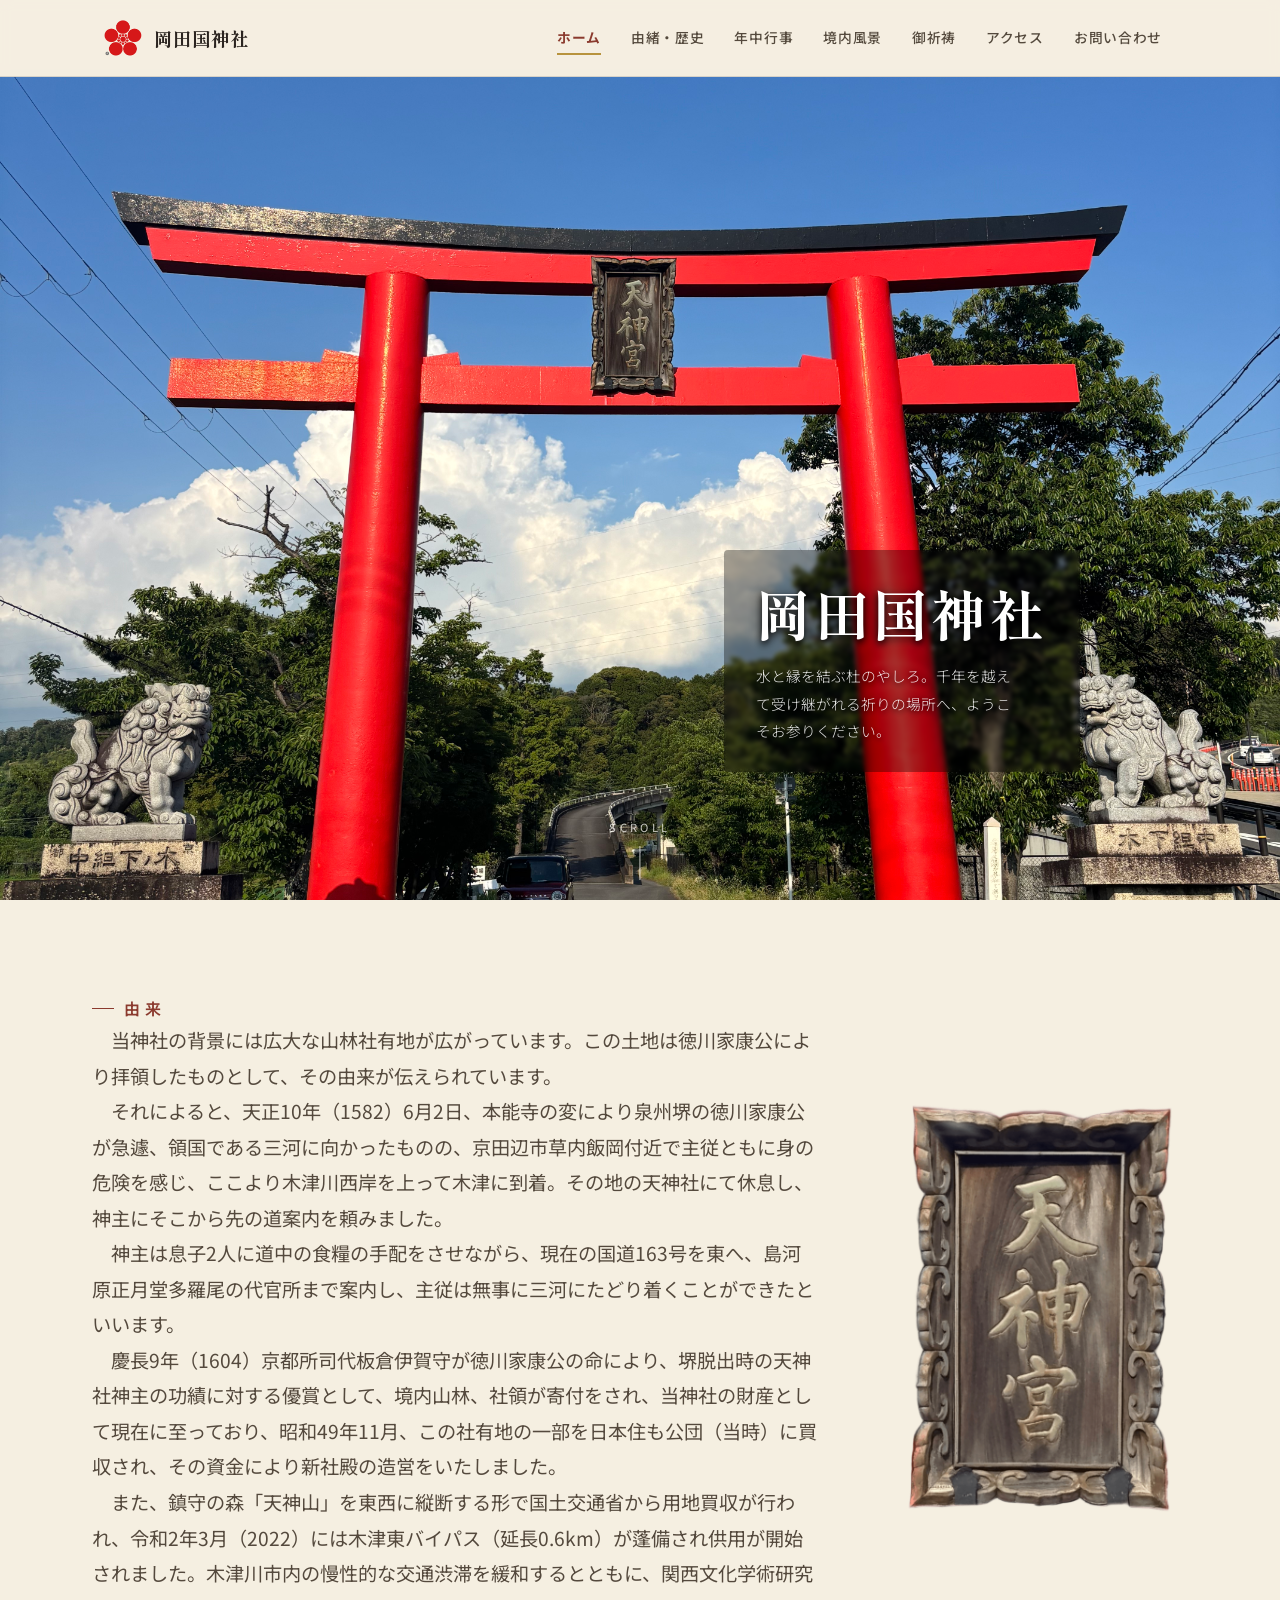
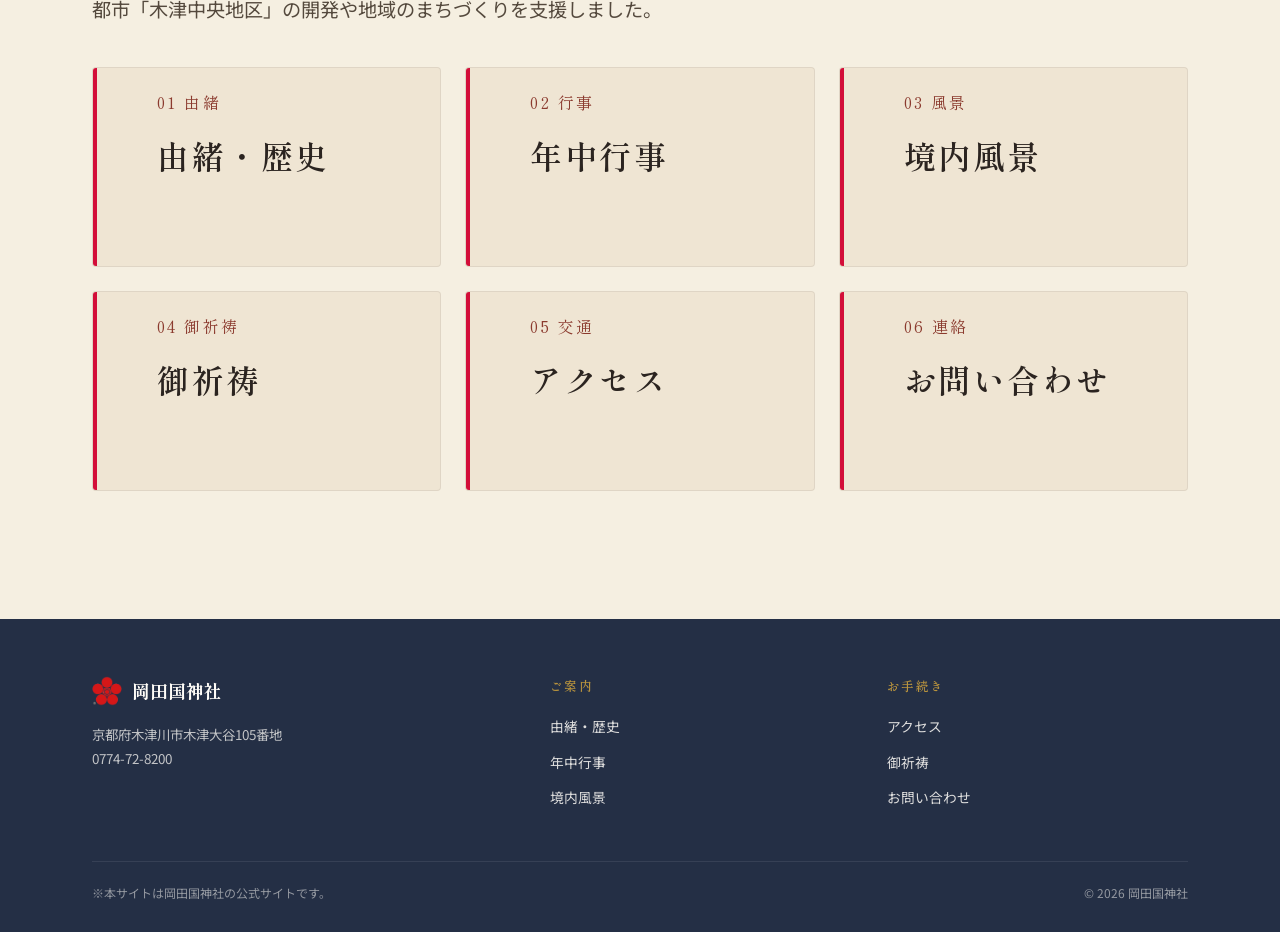
==== index.html @ 2cc2d6d0 "ご祈祷画像の配置を調整" ====
<!DOCTYPE html>
<html lang="ja">

<head>
  <meta charset="UTF-8">
  <meta name="viewport" content="width=device-width, initial-scale=1.0">

  <title>岡田国神社 -おかだくにじんじゃ- 公式サイト</title>

  <!-- Google Fonts -->
  <link rel="preconnect" href="https://fonts.googleapis.com">
  <link
    href="https://fonts.googleapis.com/css2?family=Shippori+Mincho:wght@400;500;600;700;800&family=Noto+Sans+JP:wght@300;400;500;600;700&display=swap"
    rel="stylesheet"
  >

  <!-- CSS -->
  <link rel="stylesheet" href="style.css">
</head>

<body>

  <!-- =========================================================
       HEADER
  ========================================================== -->
  <header class="site-header">

    <div class="nav-inner">

      <!-- Logo -->
      <a href="#home" class="brand" data-nav>
        <img
          class="mon"
          src="images/IMG_6702.png"
          alt="神社の紋"
        >

        <span class="name">
          岡田国神社
        </span>
      </a>

      <!-- PC Navigation -->
      <nav class="main-nav">
        <a href="#home" data-nav>ホーム</a>
        <a href="#history" data-nav>由緒・歴史</a>
        <a href="#events" data-nav>年中行事</a>
        <a href="#photos" data-nav>境内風景</a>
        <a href="#prayer" data-nav>御祈祷</a>
        <a href="#access" data-nav>アクセス</a>
        <a href="#contact" data-nav>お問い合わせ</a>
      </nav>

      <!-- Hamburger -->
      <button
        class="hamburger"
        id="hamburgerBtn"
        aria-label="メニュー"
        type="button"
      >
        <span></span>
        <span></span>
        <span></span>
      </button>

    </div>

    <!-- Mobile Navigation -->
    <nav class="mobile-nav" id="mobileNav">
      <a href="#home" data-nav>ホーム</a>
      <a href="#history" data-nav>由緒・歴史</a>
      <a href="#events" data-nav>年中行事</a>
      <a href="#photos" data-nav>境内風景</a>
      <a href="#prayer" data-nav>御祈祷</a>
      <a href="#access" data-nav>アクセス</a>
      <a href="#contact" data-nav>お問い合わせ</a>
    </nav>

  </header>


  <!-- =========================================================
       MAIN
  ========================================================== -->
  <main>

    <!-- =======================================================
         HOME
    ======================================================== -->
    <section class="view" id="view-home" data-view="home">

      <!-- Hero -->
      <div class="hero">

        <div class="stars"></div>

        <!-- Hero Slideshow -->
        <div class="hero-slideshow">

          <img
            class="hero-image"
            src="images/home/鳥居.jpeg"
            alt=""
          >

          <img
            class="hero-image active"
            src="images/home/社殿２.JPG"
            alt=""
          >

          <img
            class="hero-image"
            src="images/home/紅葉.jpg"
            alt=""
          >

          <img
            class="hero-image"
            src="images/home/鳥居.jpeg"
            alt=""
          >

        </div>

        <!-- Scroll Cue -->
        <div class="scroll-cue">
          SCROLL
          <div class="line"></div>
        </div>

        <!-- Hero Content -->
        <div class="hero-content">

          <div class="hero-flex">

            <div class="hero-title-block">

              <h1>岡田国神社</h1>

              <p>
                水と縁を結ぶ杜のやしろ。千年を越えて受け継がれる祈りの場所へ、ようこそお参りください。
              </p>

            </div>

          </div>

        </div>

      </div>


      <!-- =====================================================
           HOME INTRODUCTION
      ====================================================== -->
      <div class="section">

        <div class="container">

          <div class="intro-with-image">

            <!-- Introduction Text -->
            <div class="intro-content">

              <span class="eyebrow">由来</span>

              <p class="intro-text">
                　当神社の背景には広大な山林社有地が広がっています。この土地は徳川家康公により拝領したものとして、その由来が伝えられています。
                <br>　それによると、天正10年（1582）6月2日、本能寺の変により泉州堺の徳川家康公が急遽、領国である三河に向かったものの、京田辺市草内飯岡付近で主従ともに身の危険を感じ、ここより木津川西岸を上って木津に到着。その地の天神社にて休息し、神主にそこから先の道案内を頼みました。
                <br>　神主は息子2人に道中の食糧の手配をさせながら、現在の国道163号を東へ、島河原正月堂多羅尾の代官所まで案内し、主従は無事に三河にたどり着くことができたといいます。
                <br>　慶長9年（1604）京都所司代板倉伊賀守が徳川家康公の命により、堺脱出時の天神社神主の功績に対する優賞として、境内山林、社領が寄付をされ、当神社の財産として現在に至っており、昭和49年11月、この社有地の一部を日本住も公団（当時）に買収され、その資金により新社殿の造営をいたしました。
                <br>　また、鎮守の森「天神山」を東西に縦断する形で国土交通省から用地買収が行われ、令和2年3月（2022）には木津東バイパス（延長0.6km）が蓬備され供用が開始されました。木津川市内の慢性的な交通渋滞を緩和するとともに、関西文化学術研究都市「木津中央地区」の開発や地域のまちづくりを支援しました。
              </p>

            </div>

            <!-- Introduction Image -->
            <div class="intro-image">

              <img
                src="images/IMG_6708.png"
                alt="岡田国神社"
              >

            </div>

          </div>


          <!-- ===================================================
               QUICK LINKS
          ==================================================== -->
          <div class="quicklinks">

            <a
              class="qlink"
              href="#history"
              data-nav
            >
              <div class="qlink-content">
                <span class="num">01 由緒</span>
                <h3>由緒・歴史</h3>
              </div>
            </a>

            <a
              class="qlink"
              href="#events"
              data-nav
            >
              <div class="qlink-content">
                <span class="num">02 行事</span>
                <h3>年中行事</h3>
              </div>
            </a>

            <a
              class="qlink"
              href="#photos"
              data-nav
            >
              <div class="qlink-content">
                <span class="num">03 風景</span>
                <h3>境内風景</h3>
              </div>
            </a>

            <a
              class="qlink"
              href="#prayer"
              data-nav
            >
              <div class="qlink-content">
                <span class="num">04 御祈祷</span>
                <h3>御祈祷</h3>
              </div>
            </a>

            <a
              class="qlink"
              href="#access"
              data-nav
            >
              <div class="qlink-content">
                <span class="num">05 交通</span>
                <h3>アクセス</h3>
              </div>
            </a>

            <a
              class="qlink"
              href="#contact"
              data-nav
            >
              <div class="qlink-content">
                <span class="num">06 連絡</span>
                <h3>お問い合わせ</h3>
              </div>
            </a>

          </div>

        </div>

      </div>

    </section>


    <!-- =======================================================
         HISTORY
    ======================================================== -->
    <section
      class="view"
      id="view-history"
      data-view="history"
    >

      <!-- Page Banner -->
      <div class="page-banner">

        <div class="container">

          <h1>由緒・歴史</h1>

          <div class="jp-sub">
            千年の祈りが積み重なる杜
          </div>

        </div>

      </div>


      <div class="section">

        <div class="container">

          <!-- Deities -->
          <div class="section-head">

            <span class="eyebrow">御祭神</span>

            <h2>お祀りする神々</h2>

          </div>


          <div class="deity-grid">

            <!-- 主祭神 -->
            <div class="deity-card">

              <div class="tag">主祭神</div>

              <h3>
                生国魂尊<span class="furigana">（いくくにたまのみこと）</span>
              </h3>

              <h3>
                菅原道真公<span class="furigana">（すがわらのみちざねこう）</span>
              </h3>

            </div>


            <!-- 相殿神 -->
            <div class="deity-card">

              <div class="tag">相殿神</div>

              <h3>
                応神天皇<span class="furigana">（おうじんてんのう）</span>
              </h3>

              <h3>
                比咩神<span class="furigana">（ひめがみ）</span>
              </h3>

              <h3>
                神功皇后<span class="furigana">（じんぐうこうごう）</span>
              </h3>

            </div>

          </div>


          <!-- Divider -->
          <div
            class="divider"
            style="margin-top:64px;"
          >
            <svg viewBox="0 0 64 24" aria-hidden="true">
              <path
                d="M6 20 V6 M58 20 V6 M2 6 H62 M2 10 H62"
                stroke="#B8933E"
                stroke-width="1.4"
                fill="none"
                stroke-linecap="round"
              />
            </svg>
          </div>


          <!-- Timeline Heading -->
          <div
            class="section-head"
            style="margin-top:56px;"
          >
            <span class="eyebrow">創祀概略</span>
          </div>


          <!-- Timeline -->
          <div class="timeline">

            <div class="t-item">

              <p>
                　本社の創立は斉明天皇の白雉5年
                （654）に、生国魂尊をお祀りしたのが始まりと伝えられています。後年、境内敷地を発掘調査したところ、奈良時代前後の土器などはもちろん、はるか1万3000年前の石器までもが多数出土しました。また平成29年、国道163号木津
                東バイパス事業に伴い行われた発掘調査においては、奈良・平安時代を中心とする遺構が確認されています。
                <br>　奈良・平安時代に編集された「3代実録」によれば、清和天皇の貞観元年（859）、岡田神社（従五位
                下）、岡田國神社（従五位上）奉授とあります。また平安時代、『冽天皇の勅命により編算された「延喜式」では、月次新営大社に列せられています。
                <br>　明治6年5月、郷社に列せられ、同11年3月には「延喜式」内岡田國神社として確定されました。応仁天皇を祀った八幡宮の創始は天慶元年（938）と伝えられています。
                平安時代に入り天神信仰が高まり
                当社も菅原道真公をお祀りして以
                来、通称天神宮と称され、木津郷五カ村の氏神として信仰を集めながら今日に至っています。
              </p>

            </div>

          </div>

        </div>

      </div>

    </section>


    <!-- =======================================================
         EVENTS
    ======================================================== -->
    <section
      class="view"
      id="view-events"
      data-view="events"
    >

      <div class="page-banner">

        <div class="container">

          <h1>年中行事</h1>

          <div class="jp-sub">
            一年を通じて執り行われる神事とお祭り
          </div>

        </div>

      </div>


      <div class="section">

        <div class="container">

          <div
            class="events-grid"
            id="eventsGrid"
          ></div>

        </div>

      </div>

    </section>


    <!-- =======================================================
         PHOTOS
    ======================================================== -->
    <section
      class="view"
      id="view-photos"
      data-view="photos"
    >

      <div class="page-banner">

        <div class="container">

          <h1>境内風景</h1>

          <div class="jp-sub">
            岡田国神社の社殿と旧社殿
          </div>

        </div>

      </div>


      <div class="section">

        <div class="container">

          <div class="section-head">

            <p class="lead">
              写真をクリックすると、その写真にまつわるお話をご覧いただけます。
            </p>

          </div>

          <div
            class="photo-grid"
            id="photoGrid"
          ></div>

        </div>

      </div>

    </section>


    <!-- =======================================================
         PHOTO DETAIL
    ======================================================== -->
    <section
      class="view"
      id="view-photo-detail"
      data-view="photo-detail"
    >

      <div class="page-banner">

        <div class="container">

          <h1 id="photoDetailTitle">
            情景
          </h1>

          <div class="crumbs">

            <a
              href="#photos"
              data-nav
              style="color:#e9c9c1;"
            >
              境内風景一覧
            </a>

            ／ 詳細

          </div>

        </div>

      </div>


      <div class="section">

        <div class="container">

          <div
            class="detail-wrap"
            id="photoDetailBody"
          ></div>

        </div>

      </div>

    </section>


    <!-- =======================================================
         PRAYER
    ======================================================== -->
    <section
      class="view"
      id="view-prayer"
      data-view="prayer"
    >

      <div class="page-banner">

        <div class="container">

          <h1>御祈祷</h1>

          <div class="jp-sub">
            神様の御加護を願うご祈願
          </div>

        </div>

      </div>


      <div class="section">

        <div class="container">

          <!-- Introduction -->
          <div class="section-head">

            <span class="eyebrow">
              御祈祷について
            </span>

            <h2>
              人生の節目に、心を込めて
            </h2>

            <p class="lead">
              岡田国神社では、人生の節目や日々の願いに合わせた
              各種御祈祷を<br>承っております。
            </p>

          </div>


          <!-- Prayer Image -->
          <div class="prayer-image">

            <img
              src="images/gokitou/gokitou.png"
              alt="御祈祷の様子"
            >

          </div>


          <!-- Prayer Types -->
          <div class="section-head prayer-section-head">

            <h2>
              ご祈願の種類
            </h2>

          </div>


          <!-- =================================================
               内祭式
          ================================================== -->
          <div class="prayer-category">

            <div class="prayer-category-head">

              <div>

                <h3>内祭式</h3>

                <p>
                  日本人には古くから人生の節目に神様にお参りし、これまでの成長に感謝したり、<br>
                  今後の安寧や、諸願成就を祈願する習わしがあります。初宮詣、合格祈願、厄除祈願、<br>
                  安産祈願をはじめ、様々なご祈祷を執り行っています。
                </p>

              </div>

            </div>


            <div class="prayer-grid">

              <div class="prayer-card">
                <span class="prayer-number">01</span>
                <h3>初宮詣</h3>
              </div>

              <div class="prayer-card">
                <span class="prayer-number">02</span>
                <h3>七五三詣</h3>
              </div>

              <div class="prayer-card">
                <span class="prayer-number">03</span>
                <h3>身体健全</h3>
              </div>

              <div class="prayer-card">
                <span class="prayer-number">04</span>
                <h3>交通安全</h3>
              </div>

              <div class="prayer-card">
                <span class="prayer-number">05</span>
                <h3>安産祈願</h3>
              </div>

              <div class="prayer-card">
                <span class="prayer-number">06</span>
                <h3>合格祈願</h3>
              </div>

            </div>

          </div>


          <!-- =================================================
               外祭典
          ================================================== -->
          <div class="prayer-category prayer-category-outside">

            <div class="prayer-category-head">

              <div>

                <h3>外祭典</h3>

                <p>
                  ご指定の場所へ神職が伺い、祭典を執り行います。
                </p>

              </div>

            </div>


            <div class="prayer-grid">

              <div class="prayer-card">
                <span class="prayer-number">01</span>
                <h3>地鎮祭</h3>
              </div>

              <div class="prayer-card">
                <span class="prayer-number">03</span>
                <h3>竣工祭</h3>
              </div>

              <div class="prayer-card">
                <span class="prayer-number">04</span>
                <h3>清祓い</h3>
              </div>

              <div class="prayer-card">
                <span class="prayer-number">05</span>
                <h3>工事安全祈願祭</h3>
              </div>

              <div class="prayer-card">
                <span class="prayer-number">06</span>
                <h3>その他各種祭典</h3>
              </div>

            </div>

          </div>


          <!-- Reservation Notice -->
          <p class="prayer-note">
            ※ 内祭式・外祭典は必ずご予約をお願いします
          </p>

        </div>

      </div>

    </section>


    <!-- =======================================================
         ACCESS
    ======================================================== -->
    <section
      class="view"
      id="view-access"
      data-view="access"
    >

      <div class="page-banner">

        <div class="container">

          <h1>アクセス</h1>

        </div>

      </div>


      <div class="section">

        <div class="container">

          <div class="access-grid">

            <!-- Access Information -->
            <div>

              <div class="info-block">

                <h3>所在地</h3>

                <p>
                  〒619-0214　京都府 木津川市 木津大谷105番地<br>
                </p>

              </div>


              <div class="info-block">

                <h3>電車でお越しの方</h3>

                <ul>
                  <li>
                    JR関西本線・奈良線・学研都市線「木津」駅より徒歩約15分
                  </li>
                </ul>

              </div>


              <div class="info-block">

                <h3>受付時間</h3>

                <ul>
                  <li>
                    社務所：午前9時〜午後4時
                  </li>
                </ul>

              </div>

            </div>


            <!-- Access Image -->
            <div class="access-image">

              <img
                src="images/IMG_6703.jpg"
                alt="岡田国神社"
              >

            </div>


            <!-- Google Map -->
            <div class="map-container">

              <div class="map-wrapper">

                <iframe
                  src="https://www.google.com/maps/embed?pb=!1m18!1m12!1m3!1d3279.037128175248!2d135.8246852!3d34.7294585!2m3!1f0!2f0!3f0!3m2!1i1024!2i768!4f13.1!3m3!1m2!1s0x60013c0163e51e3d%3A0x8410ae1782124845!2z5bKh55Sw5ZyL56We56S-!5e0!3m2!1sja!2sjp!4v1787985859666!5m2!1sja!2sjp"
                  title="岡田国神社の地図"
                  loading="lazy"
                  allowfullscreen
                  referrerpolicy="no-referrer-when-downgrade"
                ></iframe>

              </div>

            </div>

          </div>

        </div>

      </div>

    </section>


    <!-- =======================================================
         CONTACT
    ======================================================== -->
    <section
      class="view"
      id="view-contact"
      data-view="contact"
    >

      <div class="page-banner">

        <div class="container">

          <h1>お問い合わせ</h1>

        </div>

      </div>


      <div class="section">

        <div class="container">

          <div class="contact-card">

            <h3>岡田国神社</h3>

            <div class="row">
              <b>電話</b>
              0774-72-8200
            </div>

            <div class="row">
              <b>受付時間</b>
              9:00〜16:00
            </div>

            <div class="row">
              <b>所在地</b>
              京都府木津川市木津大谷105番地
            </div>

          </div>

        </div>

      </div>

    </section>

  </main>


  <!-- =========================================================
       FOOTER
  ========================================================== -->
  <footer>

    <div class="container">

      <div class="footer-grid">

        <!-- Shrine Information -->
        <div>

          <div class="brand-f">

            <img
              src="images/IMG_6702.png"
              alt="岡田國神社"
              class="brand-logo"
            >

            <span class="name">
              岡田国神社
            </span>

          </div>

          <p>
            京都府木津川市木津大谷105番地<br>
            0774-72-8200
          </p>

        </div>


        <!-- Guide -->
        <div>

          <h4>ご案内</h4>

          <ul>

            <li>
              <a href="#history" data-nav>
                由緒・歴史
              </a>
            </li>

            <li>
              <a href="#events" data-nav>
                年中行事
              </a>
            </li>

            <li>
              <a href="#photos" data-nav>
                境内風景
              </a>
            </li>

          </ul>

        </div>


        <!-- Procedures -->
        <div>

          <h4>お手続き</h4>

          <ul>

            <li>
              <a href="#access" data-nav>
                アクセス
              </a>
            </li>

            <li>
              <a href="#prayer" data-nav>
                御祈祷
              </a>
            </li>

            <li>
              <a href="#contact" data-nav>
                お問い合わせ
              </a>
            </li>

          </ul>

        </div>

      </div>


      <!-- Footer Bottom -->
      <div class="footer-bottom">

        <span>
          ※本サイトは岡田国神社の公式サイトです。
        </span>

        <span>
          © 2026 岡田国神社
        </span>

      </div>

    </div>

  </footer>


  <!-- JavaScript -->
  <script src="script.js"></script>

</body>

</html>
---- style.css ----
:root{
  --cream:#F5EFE1;
  --paper:#EFE5D3;
  --paper-deep:#E6D9C0;

  --ink:#2B2420;
  --ink-soft:#54493d;

  --vermilion:#AE4B3C;
  --vermilion-dark:#8B3A2E;
  --vermilion-tint:#F0DAD2;

  --indigo:#242F45;
  --indigo-soft:#3a4661;

  --gold:#B8933E;
  --moss:#5C6B4C;
  --white:#FFFDF8;

  --shadow:0 12px 32px -12px rgba(43,36,32,0.28);

  --maxw:1120px;
}


/* =========================================================
   RESET / BASE
========================================================= */

*{
  box-sizing:border-box;
  margin:0;
  padding:0;
}

html{
  scroll-behavior:smooth;
}

body{
  background:var(--cream);
  color:var(--ink);
  font-family:'Noto Sans JP',sans-serif;
  font-weight:400;
  line-height:1.85;
  -webkit-font-smoothing:antialiased;
  overflow-x:hidden;
}

h1,
h2,
h3,
h4,
.mincho{
  font-family:'Shippori Mincho',serif;
}

img,
svg{
  display:block;
  max-width:100%;
}

a{
  color:inherit;
  text-decoration:none;
}

button{
  font-family:inherit;
  cursor:pointer;
}

.container{
  position:relative;
  width:100%;
  max-width:var(--maxw);
  margin:0 auto;
  padding:0 12px;
}

.eyebrow{
  display:inline-flex;
  align-items:center;
  gap:10px;

  font-size:1rem;
  letter-spacing:0.32em;
  color:var(--vermilion-dark);
  font-weight:600;
}

.eyebrow::before{
  content:"";
  width:22px;
  height:1px;
  background:var(--vermilion-dark);
}


/* =========================================================
   HEADER / NAVIGATION
========================================================= */

header.site-header{
  position:fixed;
  top:0;
  left:0;
  right:0;
  z-index:100;

  background:rgba(245,239,225,0.94);
  backdrop-filter:blur(6px);

  border-bottom:1px solid rgba(43,36,32,0.12);
}

.nav-inner{
  width:100%;
  max-width:var(--maxw);
  height:76px;

  margin:0 auto;
  padding:0 24px;

  display:flex;
  align-items:center;
  justify-content:space-between;
}

.brand{
  display:flex;
  align-items:center;
  gap:12px;

  font-family:'Shippori Mincho',serif;
}

.brand .mon{
  width:38px;
  height:38px;
  flex:none;
}

.brand .name{
  font-size:1.15rem;
  font-weight:700;
  letter-spacing:0.06em;
}

.brand .name small{
  display:block;

  margin-top:2px;

  font-family:'Noto Sans JP',sans-serif;
  font-size:0.6rem;
  font-weight:400;
  letter-spacing:0.25em;

  color:var(--ink-soft);
}

nav.main-nav{
  display:flex;
  gap:2px;
}

nav.main-nav a{
  position:relative;

  padding:10px 14px;

  font-size:0.86rem;
  letter-spacing:0.05em;
  font-weight:500;

  color:var(--ink-soft);
}

nav.main-nav a::after{
  content:"";

  position:absolute;
  left:14px;
  right:14px;
  bottom:6px;

  height:2px;

  background:var(--gold);

  transform:scaleX(0);
  transform-origin:left;

  transition:transform .25s ease;
}

nav.main-nav a:hover{
  color:var(--ink);
}

nav.main-nav a:hover::after,
nav.main-nav a.active::after{
  transform:scaleX(1);
}

nav.main-nav a.active{
  color:var(--vermilion-dark);
  font-weight:700;
}

.hamburger{
  display:none;

  flex-direction:column;
  gap:5px;

  background:none;
  border:none;
  padding:8px;
}

.hamburger span{
  width:24px;
  height:2px;
  background:var(--ink);
}

.mobile-nav{
  display:none;
}

main{
  padding-top:76px;
}


/* =========================================================
   VIEW / PAGE TRANSITION
========================================================= */

.view{
  display:none;
}

.view.active{
  display:block;
  animation:fadeUp .5s ease both;
}

@keyframes fadeUp{
  from{
    opacity:0;
    transform:translateY(14px);
  }

  to{
    opacity:1;
    transform:translateY(0);
  }
}

@media (prefers-reduced-motion:reduce){

  .view.active{
    animation:none;
  }

  *{
    animation-duration:0.01ms !important;
    transition-duration:0.01ms !important;
  }
}


/* =========================================================
   HERO
========================================================= */

.hero{
  position:relative;

  min-height:calc(100vh - 76px);

  overflow:hidden;

  background:
    linear-gradient(
      180deg,
      var(--indigo) 0%,
      #5a4152 42%,
      #a9614c 68%,
      var(--vermilion-tint) 100%
    );

  display:flex;
  align-items:flex-end;
}

.hero .stars{
  position:absolute;
  inset:0 0 55% 0;

  background-image:
    radial-gradient(
      1.5px 1.5px at 12% 18%,
      rgba(255,255,255,.8),
      transparent
    ),
    radial-gradient(
      1.5px 1.5px at 28% 8%,
      rgba(255,255,255,.6),
      transparent
    ),
    radial-gradient(
      1px 1px at 44% 22%,
      rgba(255,255,255,.7),
      transparent
    ),
    radial-gradient(
      1.5px 1.5px at 66% 10%,
      rgba(255,255,255,.6),
      transparent
    ),
    radial-gradient(
      1px 1px at 82% 24%,
      rgba(255,255,255,.5),
      transparent
    ),
    radial-gradient(
      1.5px 1.5px at 92% 14%,
      rgba(255,255,255,.7),
      transparent
    );

  opacity:.8;
}

.hero .mist{
  position:absolute;

  left:-10%;
  right:-10%;

  height:160px;

  background:
    linear-gradient(
      180deg,
      rgba(245,239,225,0) 0%,
      rgba(245,239,225,0.55) 100%
    );

  filter:blur(2px);
}

.hero .mist.m1{
  bottom:12%;
  animation:drift 26s linear infinite;
}

.hero .mist.m2{
  bottom:2%;
  opacity:.7;
  animation:drift 34s linear infinite reverse;
}

@keyframes drift{
  0%{
    transform:translateX(-4%);
  }

  50%{
    transform:translateX(4%);
  }

  100%{
    transform:translateX(-4%);
  }
}

.hero-mountains{
  position:absolute;

  bottom:0;
  left:0;
  right:0;

  height:42%;

  opacity:.55;
}

.hero-torii{
  position:absolute;

  bottom:0;
  left:50%;

  width:min(560px,78vw);

  transform:translateX(-50%);
}

.hero-slideshow{
  position:absolute;
  inset:0;

  width:100%;
  height:100%;

  overflow:hidden;
}

.hero-image{
  position:absolute;
  inset:0;

  width:100%;
  height:100%;

  object-fit:cover;
  object-position:center;

  opacity:0;

  transition:opacity 1.5s ease-in-out;
}

.hero-image.active{
  opacity:1;
}

.hero-content{
  position:relative;
  z-index:3;

  width:100%;

  padding:0 28px 64px;
}

.hero-flex{
  position:relative;

  width:100%;
  max-width:var(--maxw);

  margin:0 auto;

  display:flex;
  justify-content:space-between;
  align-items:flex-end;

  gap:24px;
}

.hero-title-block{
  position:absolute;

  right:120px;
  bottom:64px;

  z-index:3;

  color:var(--white);

  background:rgba(0,0,0,0.35);

  padding:28px 32px;

  border-radius:4px;

  backdrop-filter:blur(2px);
}

.hero-title-block .en{
  margin-bottom:14px;

  font-size:0.75rem;
  letter-spacing:0.4em;

  opacity:.8;
}

.hero-title-block h1{
  font-size:clamp(2.1rem,5vw,3.4rem);

  font-weight:800;
  letter-spacing:0.08em;
  line-height:1.3;

  color:#fff;

  text-shadow:
    0 3px 7px rgba(0,0,0,0.95),
    0 0 14px rgba(0,0,0,0.6);
}

.hero-title-block p{
  max-width:32ch;

  margin-top:14px;

  font-size:0.92rem;
  font-weight:300;

  opacity:.9;

  color:#fff;

  text-shadow:
    0 2px 5px rgba(0,0,0,0.85),
    0 0 10px rgba(0,0,0,0.45);
}

.hero-vertical{
  writing-mode:vertical-rl;
  text-orientation:upright;

  height:220px;

  padding-right:16px;

  border-right:1px solid rgba(255,253,248,0.4);

  color:var(--white);

  font-family:'Shippori Mincho',serif;
  font-weight:700;

  font-size:clamp(1.3rem,2.6vw,1.9rem);

  letter-spacing:0.35em;

  text-shadow:
    0 2px 5px rgba(0,0,0,0.85),
    0 0 10px rgba(0,0,0,0.45);
}

.scroll-cue{
  position:absolute;

  left:50%;
  bottom:20px;

  z-index:3;

  transform:translateX(-50%);

  color:var(--white);

  opacity:.75;

  font-size:0.7rem;
  letter-spacing:0.3em;

  text-align:center;
}

.scroll-cue .line{
  width:1px;
  height:34px;

  margin:8px auto 0;

  background:var(--white);

  animation:scrollLine 1.8s ease-in-out infinite;
}

@keyframes scrollLine{

  0%{
    transform:scaleY(0);
    transform-origin:top;
  }

  50%{
    transform:scaleY(1);
    transform-origin:top;
  }

  51%{
    transform-origin:bottom;
  }

  100%{
    transform:scaleY(0);
    transform-origin:bottom;
  }
}


/* =========================================================
   SECTIONS
========================================================= */

.section{
  padding:88px 0;
}

.section.tight{
  padding:64px 0;
}

.section-head{
  max-width:640px;
  margin-bottom:48px;
}

.section-head h2{
  margin-top:12px;

  font-size:clamp(1.6rem,3vw,2.2rem);

  font-weight:700;
}

.section-head p.lead{
  margin-top:16px;
  color:var(--ink-soft);
}


/* =========================================================
   HOME INTRO
========================================================= */

.intro-text{
  max-width:800px;

  font-size:1.2rem;

  color:var(--ink-soft);

  vertical-align:top;
}

.intro-text strong{
  color:var(--ink);
  font-weight:600;
}

.intro-with-image{
  display:flex;
  align-items:center;

  gap:50px;

  width:100%;
}

.intro-content{
  flex:1;
  min-width:0;
}

.intro-image{
  width:320px;
  flex-shrink:0;
}

.intro-image img{
  display:block;

  width:100%;
  height:auto;
}

.home-image{
  display:block;

  width:300px;

  margin-left:auto;
  margin-right:-40px;
  margin-top:-250px;
}


/* =========================================================
   QUICK LINKS
========================================================= */

.quicklinks{
  display:grid;

  grid-template-columns:repeat(3,1fr);

  width:100%;
  max-width:none;

  margin:40px 0 0;
  padding:0;

  gap:24px;
}

.qlink{
  position:relative;

  display:flex;
  align-items:stretch;

  width:100%;
  min-height:200px;

  padding:0;

  background:var(--paper);

  border:1px solid rgba(43,36,32,0.08);
  border-radius:4px;

  overflow:hidden;

  text-decoration:none;

  opacity:0;

  transform:translateX(-100px);

  transition:
    opacity 1s ease,
    transform 1s cubic-bezier(.22,1,.36,1),
    box-shadow .3s ease;
}

.qlink.is-visible{
  opacity:1;
  transform:translateX(0);
}

.qlink:nth-child(even){
  transform:translateX(100px);
}

.qlink:nth-child(even).is-visible{
  transform:translateX(0);
}

.qlink-content{
  position:relative;
  z-index:2;

  width:100%;

  padding:20px 60px;

  display:flex;
  flex-direction:column;

  gap:8px;

  border-left:4px solid #d30e39;
}

.qlink .num{
  font-family:'Shippori Mincho',serif;

  font-size:1rem;

  color:var(--vermilion-dark);

  letter-spacing:0.15em;
}

.qlink h3{
  margin:0;

  font-family:'Shippori Mincho',serif;

  font-size:2rem;
  font-weight:600;

  letter-spacing:0.08em;

  color:var(--ink);
}

.qlink p{
  max-width:520px;

  margin:0;

  font-size:0.9rem;
  line-height:2;

  color:var(--ink-soft);
}

.qlink .arrow{
  margin-top:10px;

  font-size:0.85rem;

  color:var(--vermilion-dark);

  letter-spacing:0.1em;

  transition:transform .3s ease;
}

.qlink img{
  position:absolute;

  top:0;
  right:0;

  width:45%;
  height:100%;

  object-fit:cover;

  transition:transform .8s ease;
}

.qlink::after{
  content:"";

  position:absolute;

  top:0;
  bottom:0;
  left:35%;

  width:30%;

  z-index:1;

  pointer-events:none;

  background:
    linear-gradient(
      90deg,
      var(--paper) 0%,
      rgba(239,229,211,0.85) 35%,
      rgba(239,229,211,0) 100%
    );
}

.qlink:hover{
  box-shadow:var(--shadow);
}

.qlink:hover img{
  transform:scale(1.04);
}

.qlink:hover .arrow{
  transform:translateX(8px);
}


/* =========================================================
   DIVIDER
========================================================= */

.divider{
  display:flex;
  align-items:center;
  justify-content:center;

  gap:14px;

  padding:8px 0 0;
}

.divider svg{
  width:64px;
  height:24px;

  opacity:.7;
}


/* =========================================================
   BUTTONS
========================================================= */

.btn{
  display:inline-flex;
  align-items:center;
  gap:10px;

  background:var(--vermilion-dark);
  color:var(--white);

  border:none;
  border-radius:2px;

  padding:14px 30px;

  font-size:0.88rem;
  font-weight:600;
  letter-spacing:0.08em;

  transition:
    background .25s ease,
    transform .25s ease;
}

.btn:hover{
  background:var(--vermilion);
  transform:translateY(-2px);
}

.btn.ghost{
  background:transparent;
  color:#fff;

  border:1px solid #fff;
}

.btn.ghost:hover{
  background:#fff;
  color:var(--ink);
}


/* =========================================================
   PAGE BANNER
========================================================= */

.page-banner{
  position:relative;

  padding:70px 0 46px;

  background:var(--indigo);
  color:var(--white);

  overflow:hidden;
}

.page-banner .container{
  position:relative;
  z-index:2;
}

.page-banner h1{
  font-size:clamp(1.8rem,3.6vw,2.6rem);

  font-weight:800;
  letter-spacing:0.06em;
}

.page-banner .jp-sub{
  margin-top:10px;

  font-size:0.8rem;
  letter-spacing:0.3em;

  color:var(--gold);
}

.page-banner .crumbs{
  margin-top:18px;

  font-size:0.78rem;
  letter-spacing:0.05em;

  opacity:.7;
}

.page-banner .band{
  position:absolute;

  right:-40px;
  top:-60px;

  width:260px;
  height:260px;

  opacity:.15;
}


/* =========================================================
   HISTORY / TIMELINE
========================================================= */

.timeline{
  position:relative;

  width:100%;
  max-width:none;

  margin-top:20px;
}

.timeline::before{
  content:"";

  position:absolute;

  left:11px;
  top:6px;
  bottom:6px;

  width:1px;

  background:
    linear-gradient(
      180deg,
      var(--vermilion-dark),
      var(--gold)
    );
}

.t-item{
  position:relative;

  width:100%;

  padding-left:44px;
  padding-bottom:46px;
}

.t-item:last-child{
  padding-bottom:0;
}

.t-item::before{
  content:"";

  position:absolute;

  left:2px;
  top:4px;

  width:20px;
  height:20px;

  border-radius:50%;

  background:var(--cream);

  border:2px solid var(--vermilion-dark);
}

.t-era{
  font-size:0.75rem;

  letter-spacing:0.15em;

  color:var(--vermilion-dark);

  font-weight:700;
}

.t-item h3{
  margin-top:6px;

  font-size:1.2rem;

  font-weight:700;
}

.t-item p{
  width:100%;
  max-width:none;

  margin-top:8px;

  color:var(--ink-soft);

  font-size:1.1rem;
  line-height:2;
}

.deity-grid{
  display:grid;

  grid-template-columns:
    repeat(auto-fit,minmax(260px,1fr));

  gap:18px;

  margin-top:20px;
}

.deity-card{
  background:var(--white);

  border:1px solid rgba(43,36,32,0.08);
  border-left:4px solid #d30e39;

  padding:24px;

  border-radius:4px;
}

.deity-card .tag{
  font-size:1.2rem;

  letter-spacing:0.2em;

  color:var(--moss);

  font-weight:700;
}

.deity-card h3{
  margin-top:8px;

  font-size:1.5rem;
}

.deity-card p{
  margin-top:8px;

  font-size:0.88rem;

  color:var(--ink-soft);
}

.furigana{
  font-size:0.7em;
  font-weight:normal;
}


/* =========================================================
   EVENTS
========================================================= */

.events-grid{
  display:grid;

  grid-template-columns:
    repeat(auto-fit,minmax(240px,1fr));

  gap:18px;

  margin-top:10px;
}

.event-card{
  display:flex;
  flex-direction:column;

  width:100%;
  min-width:0;

  margin:0;
  padding:0;

  background:var(--white);

  border:1px solid rgba(43,36,32,0.08);
  border-radius:4px;

  overflow:hidden;

  cursor:pointer;
  text-align:left;

  appearance:none;
  -webkit-appearance:none;

  transition:
    transform .3s ease,
    box-shadow .3s ease;
}

.event-card:hover{
  transform:translateY(-5px);
  box-shadow:var(--shadow);
}

.event-card .thumb{
  width:100%;
  height:180px;

  flex-shrink:0;

  overflow:hidden;

  margin:0;
  padding:0;
}

.event-card .thumb img{
  display:block;

  width:100%;
  height:100%;

  margin:0;
  padding:0;

  object-fit:cover;
  object-position:center;

  transition:transform .4s ease;
}

.event-card:hover .thumb img{
  transform:scale(1.04);
}

.event-card .body{
  display:flex;
  flex-direction:column;

  flex:1;

  padding:18px 20px 22px;

  background:var(--white);
}

.event-card .month{
  font-size:0.72rem;

  letter-spacing:0.2em;

  color:var(--vermilion-dark);

  font-weight:700;
}

.event-card h3{
  margin-top:8px;

  font-size:1.08rem;

  font-weight:700;
  line-height:1.5;
}

.event-card p{
  margin-top:8px;

  font-size:0.82rem;
  line-height:1.8;

  color:var(--ink-soft);
}


/* =========================================================
   DETAIL PAGE
========================================================= */

.detail-wrap{
  max-width:760px;
}

.detail-hero{
  margin-bottom:28px;

  border-radius:4px;
  overflow:hidden;

  box-shadow:var(--shadow);
}

.detail-wrap h2{
  font-size:1.7rem;
  font-weight:800;
}

.detail-meta{
  display:flex;
  flex-wrap:wrap;

  gap:18px;

  margin:14px 0 22px;

  font-size:0.8rem;

  color:var(--ink-soft);

  letter-spacing:0.04em;
}

.detail-meta span{
  display:inline-flex;
  align-items:center;

  gap:6px;
}

.detail-wrap p{
  margin-bottom:16px;
  color:var(--ink-soft);
}

.back-link{
  display:inline-flex;
  align-items:center;

  gap:8px;

  margin-top:8px;

  font-size:0.84rem;

  font-weight:600;

  color:var(--vermilion-dark);
}


/* =========================================================
   PHOTOS
========================================================= */

.photo-grid{
  display:grid;

  grid-template-columns:
    repeat(auto-fit,minmax(260px,1fr));

  gap:20px;

  margin-top:10px;
}

.photo-card{
  position:relative;

  width:100%;

  aspect-ratio:4 / 3;

  padding:0;
  margin:0;

  border:none;
  border-radius:4px;

  background:none;

  overflow:hidden;

  cursor:pointer;

  box-shadow:
    0 6px 18px -8px rgba(43,36,32,0.35);

  transition:transform .35s ease;
}

.photo-card:hover{
  transform:scale(1.02);
}

.photo-card img{
  position:absolute;

  top:0;
  left:0;

  width:100%;
  height:100%;

  display:block;

  object-fit:cover;
}

.photo-card .caption{
  position:absolute;

  left:0;
  right:0;
  bottom:0;

  padding:16px 18px;

  background:
    linear-gradient(
      0deg,
      rgba(36,47,69,0.85),
      rgba(36,47,69,0)
    );

  color:var(--white);
}

.photo-card .caption .season{
  font-size:0.68rem;

  letter-spacing:0.25em;

  opacity:.85;
}

.photo-card .caption h3{
  margin-top:4px;

  font-size:1.02rem;

  font-weight:700;
}

.photo-image{
  width:100%;

  aspect-ratio:16 / 10;

  overflow:hidden;
}

.photo-image img{
  width:100%;
  height:100%;

  display:block;

  object-fit:cover;
}

.photo-detail-image{
  width:100%;

  overflow:hidden;
}

.photo-detail-image img{
  width:100%;
  height:auto;

  display:block;

  object-fit:cover;
}


/* =========================================================
   RELATED PHOTOS
========================================================= */

.related-photos{
  margin-top:100px;
  padding-top:70px;

  border-top:1px solid rgba(43,35,25,0.15);
}

.related-photo-grid{
  display:grid;

  grid-template-columns:repeat(3,1fr);

  gap:18px;

  margin-top:40px;
}

.related-photo-card{
  width:100%;

  aspect-ratio:4 / 3;

  overflow:hidden;

  background:#E6D9C0;
}

.related-photo-card img{
  display:block;

  width:100%;
  height:100%;

  object-fit:cover;

  transition:transform .5s ease;
}

.related-photo-card:hover img{
  transform:scale(1.04);
}


/* =========================================================
   PHOTO MARQUEE
========================================================= */

.photo-marquee{
  position:relative;

  width:100%;

  margin-top:50px;
  margin-bottom:50px;

  overflow:hidden;
}

.photo-marquee::before,
.photo-marquee::after{
  content:"";

  position:absolute;

  top:0;

  width:100px;
  height:100%;

  z-index:2;

  pointer-events:none;
}

.photo-marquee::before{
  left:0;

  background:
    linear-gradient(
      to right,
      var(--paper),
      transparent
    );
}

.photo-marquee::after{
  right:0;

  background:
    linear-gradient(
      to left,
      var(--paper),
      transparent
    );
}

.photo-marquee-track{
  display:flex;

  width:max-content;

  gap:16px;

  animation:
    photoMarquee 45s linear infinite;
}

.photo-marquee-track img{
  display:block;

  width:280px;
  height:150px;

  flex-shrink:0;

  object-fit:cover;

  border-radius:3px;
}

@keyframes photoMarquee{

  from{
    transform:translateX(0);
  }

  to{
    transform:translateX(calc(-50% - 8px));
  }
}


/* =========================================================
   ACCESS
========================================================= */

.access-grid{
  display:grid;

  grid-template-columns:1fr 0.8fr;

  gap:60px;

  align-items:start;
}

.info-block{
  margin-bottom:30px;
}

.info-block h3{
  display:flex;
  align-items:center;

  gap:8px;

  font-size:1.02rem;

  font-weight:700;

  color:var(--vermilion-dark);
}

.info-block p,
.info-block li{
  color:var(--ink-soft);

  font-size:1.5rem;
}

.info-block ul{
  margin-top:8px;
  padding-left:20px;
}

.access-image{
  width:70%;
}

.access-image img{
  display:block;

  width:100%;
  height:auto;

  border-radius:6px;
}

.map-card{
  background:var(--paper);

  border-radius:6px;

  padding:18px;

  border:1px solid rgba(43,36,32,0.08);
}

.map-wrapper{
  width:100%;

  border-radius:12px;

  overflow:hidden;

  transform:none;
}

.map-wrapper iframe{
  display:block;

  width:100%;
  height:450px;

  border:0;
}

.map-image{
  display:block;

  width:100%;
  height:auto;

  border-radius:4px;
}

.map-note{
  margin-top:10px;

  font-size:0.74rem;

  color:var(--ink-soft);

  text-align:center;
}


/* =========================================================
   FORMS
========================================================= */

.form-card{
  max-width:720px;

  padding:36px;

  background:var(--white);

  border:1px solid rgba(43,36,32,0.08);
  border-radius:6px;

  box-shadow:var(--shadow);
}

.form-row{
  margin-bottom:22px;
}

.form-row label{
  display:block;

  margin-bottom:8px;

  font-size:0.84rem;
  font-weight:600;

  letter-spacing:0.03em;
}

.form-row label .req{
  margin-left:4px;

  font-size:0.72rem;

  color:var(--vermilion-dark);
}

.form-row input[type=text],
.form-row input[type=email],
.form-row input[type=tel],
.form-row input[type=date],
.form-row select,
.form-row textarea{
  width:100%;

  padding:12px 14px;

  border:1px solid rgba(43,36,32,0.25);
  border-radius:3px;

  background:var(--cream);

  font-family:inherit;
  font-size:0.92rem;

  color:var(--ink);
}

.form-row input:focus,
.form-row select:focus,
.form-row textarea:focus{
  outline:2px solid var(--gold);
  outline-offset:1px;

  background:var(--white);
}

.form-row textarea{
  min-height:120px;
  resize:vertical;
}

.form-grid-2{
  display:grid;

  grid-template-columns:1fr 1fr;

  gap:18px;
}

.radio-group{
  display:flex;
  flex-wrap:wrap;

  gap:10px;
}

.radio-chip{
  position:relative;
}

.radio-chip input{
  position:absolute;

  width:100%;
  height:100%;

  opacity:0;

  cursor:pointer;
}

.radio-chip span{
  display:inline-block;

  padding:9px 16px;

  border:1px solid rgba(43,36,32,0.25);
  border-radius:20px;

  font-size:0.82rem;

  color:var(--ink-soft);

  transition:all .2s ease;
}

.radio-chip input:checked + span{
  background:var(--vermilion-dark);

  border-color:var(--vermilion-dark);

  color:var(--white);
}

.form-note{
  margin-top:6px;

  font-size:0.78rem;

  color:var(--ink-soft);
}

.confirm-box{
  display:none;

  margin-top:24px;

  padding:20px 22px;

  background:#EEF3EA;

  border:1px solid #c7d6bd;

  border-radius:6px;

  color:#3d4e34;

  font-size:0.9rem;
}

.confirm-box.show{
  display:block;

  animation:fadeUp .4s ease both;
}


/* =========================================================
   CONTACT
========================================================= */

.contact-card{
  padding:28px;

  background:var(--paper);

  border:1px solid rgba(43,36,32,0.08);

  border-radius:6px;
}

.contact-card h3{
  margin-bottom:14px;

  font-size:1.4rem;

  font-weight:700;
}

.contact-card .row{
  display:flex;

  gap:12px;

  margin-bottom:12px;

  font-size:1.4rem;

  color:var(--ink-soft);
}

.contact-card .row b{
  display:inline-block;

  min-width:80px;

  color:var(--ink);

  font-weight:600;
}

.two-col{
  display:grid;

  grid-template-columns:1.2fr 0.8fr;

  gap:40px;

  align-items:start;
}


/* =========================================================
   FAQ
========================================================= */

.faq-item h3{
  margin:0 0 12px;

  font-size:17px;

  line-height:1.7;

  font-weight:600;
}

.faq-item p{
  margin:0;

  padding:0 0 28px;

  font-size:15px;

  line-height:2;
}

.faq-item h3:not(:first-child){
  padding-top:28px;

  border-top:1px solid #ddd6c8;
}

.faq-item p:last-child{
  padding-bottom:0;
}


/* =========================================================
   GIFTS
========================================================= */

.gift-grid{
  display:grid;

  grid-template-columns:repeat(3,1fr);

  gap:20px;

  margin-top:10px;
}

.gift-card{
  background:var(--white);

  border:1px solid rgba(43,36,32,0.08);

  border-radius:4px;

  overflow:hidden;

  transition:
    transform .3s ease,
    box-shadow .3s ease;
}

.gift-card:hover{
  transform:translateY(-5px);
  box-shadow:var(--shadow);
}

.gift-image{
  width:100%;
  height:220px;

  overflow:hidden;
}

.gift-image img{
  width:100%;
  height:100%;

  object-fit:cover;

  transition:transform .4s ease;
}

.gift-card:hover .gift-image img{
  transform:scale(1.04);
}

.gift-body{
  padding:24px 22px 26px;
}

.gift-tag{
  font-size:.68rem;

  letter-spacing:.22em;

  color:var(--vermilion-dark);

  font-weight:700;
}

.gift-body h3{
  margin-top:7px;

  font-size:1.25rem;

  font-weight:700;
}

.gift-body p{
  margin-top:10px;

  color:var(--ink-soft);

  font-size:.88rem;
}

.gift-info{
  display:flex;
  justify-content:space-between;
  align-items:center;

  margin-top:20px;
  padding-top:14px;

  border-top:1px solid rgba(43,36,32,.1);

  font-size:.82rem;
}

.gift-info span{
  color:var(--ink-soft);
}

.gift-info strong{
  color:var(--vermilion-dark);
}

.gift-note{
  margin-top:80px;

  padding:44px;

  background:var(--paper);

  border:1px solid rgba(43,36,32,.08);

  border-radius:6px;
}

.gift-note .section-head{
  margin-bottom:32px;
}

.gift-note .info-block{
  margin-bottom:22px;
}

.gift-note-text{
  margin-top:26px;

  color:var(--ink-soft);

  font-size:.88rem;
}


/* =========================================================
   PRAYER
========================================================= */

.prayer-section-head{
  margin-top:70px;
  margin-bottom:30px;
}

.prayer-grid{
  display:grid;

  grid-template-columns:repeat(3,1fr);

  gap:18px;
}

.prayer-card{
  position:relative;

  min-height:140px;

  padding:24px 20px;

  background:var(--white);

  border:1px solid rgba(43,36,32,.08);
  border-left:4px solid #d30e39;

  border-radius:4px;

  transition:
    transform .3s ease,
    box-shadow .3s ease;
}

.prayer-card:hover{
  transform:translateY(-4px);
  box-shadow:var(--shadow);
}

.prayer-number{
  font-family:'Shippori Mincho',serif;

  font-size:.85rem;

  color:var(--gold);

  letter-spacing:.12em;
}

.prayer-card h3{
  margin-top:8px;

  font-size:1.5rem;

  font-weight:700;
}

.prayer-card p{
  margin-top:10px;

  color:var(--ink-soft);

  font-size:.86rem;
}

.prayer-category{
  margin-top:60px;
}

.prayer-category + .prayer-category{
  margin-top:100px;
}

.prayer-category-head{
  margin-bottom:30px;

  padding-bottom:18px;

  border-bottom:1px solid rgba(43,36,32,.12);
}

.prayer-category-head h3{
  margin-top:8px;

  font-size:1.6rem;

  font-weight:700;

  letter-spacing:.08em;
}

.prayer-category-head p{
  margin-top:8px;

  color:var(--ink-soft);

  font-size:.88rem;
}

.prayer-note{
  margin:24px 0 0;

  text-align:center;

  font-size:25px;

  line-height:1.8;

  letter-spacing:.08em;

  color:#b99068;
}


/* =========================================================
   PRAYER IMAGE
========================================================= */

.prayer-image{
  position:absolute;

  top:200px;
  right:0;

  width:500px;
}

.prayer-image img{
  display:block;

  width:100%;
  height:auto;

  object-fit:cover;

  border-radius:4px;
}


/* =========================================================
   PRAYER FLOW
========================================================= */

.prayer-flow{
  margin-top:90px;
}

.flow-list{
  max-width:760px;

  margin-top:10px;
}

.flow-item{
  display:grid;

  grid-template-columns:56px 1fr;

  gap:20px;

  padding:26px 0;

  border-bottom:1px solid rgba(43,36,32,.12);
}

.flow-item:first-child{
  border-top:1px solid rgba(43,36,32,.12);
}

.flow-number{
  width:44px;
  height:44px;

  display:flex;
  align-items:center;
  justify-content:center;

  border:1px solid var(--gold);

  border-radius:50%;

  font-family:'Shippori Mincho',serif;

  font-size:.85rem;

  color:var(--vermilion-dark);
}

.flow-item h3{
  font-size:1.05rem;

  font-weight:700;
}

.flow-item p{
  margin-top:6px;

  color:var(--ink-soft);

  font-size:.88rem;
}


/* =========================================================
   PRAYER INFO
========================================================= */

.prayer-info{
  margin-top:80px;

  padding:44px;

  background:var(--paper);

  border:1px solid rgba(43,36,32,.08);

  border-radius:6px;
}

.prayer-info .section-head{
  margin-bottom:32px;
}

.prayer-info-grid{
  display:grid;

  grid-template-columns:repeat(2,1fr);

  gap:0 40px;
}

.prayer-info-grid .info-block{
  margin:0;

  padding:20px 0;

  border-bottom:1px solid rgba(43,36,32,.1);
}

.prayer-info-grid .info-block h3{
  font-size:.95rem;
}

.prayer-info-grid .info-block p{
  margin-top:5px;
}

.prayer-contact{
  margin-top:50px;

  text-align:center;
}

.prayer-contact p{
  margin-bottom:20px;

  color:var(--ink-soft);

  font-size:.9rem;
}


/* =========================================================
   IMAGE DISCLAIMER
========================================================= */

.image-disclaimer{
  margin-top:40px;

  text-align:center;

  font-size:11px;

  line-height:1.8;

  color:#8a8274;

  letter-spacing:0.04em;
}


/* =========================================================
   FOOTER
========================================================= */

footer{
  margin-top:40px;

  padding:56px 0 28px;

  background:var(--indigo);

  color:rgba(255,253,248,0.85);
}

.footer-grid{
  display:grid;

  grid-template-columns:1.4fr 1fr 1fr;

  gap:36px;
}

footer h4{
  margin-bottom:16px;

  font-size:0.78rem;

  letter-spacing:0.2em;

  color:var(--gold);

  font-weight:600;
}

footer .brand-f{
  display:flex;
  align-items:center;

  gap:10px;

  margin-bottom:14px;
}

footer .brand-f .name{
  font-family:'Shippori Mincho',serif;

  font-size:1.1rem;

  font-weight:700;

  color:var(--white);
}

.brand-logo{
  display:block;

  width:30px;
  height:30px;

  object-fit:contain;
}

footer p{
  max-width:36ch;

  font-size:0.84rem;

  opacity:.85;
}

footer ul{
  list-style:none;
}

footer li{
  margin-bottom:10px;

  font-size:0.86rem;
}

footer li a:hover{
  color:var(--gold);
}

.footer-bottom{
  display:flex;
  justify-content:space-between;
  flex-wrap:wrap;

  gap:10px;

  margin-top:40px;
  padding-top:20px;

  border-top:1px solid rgba(255,253,248,0.15);

  font-size:0.75rem;

  opacity:.6;
}


/* =========================================================
   RESPONSIVE
   TABLET
========================================================= */

@media (max-width:900px){

  /* ---------- Header ---------- */

  .nav-inner{
    padding:0 18px;
  }

  nav.main-nav{
    display:none;
  }

  .hamburger{
    display:flex;
  }

  .mobile-nav.open{
    position:fixed;

    top:76px;
    left:0;
    right:0;

    z-index:99;

    display:flex;
    flex-direction:column;

    background:var(--cream);

    border-bottom:1px solid rgba(43,36,32,0.12);

    box-shadow:var(--shadow);
  }

  .mobile-nav a{
    padding:16px 24px;

    border-top:1px solid rgba(43,36,32,0.08);

    font-size:0.95rem;
  }

  .mobile-nav a.active{
    color:var(--vermilion-dark);

    font-weight:700;
  }


  /* ---------- Hero ---------- */

  .hero-flex{
    align-items:flex-start;
  }

  .hero-title-block{
    right:40px;
    bottom:48px;
  }


  /* ---------- Quick Links ---------- */

  .quicklinks{
    grid-template-columns:repeat(2,1fr);
  }


  /* ---------- Access ---------- */

  .access-grid{
    grid-template-columns:1fr;

    gap:40px;
  }

  .access-image{
    width:100%;
  }


  /* ---------- Two Column ---------- */

  .two-col{
    grid-template-columns:1fr;
  }


  /* ---------- Gifts / Prayer ---------- */

  .gift-grid{
    grid-template-columns:1fr;
  }

  .prayer-grid{
    grid-template-columns:repeat(2,1fr);
  }


  /* ---------- Footer ---------- */

  .footer-grid{
    grid-template-columns:1fr;
  }


  /* ---------- Related Photos ---------- */

  .related-photo-grid{
    grid-template-columns:repeat(2,1fr);
  }
}


/* =========================================================
   RESPONSIVE
   TABLET / SMALL
========================================================= */

@media (max-width:768px){

  .section{
    padding:64px 0;
  }

  .section.tight{
    padding:50px 0;
  }

  .section-head{
    margin-bottom:34px;
  }


  /* ---------- Hero ---------- */

  .hero{
    min-height:calc(100vh - 76px);

    align-items:flex-end;
  }

  .hero-content{
    padding:0 18px 54px;
  }

  .hero-flex{
    display:block;
  }

  .hero-title-block{
    position:relative;

    right:auto;
    bottom:auto;

    width:100%;
    max-width:none;

    padding:22px 22px;
  }

  .hero-title-block .en{
    font-size:0.65rem;
    letter-spacing:0.3em;
  }

  .hero-title-block h1{
    font-size:clamp(1.8rem,8vw,2.5rem);

    letter-spacing:0.06em;
  }

  .hero-title-block p{
    max-width:none;

    margin-top:10px;

    font-size:0.82rem;

    line-height:1.9;
  }

  .hero-vertical{
    display:none;
  }


  /* ---------- Intro ---------- */

  .intro-with-image{
    flex-direction:column;

    align-items:stretch;

    gap:32px;
  }

  .intro-content{
    width:100%;
  }

  .intro-text{
    max-width:none;

    font-size:1rem;

    line-height:2;
  }

  .intro-image{
    width:100%;
    max-width:420px;

    margin:0 auto;
  }

  .home-image{
    width:100%;
    max-width:320px;

    margin:30px auto 0;
  }


  /* ---------- Quick Links ---------- */

  .quicklinks{
    gap:18px;

    margin-top:30px;
  }

  .qlink{
    min-height:190px;
  }

  .qlink-content{
    padding:28px 24px;

    gap:8px;
  }

  .qlink h3{
    font-size:1.45rem;
  }

  .qlink p{
    font-size:0.82rem;
  }

  .qlink .arrow{
    font-size:0.78rem;
  }


  /* ---------- History ---------- */

  .t-item{
    padding-left:38px;
    padding-bottom:38px;
  }

  .t-item p{
    font-size:1rem;
    line-height:1.9;
  }

  .deity-grid{
    grid-template-columns:1fr;
  }


  /* ---------- Events ---------- */

  .events-grid{
    grid-template-columns:1fr;
  }

  .event-card .thumb{
    height:auto;
    aspect-ratio:16 / 9;
  }


  /* ---------- Photos ---------- */

  .photo-grid{
    grid-template-columns:repeat(2,1fr);

    gap:12px;
  }


  /* ---------- Access ---------- */

  .info-block p,
  .info-block li{
    font-size:1rem;

    line-height:1.9;
  }

  .map-wrapper{
    width:100%;
    transform:none;
  }

  .map-wrapper iframe{
    height:360px;
  }


  /* ---------- Contact ---------- */

  .contact-card{
    padding:22px 20px;
  }

  .contact-card .row{
    flex-direction:column;

    gap:2px;

    font-size:1rem;
  }

  .contact-card .row b{
    min-width:0;
  }


  /* ---------- Forms ---------- */

  .form-card{
    padding:26px 20px;
  }

  .form-grid-2{
    grid-template-columns:1fr;
  }


  /* ---------- Prayer ---------- */

  .prayer-section-head{
    margin-top:50px;
  }

  .prayer-grid{
    grid-template-columns:1fr;
  }

  .prayer-card{
    min-height:0;
  }

  .prayer-card h3{
    font-size:1.25rem;
  }

  .prayer-category{
    margin-top:45px;
  }

  .prayer-category + .prayer-category{
    margin-top:65px;
  }

  .prayer-category-head h3{
    font-size:1.35rem;
  }

  .prayer-note{
    font-size:1rem;

    line-height:1.9;
  }

  .prayer-image{
    position:relative;

    top:auto;
    right:auto;

    width:100%;

    margin:30px 0;
  }

  .prayer-image img{
    width:100%;
    height:auto;
  }

  .prayer-flow{
    margin-top:60px;
  }

  .flow-item{
    grid-template-columns:46px 1fr;

    gap:14px;

    padding:22px 0;
  }

  .flow-number{
    width:40px;
    height:40px;
  }

  .prayer-info{
    margin-top:60px;

    padding:32px 24px;
  }

  .prayer-info-grid{
    grid-template-columns:1fr;
  }


  /* ---------- Gifts ---------- */

  .gift-grid{
    grid-template-columns:1fr;
  }

  .gift-note{
    padding:32px 24px;
  }


  /* ---------- Related Photos ---------- */

  .related-photos{
    margin-top:70px;
    padding-top:50px;
  }

  .related-photo-grid{
    grid-template-columns:repeat(2,1fr);

    gap:12px;

    margin-top:30px;
  }


  /* ---------- Photo Marquee ---------- */

  .photo-marquee{
    margin-top:35px;
    margin-bottom:35px;
  }

  .photo-marquee-track{
    gap:10px;

    animation-duration:35s;
  }

  .photo-marquee-track img{
    width:220px;
    height:100px;
  }


  /* ---------- Footer ---------- */

  footer{
    padding:46px 0 24px;
  }

  .footer-bottom{
    flex-direction:column;
    gap:6px;
  }
}


/* =========================================================
   RESPONSIVE
   SMALL SMARTPHONE
========================================================= */

@media (max-width:560px){

  .container{
    padding-left:16px;
    padding-right:16px;
  }

  main{
    padding-top:76px;
  }


  /* ---------- Header ---------- */

  .brand{
    gap:8px;
  }

  .brand .mon{
    width:34px;
    height:34px;
  }

  .brand .name{
    font-size:0.95rem;
  }

  .brand .name small{
    font-size:0.5rem;
  }


  /* ---------- Hero ---------- */

  .hero{
    min-height:calc(100svh - 76px);
  }

  .hero-content{
    padding:0 14px 42px;
  }

  .hero-title-block{
    padding:20px 18px;
  }

  .hero-title-block h1{
    font-size:clamp(1.65rem,9vw,2.2rem);
  }

  .hero-title-block p{
    font-size:0.78rem;

    line-height:1.8;
  }

  .scroll-cue{
    bottom:12px;

    font-size:0.6rem;
  }


  /* ---------- Sections ---------- */

  .section{
    padding:52px 0;
  }

  .section.tight{
    padding:44px 0;
  }

  .section-head{
    margin-bottom:28px;
  }

  .section-head h2{
    font-size:1.55rem;
  }

  .section-head p.lead{
    font-size:0.9rem;

    line-height:1.9;
  }


  /* ---------- Intro ---------- */

  .intro-text{
    font-size:0.94rem;

    line-height:2;
  }

  .intro-image{
    max-width:none;
  }


  /* ---------- Quick Links ---------- */

  .quicklinks{
    grid-template-columns:1fr;

    gap:14px;
  }

  .qlink{
    min-height:180px;
  }

  .qlink-content{
    padding:24px 20px;
  }

  .qlink h3{
    font-size:1.35rem;
  }

  .qlink p{
    font-size:0.8rem;

    line-height:1.8;
  }


  /* ---------- Page Banner ---------- */

  .page-banner{
    padding:48px 0 34px;
  }

  .page-banner h1{
    font-size:1.7rem;
  }

  .page-banner .jp-sub{
    font-size:0.68rem;

    letter-spacing:0.2em;
  }

  .page-banner .crumbs{
    font-size:0.68rem;
  }


  /* ---------- Timeline ---------- */

  .timeline::before{
    left:9px;
  }

  .t-item{
    padding-left:32px;
    padding-bottom:32px;
  }

  .t-item::before{
    left:0;

    width:18px;
    height:18px;
  }

  .t-item h3{
    font-size:1.05rem;
  }

  .t-item p{
    font-size:0.92rem;
  }


  /* ---------- Deity ---------- */

  .deity-card{
    padding:20px;
  }

  .deity-card .tag{
    font-size:1rem;
  }

  .deity-card h3{
    font-size:1.3rem;
  }


  /* ---------- Events ---------- */

  .event-card .body{
    padding:16px 18px 20px;
  }


  /* ---------- Photos ---------- */

  .photo-grid{
    grid-template-columns:1fr;
  }

  .photo-card{
    aspect-ratio:16 / 10;
  }


  /* ---------- Detail ---------- */

  .detail-wrap h2{
    font-size:1.4rem;
  }

  .detail-meta{
    gap:10px;

    font-size:0.72rem;
  }


  /* ---------- Access ---------- */

  .info-block{
    margin-bottom:24px;
  }

  .info-block p,
  .info-block li{
    font-size:0.92rem;
  }

  .access-image{
    width:100%;
  }

  .map-card{
    padding:10px;
  }

  .map-wrapper iframe{
    height:300px;
  }


  /* ---------- Forms ---------- */

  .form-card{
    padding:22px 16px;
  }

  .form-row input[type=text],
  .form-row input[type=email],
  .form-row input[type=tel],
  .form-row input[type=date],
  .form-row select,
  .form-row textarea{
    font-size:16px;
  }

  .radio-group{
    gap:8px;
  }

  .radio-chip span{
    padding:8px 13px;

    font-size:0.78rem;
  }


  /* ---------- Contact ---------- */

  .contact-card{
    padding:20px 18px;
  }

  .contact-card h3{
    font-size:1.2rem;
  }


  /* ---------- Prayer ---------- */

  .prayer-info{
    padding:26px 18px;
  }

  .prayer-info-grid{
    gap:0;
  }

  .prayer-info-grid .info-block{
    padding:16px 0;
  }

  .prayer-info-grid .info-block h3{
    font-size:0.9rem;
  }

  .prayer-info-grid .info-block p{
    font-size:0.9rem;
  }

  .flow-item{
    grid-template-columns:40px 1fr;

    gap:12px;
  }

  .flow-number{
    width:36px;
    height:36px;

    font-size:0.75rem;
  }

  .flow-item h3{
    font-size:0.95rem;
  }

  .flow-item p{
    font-size:0.82rem;
  }


  /* ---------- Related Photos ---------- */

  .related-photo-grid{
    grid-template-columns:1fr;
  }


  /* ---------- Footer ---------- */

  footer .brand-f .name{
    font-size:1rem;
  }

  footer p{
    font-size:0.78rem;
  }

  footer li{
    font-size:0.82rem;
  }
}


/* =========================================================
   VERY SMALL SMARTPHONE
========================================================= */

@media (max-width:380px){

  .brand .name{
    font-size:0.88rem;
  }

  .brand .name small{
    display:none;
  }

  .hero-title-block h1{
    font-size:1.55rem;
  }

  .hero-title-block p{
    font-size:0.74rem;
  }

  .qlink{
    min-height:165px;
  }

  .qlink h3{
    font-size:1.2rem;
  }

  .qlink-content{
    padding:20px 18px;
  }
}
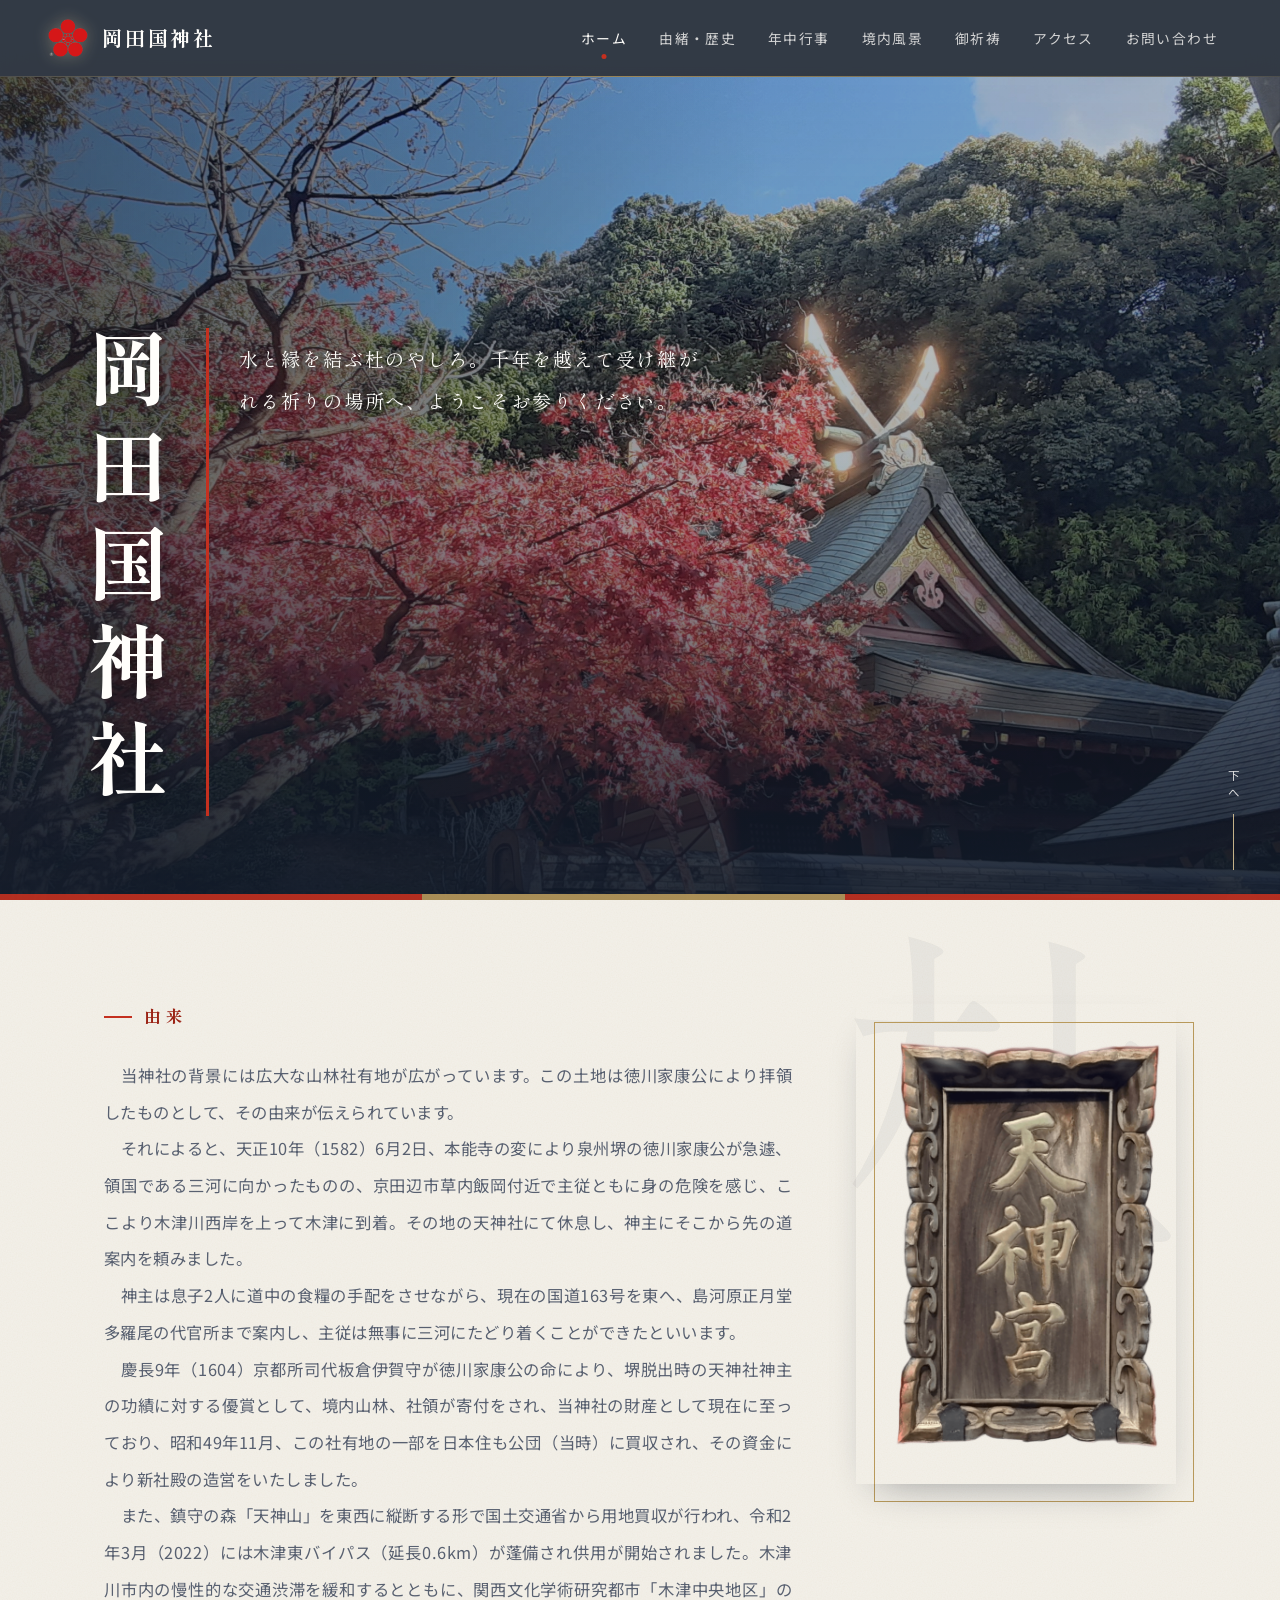
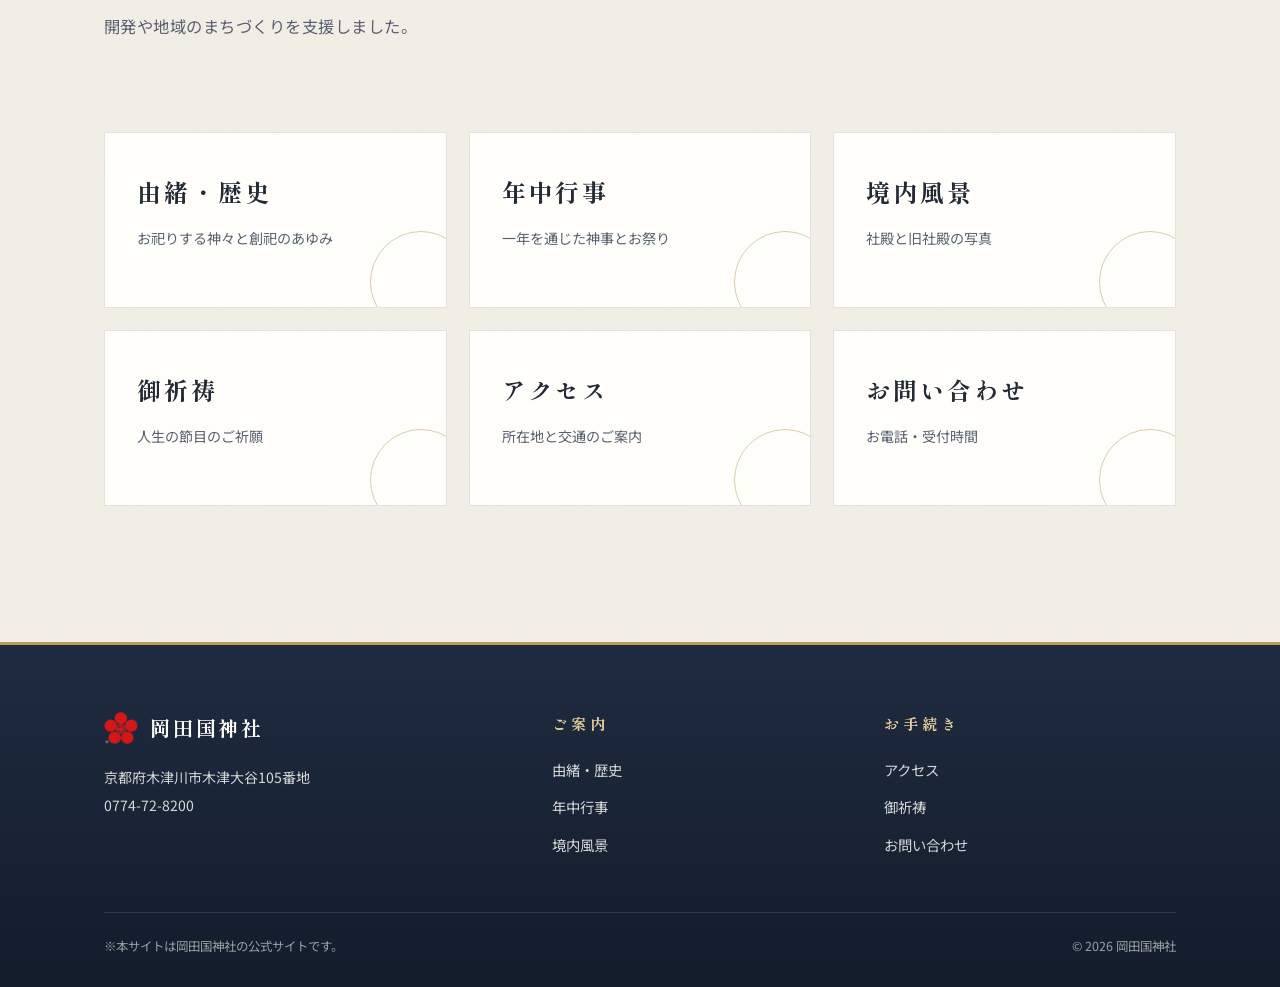
==== commit 29205b92: "“全体的に見た目を改善”" ====
--- a/index.html
+++ b/index.html
@@ -125,7 +125,7 @@
 
         <!-- Scroll Cue -->
         <div class="scroll-cue">
-          SCROLL
+          下へ
           <div class="line"></div>
         </div>
 
@@ -199,8 +199,8 @@
               data-nav
             >
               <div class="qlink-content">
-                <span class="num">01 由緒</span>
                 <h3>由緒・歴史</h3>
+                <p>お祀りする神々と創祀のあゆみ</p>
               </div>
             </a>
 
@@ -210,8 +210,8 @@
               data-nav
             >
               <div class="qlink-content">
-                <span class="num">02 行事</span>
                 <h3>年中行事</h3>
+                <p>一年を通じた神事とお祭り</p>
               </div>
             </a>
 
@@ -221,8 +221,8 @@
               data-nav
             >
               <div class="qlink-content">
-                <span class="num">03 風景</span>
                 <h3>境内風景</h3>
+                <p>社殿と旧社殿の写真</p>
               </div>
             </a>
 
@@ -232,8 +232,8 @@
               data-nav
             >
               <div class="qlink-content">
-                <span class="num">04 御祈祷</span>
                 <h3>御祈祷</h3>
+                <p>人生の節目のご祈願</p>
               </div>
             </a>
 
@@ -243,8 +243,8 @@
               data-nav
             >
               <div class="qlink-content">
-                <span class="num">05 交通</span>
                 <h3>アクセス</h3>
+                <p>所在地と交通のご案内</p>
               </div>
             </a>
 
@@ -254,8 +254,8 @@
               data-nav
             >
               <div class="qlink-content">
-                <span class="num">06 連絡</span>
                 <h3>お問い合わせ</h3>
+                <p>お電話・受付時間</p>
               </div>
             </a>
 
@@ -441,6 +441,14 @@
     </section>
 
 
+    <section class="view" id="view-event-detail" data-view="event-detail">
+      <div class="page-banner"><div class="container">
+        <h1 id="eventDetailTitle">行事</h1>
+        <div class="crumbs"><a href="#events" data-nav>年中行事一覧</a> ／ 詳細</div>
+      </div></div>
+      <div class="section"><div class="container"><div class="detail-wrap" id="eventDetailBody"></div></div></div>
+    </section>
+
     <!-- =======================================================
          PHOTOS
     ======================================================== -->
@@ -511,7 +519,7 @@
             <a
               href="#photos"
               data-nav
-              style="color:#e9c9c1;"
+              style="color:#e8cf9a;"
             >
               境内風景一覧
             </a>
@@ -1005,6 +1013,8 @@
   </footer>
 
 
+  <div class="lightbox" id="related-lightbox"><button type="button" id="related-lightbox-close" aria-label="閉じる">×</button><img id="related-lightbox-image" alt=""></div>
+
   <!-- JavaScript -->
   <script src="script.js"></script>
 
--- a/style.css
+++ b/style.css
@@ -1,3322 +1,299 @@
+/* 岡田国神社 — 墨藍・白磁・朱・金 */
 :root{
-  --cream:#F5EFE1;
-  --paper:#EFE5D3;
-  --paper-deep:#E6D9C0;
-
-  --ink:#2B2420;
-  --ink-soft:#54493d;
-
-  --vermilion:#AE4B3C;
-  --vermilion-dark:#8B3A2E;
-  --vermilion-tint:#F0DAD2;
-
-  --indigo:#242F45;
-  --indigo-soft:#3a4661;
-
-  --gold:#B8933E;
-  --moss:#5C6B4C;
-  --white:#FFFDF8;
-
-  --shadow:0 12px 32px -12px rgba(43,36,32,0.28);
-
-  --maxw:1120px;
-}
-
-
-/* =========================================================
-   RESET / BASE
-========================================================= */
-
-*{
-  box-sizing:border-box;
-  margin:0;
-  padding:0;
-}
-
-html{
-  scroll-behavior:smooth;
-}
-
+  --sumi:#131c2b; --sumi-2:#1f2b40; --sumi-3:#2d3b55;
+  --paper:#f4f1ea; --paper-2:#ebe6da; --white:#fffefb;
+  --ink:#232a35; --ink-soft:#586070;
+  --shu:#c4301f; --shu-dark:#9b2315;
+  --gold:#b99a5b; --gold-light:#e3cd9a; --moss:#4d6150;
+  --line:rgba(19,28,43,.12);
+  --shadow:0 18px 40px -22px rgba(19,28,43,.45);
+  --maxw:1120px; --head:76px;
+}
+*{box-sizing:border-box;margin:0;padding:0}
+html{scroll-behavior:smooth}
 body{
-  background:var(--cream);
-  color:var(--ink);
-  font-family:'Noto Sans JP',sans-serif;
-  font-weight:400;
-  line-height:1.85;
-  -webkit-font-smoothing:antialiased;
-  overflow-x:hidden;
-}
-
-h1,
-h2,
-h3,
-h4,
-.mincho{
-  font-family:'Shippori Mincho',serif;
-}
-
-img,
-svg{
-  display:block;
-  max-width:100%;
-}
-
-a{
-  color:inherit;
-  text-decoration:none;
-}
-
-button{
-  font-family:inherit;
-  cursor:pointer;
-}
-
-.container{
-  position:relative;
-  width:100%;
-  max-width:var(--maxw);
-  margin:0 auto;
-  padding:0 12px;
-}
-
-.eyebrow{
-  display:inline-flex;
-  align-items:center;
-  gap:10px;
-
-  font-size:1rem;
-  letter-spacing:0.32em;
-  color:var(--vermilion-dark);
-  font-weight:600;
-}
-
-.eyebrow::before{
-  content:"";
-  width:22px;
-  height:1px;
-  background:var(--vermilion-dark);
-}
-
-
-/* =========================================================
-   HEADER / NAVIGATION
-========================================================= */
-
-header.site-header{
-  position:fixed;
-  top:0;
-  left:0;
-  right:0;
-  z-index:100;
-
-  background:rgba(245,239,225,0.94);
-  backdrop-filter:blur(6px);
-
-  border-bottom:1px solid rgba(43,36,32,0.12);
-}
-
-.nav-inner{
-  width:100%;
-  max-width:var(--maxw);
-  height:76px;
-
-  margin:0 auto;
-  padding:0 24px;
-
-  display:flex;
-  align-items:center;
-  justify-content:space-between;
-}
-
-.brand{
-  display:flex;
-  align-items:center;
-  gap:12px;
-
-  font-family:'Shippori Mincho',serif;
-}
-
-.brand .mon{
-  width:38px;
-  height:38px;
-  flex:none;
-}
-
-.brand .name{
-  font-size:1.15rem;
-  font-weight:700;
-  letter-spacing:0.06em;
-}
-
-.brand .name small{
-  display:block;
-
-  margin-top:2px;
-
-  font-family:'Noto Sans JP',sans-serif;
-  font-size:0.6rem;
-  font-weight:400;
-  letter-spacing:0.25em;
-
-  color:var(--ink-soft);
-}
-
-nav.main-nav{
-  display:flex;
-  gap:2px;
-}
-
-nav.main-nav a{
-  position:relative;
-
-  padding:10px 14px;
-
-  font-size:0.86rem;
-  letter-spacing:0.05em;
-  font-weight:500;
-
-  color:var(--ink-soft);
-}
-
-nav.main-nav a::after{
-  content:"";
-
-  position:absolute;
-  left:14px;
-  right:14px;
-  bottom:6px;
-
-  height:2px;
-
-  background:var(--gold);
-
-  transform:scaleX(0);
-  transform-origin:left;
-
-  transition:transform .25s ease;
-}
-
-nav.main-nav a:hover{
-  color:var(--ink);
-}
-
-nav.main-nav a:hover::after,
-nav.main-nav a.active::after{
-  transform:scaleX(1);
-}
-
-nav.main-nav a.active{
-  color:var(--vermilion-dark);
-  font-weight:700;
-}
-
-.hamburger{
-  display:none;
-
-  flex-direction:column;
-  gap:5px;
-
-  background:none;
-  border:none;
-  padding:8px;
-}
-
-.hamburger span{
-  width:24px;
-  height:2px;
-  background:var(--ink);
-}
-
-.mobile-nav{
-  display:none;
-}
-
-main{
-  padding-top:76px;
-}
-
-
-/* =========================================================
-   VIEW / PAGE TRANSITION
-========================================================= */
-
-.view{
-  display:none;
-}
-
-.view.active{
-  display:block;
-  animation:fadeUp .5s ease both;
-}
-
-@keyframes fadeUp{
-  from{
-    opacity:0;
-    transform:translateY(14px);
-  }
-
-  to{
-    opacity:1;
-    transform:translateY(0);
-  }
-}
-
+  background:var(--paper);color:var(--ink);
+  font-family:'Noto Sans JP',sans-serif;line-height:1.9;
+  -webkit-font-smoothing:antialiased;overflow-x:hidden;
+}
+h1,h2,h3,h4{font-family:'Shippori Mincho',serif;font-weight:700}
+img,svg{display:block;max-width:100%}
+a{color:inherit;text-decoration:none}
+button{font-family:inherit;cursor:pointer}
+:focus-visible{outline:2px solid var(--shu);outline-offset:3px}
+.container{width:100%;max-width:var(--maxw);margin:0 auto;padding:0 24px}
+
+/* ---------- ヘッダー ---------- */
+.site-header{
+  position:fixed;inset:0 0 auto 0;z-index:100;
+  background:rgba(19,28,43,.86);backdrop-filter:blur(14px);
+  border-bottom:1px solid rgba(227,205,154,.22);
+}
+.site-header::after{
+  content:"";position:absolute;left:0;right:0;bottom:-1px;height:1px;
+  background:linear-gradient(90deg,transparent,var(--gold),transparent);opacity:.7;
+}
+.nav-inner{max-width:1240px;height:var(--head);margin:0 auto;padding:0 28px;display:flex;align-items:center;justify-content:space-between}
+.brand{display:flex;align-items:center;gap:14px;color:var(--white)}
+.brand .mon{width:40px;height:40px;flex:none;filter:drop-shadow(0 0 8px rgba(227,205,154,.35))}
+.brand .name{font-family:'Shippori Mincho',serif;font-size:1.25rem;font-weight:700;letter-spacing:.14em}
+.main-nav{display:flex;gap:4px}
+.main-nav a{position:relative;padding:10px 14px;font-size:.86rem;letter-spacing:.1em;color:rgba(255,254,251,.78);transition:color .25s}
+.main-nav a::after{content:"";position:absolute;left:50%;bottom:2px;width:5px;height:5px;border-radius:50%;background:var(--shu);transform:translateX(-50%) scale(0);transition:transform .25s}
+.main-nav a:hover,.main-nav a.active{color:var(--white)}
+.main-nav a:hover::after,.main-nav a.active::after{transform:translateX(-50%) scale(1)}
+.hamburger{display:none;flex-direction:column;gap:6px;background:none;border:0;padding:10px}
+.hamburger span{width:26px;height:2px;background:var(--white)}
+.mobile-nav{display:none}
+main{padding-top:var(--head)}
+
+/* ---------- 画面切替 ---------- */
+.view{display:none}
+.view.active{display:block;animation:fade .6s ease both}
+@keyframes fade{from{opacity:0}to{opacity:1}}
+
+/* ---------- ヒーロー ---------- */
+.hero{position:relative;min-height:calc(100vh - var(--head));min-height:calc(100svh - var(--head));overflow:hidden;background:var(--sumi);display:flex;align-items:flex-end}
+.hero .stars{display:none}
+.hero-slideshow{position:absolute;inset:0}
+.hero-image{position:absolute;inset:0;width:100%;height:100%;object-fit:cover;opacity:0;transition:opacity 1.8s ease}
+.hero-image.active{opacity:1;animation:kenburns 9s ease-out both}
+@keyframes kenburns{from{transform:scale(1.08)}to{transform:scale(1)}}
+.hero::before{
+  content:"";position:absolute;inset:0;z-index:1;
+  background:
+    linear-gradient(0deg,rgba(19,28,43,.92) 0%,rgba(19,28,43,.35) 45%,rgba(19,28,43,.25) 100%),
+    linear-gradient(90deg,rgba(19,28,43,.55) 0%,transparent 60%);
+}
+.hero-content{position:relative;z-index:3;width:100%;padding:0 28px 84px}
+.hero-flex{max-width:var(--maxw);margin:0 auto}
+.hero-title-block{display:flex;align-items:flex-start;gap:30px;color:var(--white);animation:rise 1.4s .3s cubic-bezier(.22,1,.36,1) both}
+@keyframes rise{from{opacity:0;transform:translateY(24px)}to{opacity:1;transform:none}}
+.hero-title-block h1{
+  writing-mode:vertical-rl;font-size:clamp(2.8rem,7vw,5rem);font-weight:800;
+  letter-spacing:.22em;line-height:1.2;color:var(--white);
+  padding-right:30px;border-right:3px solid var(--shu);
+  text-shadow:0 4px 24px rgba(0,0,0,.6);
+}
+.hero-title-block p{max-width:25em;padding-top:10px;font-family:'Shippori Mincho',serif;font-size:clamp(.98rem,1.6vw,1.2rem);line-height:2.2;letter-spacing:.1em;text-shadow:0 2px 12px rgba(0,0,0,.7)}
+.scroll-cue{position:absolute;right:36px;bottom:30px;z-index:3;color:var(--white);font-size:.72rem;letter-spacing:.35em;writing-mode:vertical-rl;display:flex;align-items:center;gap:12px;opacity:.85}
+.scroll-cue .line{width:1px;height:56px;background:var(--gold-light);animation:cue 2s ease-in-out infinite}
+@keyframes cue{0%{transform:scaleY(0);transform-origin:top}50%{transform:scaleY(1);transform-origin:top}51%{transform-origin:bottom}100%{transform:scaleY(0);transform-origin:bottom}}
+
+/* ---------- 共通セクション ---------- */
+.section{padding:96px 0}
+.section-head{max-width:680px;margin-bottom:52px}
+.section-head h2{margin-top:10px;font-size:clamp(1.7rem,3.2vw,2.3rem);letter-spacing:.08em;line-height:1.5}
+.section-head p.lead{margin-top:16px;color:var(--ink-soft)}
+.eyebrow{display:inline-flex;align-items:center;gap:12px;font-family:'Shippori Mincho',serif;font-size:1.05rem;font-weight:700;letter-spacing:.3em;color:var(--shu-dark)}
+.eyebrow::before{content:"";width:28px;height:2px;background:var(--shu)}
+.divider{display:flex;justify-content:center;padding-top:8px}
+.divider svg{width:64px;height:24px;opacity:.8}
+
+/* ---------- ホーム：由来 ---------- */
+.intro-with-image{display:flex;align-items:flex-start;gap:64px}
+.intro-content{flex:1;min-width:0}
+.intro-content .eyebrow{margin-bottom:24px}
+.intro-text{font-size:1.02rem;line-height:2.25;color:var(--ink-soft);letter-spacing:.03em;text-align:justify}
+.intro-image{position:relative;width:320px;flex-shrink:0;margin-top:8px}
+.intro-image::before{content:"";position:absolute;inset:18px -18px -18px 18px;border:1px solid var(--gold);z-index:0}
+.intro-image img{position:relative;z-index:1;width:100%;height:auto;box-shadow:var(--shadow)}
+
+/* ---------- クイックリンク ---------- */
+.quicklinks{display:grid;grid-template-columns:repeat(3,1fr);gap:22px;margin-top:88px}
+.qlink{
+  position:relative;display:block;min-height:176px;background:var(--white);
+  border:1px solid var(--line);overflow:hidden;
+  opacity:0;transform:translateY(28px);
+  transition:opacity .9s ease,transform .9s cubic-bezier(.22,1,.36,1),box-shadow .35s,background .35s,border-color .35s;
+}
+.qlink.is-visible{opacity:1;transform:none}
+.qlink::before{content:"";position:absolute;left:0;top:0;width:100%;height:3px;background:var(--shu);transform:scaleX(0);transform-origin:left;transition:transform .45s ease}
+.qlink-content{position:relative;padding:36px 32px;display:flex;flex-direction:column;gap:10px}
+.qlink h3{font-size:1.5rem;letter-spacing:.12em;color:var(--ink);transition:color .3s}
+.qlink p{font-size:.88rem;color:var(--ink-soft);transition:color .3s}
+.qlink::after{content:"";position:absolute;right:-26px;bottom:-26px;width:100px;height:100px;border-radius:50%;border:1px solid var(--gold);opacity:.5;transition:transform .5s,opacity .5s}
+.qlink:hover{background:var(--sumi);border-color:var(--sumi);box-shadow:var(--shadow)}
+.qlink:hover::before{transform:scaleX(1)}
+.qlink:hover::after{transform:scale(1.5);opacity:.8}
+.qlink:hover h3{color:var(--white)}
+.qlink:hover p{color:var(--gold-light)}
+
+/* ---------- ページバナー（青海波） ---------- */
+.page-banner{
+  position:relative;padding:84px 0 60px;color:var(--white);overflow:hidden;
+  background:
+    radial-gradient(circle at 100% 100%,transparent 0 22px,rgba(227,205,154,.12) 22.5px 24px,transparent 24.5px 36px,rgba(227,205,154,.12) 36.5px 38px,transparent 38.5px) 0 0/48px 24px,
+    radial-gradient(circle at 0 100%,transparent 0 22px,rgba(227,205,154,.12) 22.5px 24px,transparent 24.5px 36px,rgba(227,205,154,.12) 36.5px 38px,transparent 38.5px) 24px 12px/48px 24px,
+    linear-gradient(135deg,var(--sumi) 0%,var(--sumi-3) 100%);
+}
+.page-banner::after{content:"";position:absolute;left:0;right:0;bottom:0;height:1px;background:linear-gradient(90deg,transparent,var(--gold),transparent)}
+.page-banner h1::after{content:"";display:block;width:72px;height:3px;margin-top:20px;background:var(--shu)}
+.page-banner h1{font-size:clamp(2rem,4.4vw,3rem);font-weight:800;letter-spacing:.14em}
+.page-banner .jp-sub{margin-top:14px;font-size:.95rem;letter-spacing:.25em;color:var(--gold-light)}
+.page-banner .crumbs{margin-top:16px;font-size:.84rem;color:rgba(255,254,251,.75)}
+
+/* ---------- 由緒・歴史 ---------- */
+.deity-grid{display:grid;grid-template-columns:repeat(auto-fit,minmax(280px,1fr));gap:24px}
+.deity-card{position:relative;padding:36px 32px 32px;background:var(--white);border:1px solid var(--line);border-top:3px solid var(--gold);box-shadow:var(--shadow)}
+.deity-card .tag{display:inline-block;padding:3px 16px;background:var(--shu);color:var(--white);font-family:'Shippori Mincho',serif;font-size:.95rem;letter-spacing:.2em;margin-bottom:12px}
+.deity-card h3{margin-top:14px;font-size:1.6rem;letter-spacing:.08em;line-height:1.5}
+.furigana{display:block;font-family:'Noto Sans JP',sans-serif;font-size:.78rem;font-weight:400;letter-spacing:.1em;color:var(--ink-soft)}
+.timeline{position:relative;margin-top:24px}
+.t-item{position:relative;padding:44px 48px 44px 56px;background:var(--white);border:1px solid var(--line);box-shadow:var(--shadow)}
+.t-item::before{content:"";position:absolute;left:0;top:0;bottom:0;width:5px;background:linear-gradient(180deg,var(--shu),var(--gold))}
+.t-item p{font-size:1.02rem;line-height:2.3;color:var(--ink-soft);letter-spacing:.03em;text-align:justify}
+
+/* ---------- 年中行事 ---------- */
+.events-grid{display:grid;grid-template-columns:repeat(auto-fill,minmax(250px,1fr));gap:26px}
+.event-card{display:flex;flex-direction:column;width:100%;padding:0;background:var(--white);border:1px solid var(--line);text-align:left;overflow:hidden;appearance:none;transition:transform .35s,box-shadow .35s}
+.event-card:hover{transform:translateY(-6px);box-shadow:var(--shadow)}
+.event-card .thumb{height:190px;overflow:hidden;background:var(--paper-2)}
+.event-card .thumb img{width:100%;height:100%;object-fit:cover;transition:transform .7s ease}
+.event-card:hover .thumb img{transform:scale(1.07)}
+.event-card .body{flex:1;padding:22px 24px 26px;border-top:3px solid var(--shu)}
+.event-card .month{font-family:'Shippori Mincho',serif;font-size:.86rem;font-weight:700;letter-spacing:.1em;color:var(--shu-dark)}
+.event-card h3{margin-top:6px;font-size:1.3rem;letter-spacing:.1em}
+.event-card p{margin-top:8px;font-size:.86rem;line-height:1.85;color:var(--ink-soft)}
+
+/* ---------- 詳細ページ ---------- */
+.detail-wrap{max-width:780px;margin:0 auto}
+.detail-hero{margin-bottom:36px;overflow:hidden;box-shadow:var(--shadow);border-bottom:4px solid var(--gold)}
+.detail-hero img{width:100%;height:auto}
+.detail-wrap h2{font-size:clamp(1.7rem,3vw,2.2rem);letter-spacing:.1em}
+.detail-meta{margin:12px 0 26px;padding-bottom:18px;border-bottom:1px solid var(--line);font-size:.9rem;color:var(--shu-dark);font-weight:500}
+.detail-wrap p{margin-bottom:20px;color:var(--ink-soft);line-height:2.15;text-align:justify}
+.back-link{display:inline-block;margin-top:16px;padding:12px 28px;border:1px solid var(--sumi);font-size:.9rem;letter-spacing:.1em;transition:background .3s,color .3s}
+.back-link:hover{background:var(--sumi);color:var(--white)}
+
+/* ---------- 境内風景 ---------- */
+.photo-grid{display:grid;grid-template-columns:repeat(auto-fit,minmax(300px,1fr));gap:28px}
+.photo-card{position:relative;display:block;width:100%;aspect-ratio:4/3;padding:0;border:0;background:var(--sumi);overflow:hidden;box-shadow:var(--shadow)}
+.photo-card .photo-image{position:absolute;inset:0;aspect-ratio:auto}
+.photo-card img{width:100%;height:100%;object-fit:cover;transition:transform .8s ease,opacity .4s}
+.photo-card:hover img{transform:scale(1.07);opacity:.88}
+.photo-card::after{content:"";position:absolute;inset:12px;border:1px solid rgba(227,205,154,.6);pointer-events:none;transition:inset .4s}
+.photo-card:hover::after{inset:18px}
+.photo-card .caption{position:absolute;left:0;right:0;bottom:0;z-index:2;padding:48px 28px 28px;text-align:left;color:var(--white);background:linear-gradient(0deg,rgba(19,28,43,.9),transparent)}
+.photo-card .caption .season:empty{display:none}
+.photo-card .caption h3{font-size:1.45rem;letter-spacing:.2em}
+.related-photos{margin-top:88px;padding-top:64px;border-top:1px solid var(--line)}
+.related-photo-grid{display:grid;grid-template-columns:repeat(3,1fr);gap:16px;margin-top:36px}
+.related-photo-card{aspect-ratio:4/3;overflow:hidden;background:var(--paper-2);cursor:zoom-in}
+.related-photo-card img{width:100%;height:100%;object-fit:cover;transition:transform .6s}
+.related-photo-card:hover img{transform:scale(1.07)}
+.lightbox{position:fixed;inset:0;z-index:300;display:none;align-items:center;justify-content:center;padding:32px;background:rgba(19,28,43,.94)}
+.lightbox.active{display:flex;animation:fade .3s}
+.lightbox img{max-height:90vh;object-fit:contain;box-shadow:0 20px 60px rgba(0,0,0,.6)}
+.lightbox button{position:absolute;top:18px;right:26px;background:none;border:0;color:var(--white);font-size:2.6rem;line-height:1}
+
+/* ---------- 御祈祷 ---------- */
+.prayer-image{margin:0 0 24px;overflow:hidden;box-shadow:var(--shadow);border-bottom:4px solid var(--gold)}
+.prayer-image img{width:100%;max-height:440px;object-fit:cover}
+.prayer-section-head{margin-top:80px;margin-bottom:8px}
+.prayer-category{margin-top:48px;padding:44px;background:var(--white);border:1px solid var(--line);box-shadow:var(--shadow)}
+.prayer-category-head{margin-bottom:32px;padding-bottom:22px;border-bottom:1px solid var(--line)}
+.prayer-category-head h3{display:flex;align-items:stretch;gap:14px;line-height:1.4;font-size:1.7rem;letter-spacing:.2em}
+.prayer-category-head h3::before{content:"";flex:none;width:5px;background:var(--shu)}
+.prayer-category-head p{margin-top:12px;color:var(--ink-soft);line-height:2.1}
+.prayer-grid{display:grid;grid-template-columns:repeat(3,1fr);gap:16px}
+.prayer-card{display:flex;align-items:center;min-height:92px;padding:20px 24px;background:var(--paper);border:1px solid var(--line);transition:background .3s,color .3s,transform .3s}
+.prayer-number{display:none}
+.prayer-card h3{font-size:1.25rem;letter-spacing:.14em}
+.prayer-card:hover{background:var(--sumi);color:var(--white);transform:translateY(-3px)}
+.prayer-note{margin-top:36px;padding:20px;text-align:center;font-family:'Shippori Mincho',serif;font-size:1.15rem;letter-spacing:.1em;color:var(--shu-dark);border:1px solid var(--shu);background:rgba(196,48,31,.05)}
+
+/* ---------- アクセス ---------- */
+.access-grid{display:grid;grid-template-columns:1fr 1fr;gap:48px;align-items:start}
+.info-block{position:relative;margin-bottom:20px;padding:24px 28px 24px 36px;background:var(--white);border:1px solid var(--line)}
+.info-block::before{content:"";position:absolute;left:0;top:0;bottom:0;width:5px;background:var(--shu)}
+.info-block h3{font-size:1.1rem;letter-spacing:.14em;color:var(--shu-dark)}
+.info-block p,.info-block li{margin-top:6px;font-size:1.05rem;color:var(--ink)}
+.info-block ul{list-style:none}
+.access-image{position:relative}
+.access-image img{width:100%;height:auto;box-shadow:var(--shadow)}
+.map-container{grid-column:1/-1}
+.map-wrapper{overflow:hidden;border:1px solid var(--line);box-shadow:var(--shadow);padding:10px;background:var(--white)}
+.map-wrapper iframe{display:block;width:100%;height:440px;border:0}
+
+/* ---------- お問い合わせ ---------- */
+.contact-card{max-width:720px;margin:0 auto;padding:48px;background:var(--white);border:1px solid var(--line);border-top:4px solid var(--shu);box-shadow:var(--shadow)}
+.contact-card h3{margin-bottom:24px;padding-bottom:18px;border-bottom:1px solid var(--line);font-size:1.7rem;letter-spacing:.2em}
+.contact-card .row{display:flex;gap:20px;margin-bottom:16px;font-size:1.15rem}
+.contact-card .row b{flex:none;min-width:88px;font-family:'Shippori Mincho',serif;color:var(--shu-dark);letter-spacing:.1em}
+
+/* ---------- フッター ---------- */
+footer{margin-top:40px;padding:64px 0 28px;color:rgba(255,254,251,.82);background:linear-gradient(180deg,var(--sumi-2),var(--sumi));border-top:3px solid var(--gold)}
+.footer-grid{display:grid;grid-template-columns:1.4fr 1fr 1fr;gap:40px}
+footer h4{margin-bottom:18px;font-size:.95rem;letter-spacing:.25em;color:var(--gold-light)}
+.brand-f{display:flex;align-items:center;gap:12px;margin-bottom:16px}
+.brand-f .name{font-family:'Shippori Mincho',serif;font-size:1.25rem;font-weight:700;letter-spacing:.14em;color:var(--white)}
+.brand-logo{width:34px;height:34px;object-fit:contain}
+footer p{font-size:.88rem;line-height:2}
+footer ul{list-style:none}
+footer li{margin-bottom:10px;font-size:.9rem}
+footer li a{transition:color .2s}
+footer li a:hover{color:var(--gold-light)}
+.footer-bottom{display:flex;justify-content:space-between;flex-wrap:wrap;gap:10px;margin-top:44px;padding-top:22px;border-top:1px solid rgba(255,254,251,.15);font-size:.78rem;opacity:.7}
+
+/* ---------- レスポンシブ ---------- */
+@media (max-width:900px){
+  .nav-inner{padding:0 18px}
+  .main-nav{display:none}
+  .hamburger{display:flex}
+  .mobile-nav.open{position:fixed;top:var(--head);left:0;right:0;z-index:99;display:flex;flex-direction:column;background:rgba(19,28,43,.98);border-bottom:2px solid var(--gold)}
+  .mobile-nav a{padding:18px 28px;color:var(--white);border-top:1px solid rgba(255,254,251,.1);letter-spacing:.15em}
+  .mobile-nav a.active{color:var(--gold-light);background:rgba(255,254,251,.05)}
+  .quicklinks{grid-template-columns:repeat(2,1fr)}
+  .intro-with-image{flex-direction:column;gap:48px}
+  .intro-image{width:100%;max-width:360px;margin:0 auto}
+  .access-grid{grid-template-columns:1fr}
+  .footer-grid{grid-template-columns:1fr}
+  .prayer-grid{grid-template-columns:repeat(2,1fr)}
+  .related-photo-grid{grid-template-columns:repeat(2,1fr)}
+}
+@media (max-width:560px){
+  .container{padding:0 18px}
+  .section{padding:64px 0}
+  .brand .name{font-size:1.05rem}
+  .hero-content{padding:0 20px 64px}
+  .hero-title-block{gap:20px}
+  .hero-title-block h1{padding-right:20px}
+  .scroll-cue{display:none}
+  .quicklinks{grid-template-columns:1fr;margin-top:64px}
+  .qlink-content{padding:28px 24px}
+  .t-item{padding:28px 22px}
+  .deity-card{padding:28px 24px}
+  .prayer-category{padding:28px 20px}
+  .prayer-grid{grid-template-columns:1fr}
+  .prayer-note{font-size:1rem}
+  .photo-grid{grid-template-columns:1fr}
+  .related-photo-grid{grid-template-columns:1fr}
+  .map-wrapper iframe{height:320px}
+  .contact-card{padding:30px 22px}
+  .contact-card .row{flex-direction:column;gap:2px;font-size:1.05rem}
+  .page-banner{padding:60px 0 44px}
+}
 @media (prefers-reduced-motion:reduce){
-
-  .view.active{
-    animation:none;
-  }
-
-  *{
-    animation-duration:0.01ms !important;
-    transition-duration:0.01ms !important;
-  }
-}
-
-
-/* =========================================================
-   HERO
-========================================================= */
-
-.hero{
-  position:relative;
-
-  min-height:calc(100vh - 76px);
-
-  overflow:hidden;
-
-  background:
-    linear-gradient(
-      180deg,
-      var(--indigo) 0%,
-      #5a4152 42%,
-      #a9614c 68%,
-      var(--vermilion-tint) 100%
-    );
-
-  display:flex;
-  align-items:flex-end;
-}
-
-.hero .stars{
-  position:absolute;
-  inset:0 0 55% 0;
-
-  background-image:
-    radial-gradient(
-      1.5px 1.5px at 12% 18%,
-      rgba(255,255,255,.8),
-      transparent
-    ),
-    radial-gradient(
-      1.5px 1.5px at 28% 8%,
-      rgba(255,255,255,.6),
-      transparent
-    ),
-    radial-gradient(
-      1px 1px at 44% 22%,
-      rgba(255,255,255,.7),
-      transparent
-    ),
-    radial-gradient(
-      1.5px 1.5px at 66% 10%,
-      rgba(255,255,255,.6),
-      transparent
-    ),
-    radial-gradient(
-      1px 1px at 82% 24%,
-      rgba(255,255,255,.5),
-      transparent
-    ),
-    radial-gradient(
-      1.5px 1.5px at 92% 14%,
-      rgba(255,255,255,.7),
-      transparent
-    );
-
-  opacity:.8;
-}
-
-.hero .mist{
-  position:absolute;
-
-  left:-10%;
-  right:-10%;
-
-  height:160px;
-
-  background:
-    linear-gradient(
-      180deg,
-      rgba(245,239,225,0) 0%,
-      rgba(245,239,225,0.55) 100%
-    );
-
-  filter:blur(2px);
-}
-
-.hero .mist.m1{
-  bottom:12%;
-  animation:drift 26s linear infinite;
-}
-
-.hero .mist.m2{
-  bottom:2%;
-  opacity:.7;
-  animation:drift 34s linear infinite reverse;
-}
-
-@keyframes drift{
-  0%{
-    transform:translateX(-4%);
-  }
-
-  50%{
-    transform:translateX(4%);
-  }
-
-  100%{
-    transform:translateX(-4%);
-  }
-}
-
-.hero-mountains{
-  position:absolute;
-
-  bottom:0;
-  left:0;
-  right:0;
-
-  height:42%;
-
-  opacity:.55;
-}
-
-.hero-torii{
-  position:absolute;
-
-  bottom:0;
-  left:50%;
-
-  width:min(560px,78vw);
-
-  transform:translateX(-50%);
-}
-
-.hero-slideshow{
-  position:absolute;
-  inset:0;
-
-  width:100%;
-  height:100%;
-
-  overflow:hidden;
-}
-
-.hero-image{
-  position:absolute;
-  inset:0;
-
-  width:100%;
-  height:100%;
-
-  object-fit:cover;
-  object-position:center;
-
-  opacity:0;
-
-  transition:opacity 1.5s ease-in-out;
-}
-
-.hero-image.active{
-  opacity:1;
-}
-
-.hero-content{
-  position:relative;
-  z-index:3;
-
-  width:100%;
-
-  padding:0 28px 64px;
-}
-
-.hero-flex{
-  position:relative;
-
-  width:100%;
-  max-width:var(--maxw);
-
-  margin:0 auto;
-
-  display:flex;
-  justify-content:space-between;
-  align-items:flex-end;
-
-  gap:24px;
-}
-
-.hero-title-block{
-  position:absolute;
-
-  right:120px;
-  bottom:64px;
-
-  z-index:3;
-
-  color:var(--white);
-
-  background:rgba(0,0,0,0.35);
-
-  padding:28px 32px;
-
-  border-radius:4px;
-
-  backdrop-filter:blur(2px);
-}
-
-.hero-title-block .en{
-  margin-bottom:14px;
-
-  font-size:0.75rem;
-  letter-spacing:0.4em;
-
-  opacity:.8;
-}
-
-.hero-title-block h1{
-  font-size:clamp(2.1rem,5vw,3.4rem);
-
-  font-weight:800;
-  letter-spacing:0.08em;
-  line-height:1.3;
-
-  color:#fff;
-
-  text-shadow:
-    0 3px 7px rgba(0,0,0,0.95),
-    0 0 14px rgba(0,0,0,0.6);
-}
-
-.hero-title-block p{
-  max-width:32ch;
-
-  margin-top:14px;
-
-  font-size:0.92rem;
-  font-weight:300;
-
-  opacity:.9;
-
-  color:#fff;
-
-  text-shadow:
-    0 2px 5px rgba(0,0,0,0.85),
-    0 0 10px rgba(0,0,0,0.45);
-}
-
-.hero-vertical{
-  writing-mode:vertical-rl;
-  text-orientation:upright;
-
-  height:220px;
-
-  padding-right:16px;
-
-  border-right:1px solid rgba(255,253,248,0.4);
-
-  color:var(--white);
-
-  font-family:'Shippori Mincho',serif;
-  font-weight:700;
-
-  font-size:clamp(1.3rem,2.6vw,1.9rem);
-
-  letter-spacing:0.35em;
-
-  text-shadow:
-    0 2px 5px rgba(0,0,0,0.85),
-    0 0 10px rgba(0,0,0,0.45);
-}
-
-.scroll-cue{
-  position:absolute;
-
-  left:50%;
-  bottom:20px;
-
-  z-index:3;
-
-  transform:translateX(-50%);
-
-  color:var(--white);
-
-  opacity:.75;
-
-  font-size:0.7rem;
-  letter-spacing:0.3em;
-
-  text-align:center;
-}
-
-.scroll-cue .line{
-  width:1px;
-  height:34px;
-
-  margin:8px auto 0;
-
-  background:var(--white);
-
-  animation:scrollLine 1.8s ease-in-out infinite;
-}
-
-@keyframes scrollLine{
-
-  0%{
-    transform:scaleY(0);
-    transform-origin:top;
-  }
-
-  50%{
-    transform:scaleY(1);
-    transform-origin:top;
-  }
-
-  51%{
-    transform-origin:bottom;
-  }
-
-  100%{
-    transform:scaleY(0);
-    transform-origin:bottom;
-  }
-}
-
-
-/* =========================================================
-   SECTIONS
-========================================================= */
-
-.section{
-  padding:88px 0;
-}
-
-.section.tight{
-  padding:64px 0;
-}
-
-.section-head{
-  max-width:640px;
-  margin-bottom:48px;
-}
-
-.section-head h2{
-  margin-top:12px;
-
-  font-size:clamp(1.6rem,3vw,2.2rem);
-
-  font-weight:700;
-}
-
-.section-head p.lead{
-  margin-top:16px;
-  color:var(--ink-soft);
-}
-
-
-/* =========================================================
-   HOME INTRO
-========================================================= */
-
-.intro-text{
-  max-width:800px;
-
-  font-size:1.2rem;
-
-  color:var(--ink-soft);
-
-  vertical-align:top;
-}
-
-.intro-text strong{
-  color:var(--ink);
-  font-weight:600;
-}
-
-.intro-with-image{
-  display:flex;
-  align-items:center;
-
-  gap:50px;
-
-  width:100%;
-}
-
-.intro-content{
-  flex:1;
-  min-width:0;
-}
-
-.intro-image{
-  width:320px;
-  flex-shrink:0;
-}
-
-.intro-image img{
-  display:block;
-
-  width:100%;
-  height:auto;
-}
-
-.home-image{
-  display:block;
-
-  width:300px;
-
-  margin-left:auto;
-  margin-right:-40px;
-  margin-top:-250px;
-}
-
-
-/* =========================================================
-   QUICK LINKS
-========================================================= */
-
-.quicklinks{
-  display:grid;
-
-  grid-template-columns:repeat(3,1fr);
-
-  width:100%;
-  max-width:none;
-
-  margin:40px 0 0;
-  padding:0;
-
-  gap:24px;
-}
-
-.qlink{
-  position:relative;
-
-  display:flex;
-  align-items:stretch;
-
-  width:100%;
-  min-height:200px;
-
-  padding:0;
-
-  background:var(--paper);
-
-  border:1px solid rgba(43,36,32,0.08);
-  border-radius:4px;
-
-  overflow:hidden;
-
-  text-decoration:none;
-
-  opacity:0;
-
-  transform:translateX(-100px);
-
-  transition:
-    opacity 1s ease,
-    transform 1s cubic-bezier(.22,1,.36,1),
-    box-shadow .3s ease;
-}
-
-.qlink.is-visible{
-  opacity:1;
-  transform:translateX(0);
-}
-
-.qlink:nth-child(even){
-  transform:translateX(100px);
-}
-
-.qlink:nth-child(even).is-visible{
-  transform:translateX(0);
-}
-
-.qlink-content{
-  position:relative;
-  z-index:2;
-
-  width:100%;
-
-  padding:20px 60px;
-
-  display:flex;
-  flex-direction:column;
-
-  gap:8px;
-
-  border-left:4px solid #d30e39;
-}
-
-.qlink .num{
-  font-family:'Shippori Mincho',serif;
-
-  font-size:1rem;
-
-  color:var(--vermilion-dark);
-
-  letter-spacing:0.15em;
-}
-
-.qlink h3{
-  margin:0;
-
-  font-family:'Shippori Mincho',serif;
-
-  font-size:2rem;
-  font-weight:600;
-
-  letter-spacing:0.08em;
-
-  color:var(--ink);
-}
-
-.qlink p{
-  max-width:520px;
-
-  margin:0;
-
-  font-size:0.9rem;
-  line-height:2;
-
-  color:var(--ink-soft);
-}
-
-.qlink .arrow{
-  margin-top:10px;
-
-  font-size:0.85rem;
-
-  color:var(--vermilion-dark);
-
-  letter-spacing:0.1em;
-
-  transition:transform .3s ease;
-}
-
-.qlink img{
-  position:absolute;
-
-  top:0;
-  right:0;
-
-  width:45%;
-  height:100%;
-
-  object-fit:cover;
-
-  transition:transform .8s ease;
-}
-
-.qlink::after{
-  content:"";
-
-  position:absolute;
-
-  top:0;
-  bottom:0;
-  left:35%;
-
-  width:30%;
-
-  z-index:1;
-
-  pointer-events:none;
-
-  background:
-    linear-gradient(
-      90deg,
-      var(--paper) 0%,
-      rgba(239,229,211,0.85) 35%,
-      rgba(239,229,211,0) 100%
-    );
-}
-
-.qlink:hover{
-  box-shadow:var(--shadow);
-}
-
-.qlink:hover img{
-  transform:scale(1.04);
-}
-
-.qlink:hover .arrow{
-  transform:translateX(8px);
-}
-
-
-/* =========================================================
-   DIVIDER
-========================================================= */
-
-.divider{
-  display:flex;
-  align-items:center;
-  justify-content:center;
-
-  gap:14px;
-
-  padding:8px 0 0;
-}
-
-.divider svg{
-  width:64px;
-  height:24px;
-
-  opacity:.7;
-}
-
-
-/* =========================================================
-   BUTTONS
-========================================================= */
-
-.btn{
-  display:inline-flex;
-  align-items:center;
-  gap:10px;
-
-  background:var(--vermilion-dark);
-  color:var(--white);
-
-  border:none;
-  border-radius:2px;
-
-  padding:14px 30px;
-
-  font-size:0.88rem;
-  font-weight:600;
-  letter-spacing:0.08em;
-
-  transition:
-    background .25s ease,
-    transform .25s ease;
-}
-
-.btn:hover{
-  background:var(--vermilion);
-  transform:translateY(-2px);
-}
-
-.btn.ghost{
-  background:transparent;
-  color:#fff;
-
-  border:1px solid #fff;
-}
-
-.btn.ghost:hover{
-  background:#fff;
-  color:var(--ink);
-}
-
-
-/* =========================================================
-   PAGE BANNER
-========================================================= */
-
-.page-banner{
-  position:relative;
-
-  padding:70px 0 46px;
-
-  background:var(--indigo);
-  color:var(--white);
-
-  overflow:hidden;
-}
-
-.page-banner .container{
-  position:relative;
-  z-index:2;
-}
-
-.page-banner h1{
-  font-size:clamp(1.8rem,3.6vw,2.6rem);
-
-  font-weight:800;
-  letter-spacing:0.06em;
-}
-
-.page-banner .jp-sub{
-  margin-top:10px;
-
-  font-size:0.8rem;
-  letter-spacing:0.3em;
-
-  color:var(--gold);
-}
-
-.page-banner .crumbs{
-  margin-top:18px;
-
-  font-size:0.78rem;
-  letter-spacing:0.05em;
-
-  opacity:.7;
-}
-
-.page-banner .band{
-  position:absolute;
-
-  right:-40px;
-  top:-60px;
-
-  width:260px;
-  height:260px;
-
-  opacity:.15;
-}
-
-
-/* =========================================================
-   HISTORY / TIMELINE
-========================================================= */
-
-.timeline{
-  position:relative;
-
-  width:100%;
-  max-width:none;
-
-  margin-top:20px;
-}
-
-.timeline::before{
-  content:"";
-
-  position:absolute;
-
-  left:11px;
-  top:6px;
-  bottom:6px;
-
-  width:1px;
-
-  background:
-    linear-gradient(
-      180deg,
-      var(--vermilion-dark),
-      var(--gold)
-    );
-}
-
-.t-item{
-  position:relative;
-
-  width:100%;
-
-  padding-left:44px;
-  padding-bottom:46px;
-}
-
-.t-item:last-child{
-  padding-bottom:0;
-}
-
-.t-item::before{
-  content:"";
-
-  position:absolute;
-
-  left:2px;
-  top:4px;
-
-  width:20px;
-  height:20px;
-
-  border-radius:50%;
-
-  background:var(--cream);
-
-  border:2px solid var(--vermilion-dark);
-}
-
-.t-era{
-  font-size:0.75rem;
-
-  letter-spacing:0.15em;
-
-  color:var(--vermilion-dark);
-
-  font-weight:700;
-}
-
-.t-item h3{
-  margin-top:6px;
-
-  font-size:1.2rem;
-
-  font-weight:700;
-}
-
-.t-item p{
-  width:100%;
-  max-width:none;
-
-  margin-top:8px;
-
-  color:var(--ink-soft);
-
-  font-size:1.1rem;
-  line-height:2;
-}
-
-.deity-grid{
-  display:grid;
-
-  grid-template-columns:
-    repeat(auto-fit,minmax(260px,1fr));
-
-  gap:18px;
-
-  margin-top:20px;
-}
-
-.deity-card{
-  background:var(--white);
-
-  border:1px solid rgba(43,36,32,0.08);
-  border-left:4px solid #d30e39;
-
-  padding:24px;
-
-  border-radius:4px;
-}
-
-.deity-card .tag{
-  font-size:1.2rem;
-
-  letter-spacing:0.2em;
-
-  color:var(--moss);
-
-  font-weight:700;
-}
-
-.deity-card h3{
-  margin-top:8px;
-
-  font-size:1.5rem;
-}
-
-.deity-card p{
-  margin-top:8px;
-
-  font-size:0.88rem;
-
-  color:var(--ink-soft);
-}
-
-.furigana{
-  font-size:0.7em;
-  font-weight:normal;
-}
-
-
-/* =========================================================
-   EVENTS
-========================================================= */
-
-.events-grid{
-  display:grid;
-
-  grid-template-columns:
-    repeat(auto-fit,minmax(240px,1fr));
-
-  gap:18px;
-
-  margin-top:10px;
-}
-
-.event-card{
-  display:flex;
-  flex-direction:column;
-
-  width:100%;
-  min-width:0;
-
-  margin:0;
-  padding:0;
-
-  background:var(--white);
-
-  border:1px solid rgba(43,36,32,0.08);
-  border-radius:4px;
-
-  overflow:hidden;
-
-  cursor:pointer;
-  text-align:left;
-
-  appearance:none;
-  -webkit-appearance:none;
-
-  transition:
-    transform .3s ease,
-    box-shadow .3s ease;
-}
-
-.event-card:hover{
-  transform:translateY(-5px);
-  box-shadow:var(--shadow);
-}
-
-.event-card .thumb{
-  width:100%;
-  height:180px;
-
-  flex-shrink:0;
-
-  overflow:hidden;
-
-  margin:0;
-  padding:0;
-}
-
-.event-card .thumb img{
-  display:block;
-
-  width:100%;
-  height:100%;
-
-  margin:0;
-  padding:0;
-
-  object-fit:cover;
-  object-position:center;
-
-  transition:transform .4s ease;
-}
-
-.event-card:hover .thumb img{
-  transform:scale(1.04);
-}
-
-.event-card .body{
-  display:flex;
-  flex-direction:column;
-
-  flex:1;
-
-  padding:18px 20px 22px;
-
-  background:var(--white);
-}
-
-.event-card .month{
-  font-size:0.72rem;
-
-  letter-spacing:0.2em;
-
-  color:var(--vermilion-dark);
-
-  font-weight:700;
-}
-
-.event-card h3{
-  margin-top:8px;
-
-  font-size:1.08rem;
-
-  font-weight:700;
-  line-height:1.5;
-}
-
-.event-card p{
-  margin-top:8px;
-
-  font-size:0.82rem;
-  line-height:1.8;
-
-  color:var(--ink-soft);
-}
-
-
-/* =========================================================
-   DETAIL PAGE
-========================================================= */
-
-.detail-wrap{
-  max-width:760px;
-}
-
-.detail-hero{
-  margin-bottom:28px;
-
-  border-radius:4px;
-  overflow:hidden;
-
-  box-shadow:var(--shadow);
-}
-
-.detail-wrap h2{
-  font-size:1.7rem;
-  font-weight:800;
-}
-
-.detail-meta{
-  display:flex;
-  flex-wrap:wrap;
-
-  gap:18px;
-
-  margin:14px 0 22px;
-
-  font-size:0.8rem;
-
-  color:var(--ink-soft);
-
-  letter-spacing:0.04em;
-}
-
-.detail-meta span{
-  display:inline-flex;
-  align-items:center;
-
-  gap:6px;
-}
-
-.detail-wrap p{
-  margin-bottom:16px;
-  color:var(--ink-soft);
-}
-
-.back-link{
-  display:inline-flex;
-  align-items:center;
-
-  gap:8px;
-
-  margin-top:8px;
-
-  font-size:0.84rem;
-
-  font-weight:600;
-
-  color:var(--vermilion-dark);
-}
-
-
-/* =========================================================
-   PHOTOS
-========================================================= */
-
-.photo-grid{
-  display:grid;
-
-  grid-template-columns:
-    repeat(auto-fit,minmax(260px,1fr));
-
-  gap:20px;
-
-  margin-top:10px;
-}
-
-.photo-card{
-  position:relative;
-
-  width:100%;
-
-  aspect-ratio:4 / 3;
-
-  padding:0;
-  margin:0;
-
-  border:none;
-  border-radius:4px;
-
-  background:none;
-
-  overflow:hidden;
-
-  cursor:pointer;
-
-  box-shadow:
-    0 6px 18px -8px rgba(43,36,32,0.35);
-
-  transition:transform .35s ease;
-}
-
-.photo-card:hover{
-  transform:scale(1.02);
-}
-
-.photo-card img{
-  position:absolute;
-
-  top:0;
-  left:0;
-
-  width:100%;
-  height:100%;
-
-  display:block;
-
-  object-fit:cover;
-}
-
-.photo-card .caption{
-  position:absolute;
-
-  left:0;
-  right:0;
-  bottom:0;
-
-  padding:16px 18px;
-
-  background:
-    linear-gradient(
-      0deg,
-      rgba(36,47,69,0.85),
-      rgba(36,47,69,0)
-    );
-
-  color:var(--white);
-}
-
-.photo-card .caption .season{
-  font-size:0.68rem;
-
-  letter-spacing:0.25em;
-
-  opacity:.85;
-}
-
-.photo-card .caption h3{
-  margin-top:4px;
-
-  font-size:1.02rem;
-
-  font-weight:700;
-}
-
-.photo-image{
-  width:100%;
-
-  aspect-ratio:16 / 10;
-
-  overflow:hidden;
-}
-
-.photo-image img{
-  width:100%;
-  height:100%;
-
-  display:block;
-
-  object-fit:cover;
-}
-
-.photo-detail-image{
-  width:100%;
-
-  overflow:hidden;
-}
-
-.photo-detail-image img{
-  width:100%;
-  height:auto;
-
-  display:block;
-
-  object-fit:cover;
-}
-
-
-/* =========================================================
-   RELATED PHOTOS
-========================================================= */
-
-.related-photos{
-  margin-top:100px;
-  padding-top:70px;
-
-  border-top:1px solid rgba(43,35,25,0.15);
-}
-
-.related-photo-grid{
-  display:grid;
-
-  grid-template-columns:repeat(3,1fr);
-
-  gap:18px;
-
-  margin-top:40px;
-}
-
-.related-photo-card{
-  width:100%;
-
-  aspect-ratio:4 / 3;
-
-  overflow:hidden;
-
-  background:#E6D9C0;
-}
-
-.related-photo-card img{
-  display:block;
-
-  width:100%;
-  height:100%;
-
-  object-fit:cover;
-
-  transition:transform .5s ease;
-}
-
-.related-photo-card:hover img{
-  transform:scale(1.04);
-}
-
-
-/* =========================================================
-   PHOTO MARQUEE
-========================================================= */
-
-.photo-marquee{
-  position:relative;
-
-  width:100%;
-
-  margin-top:50px;
-  margin-bottom:50px;
-
-  overflow:hidden;
-}
-
-.photo-marquee::before,
-.photo-marquee::after{
-  content:"";
-
-  position:absolute;
-
-  top:0;
-
-  width:100px;
-  height:100%;
-
-  z-index:2;
-
-  pointer-events:none;
-}
-
-.photo-marquee::before{
-  left:0;
-
-  background:
-    linear-gradient(
-      to right,
-      var(--paper),
-      transparent
-    );
-}
-
-.photo-marquee::after{
-  right:0;
-
-  background:
-    linear-gradient(
-      to left,
-      var(--paper),
-      transparent
-    );
-}
-
-.photo-marquee-track{
-  display:flex;
-
-  width:max-content;
-
-  gap:16px;
-
-  animation:
-    photoMarquee 45s linear infinite;
-}
-
-.photo-marquee-track img{
-  display:block;
-
-  width:280px;
-  height:150px;
-
-  flex-shrink:0;
-
-  object-fit:cover;
-
-  border-radius:3px;
-}
-
-@keyframes photoMarquee{
-
-  from{
-    transform:translateX(0);
-  }
-
-  to{
-    transform:translateX(calc(-50% - 8px));
-  }
-}
-
-
-/* =========================================================
-   ACCESS
-========================================================= */
-
-.access-grid{
-  display:grid;
-
-  grid-template-columns:1fr 0.8fr;
-
-  gap:60px;
-
-  align-items:start;
-}
-
-.info-block{
-  margin-bottom:30px;
-}
-
-.info-block h3{
-  display:flex;
-  align-items:center;
-
-  gap:8px;
-
-  font-size:1.02rem;
-
-  font-weight:700;
-
-  color:var(--vermilion-dark);
-}
-
-.info-block p,
-.info-block li{
-  color:var(--ink-soft);
-
-  font-size:1.5rem;
-}
-
-.info-block ul{
-  margin-top:8px;
-  padding-left:20px;
-}
-
-.access-image{
-  width:70%;
-}
-
-.access-image img{
-  display:block;
-
-  width:100%;
-  height:auto;
-
-  border-radius:6px;
-}
-
-.map-card{
-  background:var(--paper);
-
-  border-radius:6px;
-
-  padding:18px;
-
-  border:1px solid rgba(43,36,32,0.08);
-}
-
-.map-wrapper{
-  width:100%;
-
-  border-radius:12px;
-
-  overflow:hidden;
-
-  transform:none;
-}
-
-.map-wrapper iframe{
-  display:block;
-
-  width:100%;
-  height:450px;
-
-  border:0;
-}
-
-.map-image{
-  display:block;
-
-  width:100%;
-  height:auto;
-
-  border-radius:4px;
-}
-
-.map-note{
-  margin-top:10px;
-
-  font-size:0.74rem;
-
-  color:var(--ink-soft);
-
-  text-align:center;
-}
-
-
-/* =========================================================
-   FORMS
-========================================================= */
-
-.form-card{
-  max-width:720px;
-
-  padding:36px;
-
-  background:var(--white);
-
-  border:1px solid rgba(43,36,32,0.08);
-  border-radius:6px;
-
-  box-shadow:var(--shadow);
-}
-
-.form-row{
-  margin-bottom:22px;
-}
-
-.form-row label{
-  display:block;
-
-  margin-bottom:8px;
-
-  font-size:0.84rem;
-  font-weight:600;
-
-  letter-spacing:0.03em;
-}
-
-.form-row label .req{
-  margin-left:4px;
-
-  font-size:0.72rem;
-
-  color:var(--vermilion-dark);
-}
-
-.form-row input[type=text],
-.form-row input[type=email],
-.form-row input[type=tel],
-.form-row input[type=date],
-.form-row select,
-.form-row textarea{
-  width:100%;
-
-  padding:12px 14px;
-
-  border:1px solid rgba(43,36,32,0.25);
-  border-radius:3px;
-
-  background:var(--cream);
-
-  font-family:inherit;
-  font-size:0.92rem;
-
-  color:var(--ink);
-}
-
-.form-row input:focus,
-.form-row select:focus,
-.form-row textarea:focus{
-  outline:2px solid var(--gold);
-  outline-offset:1px;
-
-  background:var(--white);
-}
-
-.form-row textarea{
-  min-height:120px;
-  resize:vertical;
-}
-
-.form-grid-2{
-  display:grid;
-
-  grid-template-columns:1fr 1fr;
-
-  gap:18px;
-}
-
-.radio-group{
-  display:flex;
-  flex-wrap:wrap;
-
-  gap:10px;
-}
-
-.radio-chip{
-  position:relative;
-}
-
-.radio-chip input{
-  position:absolute;
-
-  width:100%;
-  height:100%;
-
-  opacity:0;
-
-  cursor:pointer;
-}
-
-.radio-chip span{
-  display:inline-block;
-
-  padding:9px 16px;
-
-  border:1px solid rgba(43,36,32,0.25);
-  border-radius:20px;
-
-  font-size:0.82rem;
-
-  color:var(--ink-soft);
-
-  transition:all .2s ease;
-}
-
-.radio-chip input:checked + span{
-  background:var(--vermilion-dark);
-
-  border-color:var(--vermilion-dark);
-
-  color:var(--white);
-}
-
-.form-note{
-  margin-top:6px;
-
-  font-size:0.78rem;
-
-  color:var(--ink-soft);
-}
-
-.confirm-box{
-  display:none;
-
-  margin-top:24px;
-
-  padding:20px 22px;
-
-  background:#EEF3EA;
-
-  border:1px solid #c7d6bd;
-
-  border-radius:6px;
-
-  color:#3d4e34;
-
-  font-size:0.9rem;
-}
-
-.confirm-box.show{
-  display:block;
-
-  animation:fadeUp .4s ease both;
-}
-
-
-/* =========================================================
-   CONTACT
-========================================================= */
-
-.contact-card{
-  padding:28px;
-
-  background:var(--paper);
-
-  border:1px solid rgba(43,36,32,0.08);
-
-  border-radius:6px;
-}
-
-.contact-card h3{
-  margin-bottom:14px;
-
-  font-size:1.4rem;
-
-  font-weight:700;
-}
-
-.contact-card .row{
-  display:flex;
-
-  gap:12px;
-
-  margin-bottom:12px;
-
-  font-size:1.4rem;
-
-  color:var(--ink-soft);
-}
-
-.contact-card .row b{
-  display:inline-block;
-
-  min-width:80px;
-
-  color:var(--ink);
-
-  font-weight:600;
-}
-
-.two-col{
-  display:grid;
-
-  grid-template-columns:1.2fr 0.8fr;
-
-  gap:40px;
-
-  align-items:start;
-}
-
-
-/* =========================================================
-   FAQ
-========================================================= */
-
-.faq-item h3{
-  margin:0 0 12px;
-
-  font-size:17px;
-
-  line-height:1.7;
-
-  font-weight:600;
-}
-
-.faq-item p{
-  margin:0;
-
-  padding:0 0 28px;
-
-  font-size:15px;
-
-  line-height:2;
-}
-
-.faq-item h3:not(:first-child){
-  padding-top:28px;
-
-  border-top:1px solid #ddd6c8;
-}
-
-.faq-item p:last-child{
-  padding-bottom:0;
-}
-
-
-/* =========================================================
-   GIFTS
-========================================================= */
-
-.gift-grid{
-  display:grid;
-
-  grid-template-columns:repeat(3,1fr);
-
-  gap:20px;
-
-  margin-top:10px;
-}
-
-.gift-card{
-  background:var(--white);
-
-  border:1px solid rgba(43,36,32,0.08);
-
-  border-radius:4px;
-
-  overflow:hidden;
-
-  transition:
-    transform .3s ease,
-    box-shadow .3s ease;
-}
-
-.gift-card:hover{
-  transform:translateY(-5px);
-  box-shadow:var(--shadow);
-}
-
-.gift-image{
-  width:100%;
-  height:220px;
-
-  overflow:hidden;
-}
-
-.gift-image img{
-  width:100%;
-  height:100%;
-
-  object-fit:cover;
-
-  transition:transform .4s ease;
-}
-
-.gift-card:hover .gift-image img{
-  transform:scale(1.04);
-}
-
-.gift-body{
-  padding:24px 22px 26px;
-}
-
-.gift-tag{
-  font-size:.68rem;
-
-  letter-spacing:.22em;
-
-  color:var(--vermilion-dark);
-
-  font-weight:700;
-}
-
-.gift-body h3{
-  margin-top:7px;
-
-  font-size:1.25rem;
-
-  font-weight:700;
-}
-
-.gift-body p{
-  margin-top:10px;
-
-  color:var(--ink-soft);
-
-  font-size:.88rem;
-}
-
-.gift-info{
-  display:flex;
-  justify-content:space-between;
-  align-items:center;
-
-  margin-top:20px;
-  padding-top:14px;
-
-  border-top:1px solid rgba(43,36,32,.1);
-
-  font-size:.82rem;
-}
-
-.gift-info span{
-  color:var(--ink-soft);
-}
-
-.gift-info strong{
-  color:var(--vermilion-dark);
-}
-
-.gift-note{
-  margin-top:80px;
-
-  padding:44px;
-
-  background:var(--paper);
-
-  border:1px solid rgba(43,36,32,.08);
-
-  border-radius:6px;
-}
-
-.gift-note .section-head{
-  margin-bottom:32px;
-}
-
-.gift-note .info-block{
-  margin-bottom:22px;
-}
-
-.gift-note-text{
-  margin-top:26px;
-
-  color:var(--ink-soft);
-
-  font-size:.88rem;
-}
-
-
-/* =========================================================
-   PRAYER
-========================================================= */
-
-.prayer-section-head{
-  margin-top:70px;
-  margin-bottom:30px;
-}
-
-.prayer-grid{
-  display:grid;
-
-  grid-template-columns:repeat(3,1fr);
-
-  gap:18px;
-}
-
-.prayer-card{
-  position:relative;
-
-  min-height:140px;
-
-  padding:24px 20px;
-
-  background:var(--white);
-
-  border:1px solid rgba(43,36,32,.08);
-  border-left:4px solid #d30e39;
-
-  border-radius:4px;
-
-  transition:
-    transform .3s ease,
-    box-shadow .3s ease;
-}
-
-.prayer-card:hover{
-  transform:translateY(-4px);
-  box-shadow:var(--shadow);
-}
-
-.prayer-number{
-  font-family:'Shippori Mincho',serif;
-
-  font-size:.85rem;
-
-  color:var(--gold);
-
-  letter-spacing:.12em;
-}
-
-.prayer-card h3{
-  margin-top:8px;
-
-  font-size:1.5rem;
-
-  font-weight:700;
-}
-
-.prayer-card p{
-  margin-top:10px;
-
-  color:var(--ink-soft);
-
-  font-size:.86rem;
-}
-
-.prayer-category{
-  margin-top:60px;
-}
-
-.prayer-category + .prayer-category{
-  margin-top:100px;
-}
-
-.prayer-category-head{
-  margin-bottom:30px;
-
-  padding-bottom:18px;
-
-  border-bottom:1px solid rgba(43,36,32,.12);
-}
-
-.prayer-category-head h3{
-  margin-top:8px;
-
-  font-size:1.6rem;
-
-  font-weight:700;
-
-  letter-spacing:.08em;
-}
-
-.prayer-category-head p{
-  margin-top:8px;
-
-  color:var(--ink-soft);
-
-  font-size:.88rem;
-}
-
-.prayer-note{
-  margin:24px 0 0;
-
-  text-align:center;
-
-  font-size:25px;
-
-  line-height:1.8;
-
-  letter-spacing:.08em;
-
-  color:#b99068;
-}
-
-
-/* =========================================================
-   PRAYER IMAGE
-========================================================= */
-
-.prayer-image{
-  position:absolute;
-
-  top:200px;
-  right:0;
-
-  width:500px;
-}
-
-.prayer-image img{
-  display:block;
-
-  width:100%;
-  height:auto;
-
-  object-fit:cover;
-
-  border-radius:4px;
-}
-
-
-/* =========================================================
-   PRAYER FLOW
-========================================================= */
-
-.prayer-flow{
-  margin-top:90px;
-}
-
-.flow-list{
-  max-width:760px;
-
-  margin-top:10px;
-}
-
-.flow-item{
-  display:grid;
-
-  grid-template-columns:56px 1fr;
-
-  gap:20px;
-
-  padding:26px 0;
-
-  border-bottom:1px solid rgba(43,36,32,.12);
-}
-
-.flow-item:first-child{
-  border-top:1px solid rgba(43,36,32,.12);
-}
-
-.flow-number{
-  width:44px;
-  height:44px;
-
-  display:flex;
-  align-items:center;
-  justify-content:center;
-
-  border:1px solid var(--gold);
-
-  border-radius:50%;
-
-  font-family:'Shippori Mincho',serif;
-
-  font-size:.85rem;
-
-  color:var(--vermilion-dark);
-}
-
-.flow-item h3{
-  font-size:1.05rem;
-
-  font-weight:700;
-}
-
-.flow-item p{
-  margin-top:6px;
-
-  color:var(--ink-soft);
-
-  font-size:.88rem;
-}
-
-
-/* =========================================================
-   PRAYER INFO
-========================================================= */
-
-.prayer-info{
-  margin-top:80px;
-
-  padding:44px;
-
-  background:var(--paper);
-
-  border:1px solid rgba(43,36,32,.08);
-
-  border-radius:6px;
-}
-
-.prayer-info .section-head{
-  margin-bottom:32px;
-}
-
-.prayer-info-grid{
-  display:grid;
-
-  grid-template-columns:repeat(2,1fr);
-
-  gap:0 40px;
-}
-
-.prayer-info-grid .info-block{
-  margin:0;
-
-  padding:20px 0;
-
-  border-bottom:1px solid rgba(43,36,32,.1);
-}
-
-.prayer-info-grid .info-block h3{
-  font-size:.95rem;
-}
-
-.prayer-info-grid .info-block p{
-  margin-top:5px;
-}
-
-.prayer-contact{
-  margin-top:50px;
-
-  text-align:center;
-}
-
-.prayer-contact p{
-  margin-bottom:20px;
-
-  color:var(--ink-soft);
-
-  font-size:.9rem;
-}
-
-
-/* =========================================================
-   IMAGE DISCLAIMER
-========================================================= */
-
-.image-disclaimer{
-  margin-top:40px;
-
-  text-align:center;
-
-  font-size:11px;
-
-  line-height:1.8;
-
-  color:#8a8274;
-
-  letter-spacing:0.04em;
-}
-
-
-/* =========================================================
-   FOOTER
-========================================================= */
-
-footer{
-  margin-top:40px;
-
-  padding:56px 0 28px;
-
-  background:var(--indigo);
-
-  color:rgba(255,253,248,0.85);
-}
-
-.footer-grid{
-  display:grid;
-
-  grid-template-columns:1.4fr 1fr 1fr;
-
-  gap:36px;
-}
-
-footer h4{
-  margin-bottom:16px;
-
-  font-size:0.78rem;
-
-  letter-spacing:0.2em;
-
-  color:var(--gold);
-
-  font-weight:600;
-}
-
-footer .brand-f{
-  display:flex;
-  align-items:center;
-
-  gap:10px;
-
-  margin-bottom:14px;
-}
-
-footer .brand-f .name{
-  font-family:'Shippori Mincho',serif;
-
-  font-size:1.1rem;
-
-  font-weight:700;
-
-  color:var(--white);
-}
-
-.brand-logo{
-  display:block;
-
-  width:30px;
-  height:30px;
-
-  object-fit:contain;
-}
-
-footer p{
-  max-width:36ch;
-
-  font-size:0.84rem;
-
-  opacity:.85;
-}
-
-footer ul{
-  list-style:none;
-}
-
-footer li{
-  margin-bottom:10px;
-
-  font-size:0.86rem;
-}
-
-footer li a:hover{
-  color:var(--gold);
-}
-
-.footer-bottom{
-  display:flex;
-  justify-content:space-between;
-  flex-wrap:wrap;
-
-  gap:10px;
-
-  margin-top:40px;
-  padding-top:20px;
-
-  border-top:1px solid rgba(255,253,248,0.15);
-
-  font-size:0.75rem;
-
-  opacity:.6;
-}
-
-
-/* =========================================================
-   RESPONSIVE
-   TABLET
-========================================================= */
-
-@media (max-width:900px){
-
-  /* ---------- Header ---------- */
-
-  .nav-inner{
-    padding:0 18px;
-  }
-
-  nav.main-nav{
-    display:none;
-  }
-
-  .hamburger{
-    display:flex;
-  }
-
-  .mobile-nav.open{
-    position:fixed;
-
-    top:76px;
-    left:0;
-    right:0;
-
-    z-index:99;
-
-    display:flex;
-    flex-direction:column;
-
-    background:var(--cream);
-
-    border-bottom:1px solid rgba(43,36,32,0.12);
-
-    box-shadow:var(--shadow);
-  }
-
-  .mobile-nav a{
-    padding:16px 24px;
-
-    border-top:1px solid rgba(43,36,32,0.08);
-
-    font-size:0.95rem;
-  }
-
-  .mobile-nav a.active{
-    color:var(--vermilion-dark);
-
-    font-weight:700;
-  }
-
-
-  /* ---------- Hero ---------- */
-
-  .hero-flex{
-    align-items:flex-start;
-  }
-
-  .hero-title-block{
-    right:40px;
-    bottom:48px;
-  }
-
-
-  /* ---------- Quick Links ---------- */
-
-  .quicklinks{
-    grid-template-columns:repeat(2,1fr);
-  }
-
-
-  /* ---------- Access ---------- */
-
-  .access-grid{
-    grid-template-columns:1fr;
-
-    gap:40px;
-  }
-
-  .access-image{
-    width:100%;
-  }
-
-
-  /* ---------- Two Column ---------- */
-
-  .two-col{
-    grid-template-columns:1fr;
-  }
-
-
-  /* ---------- Gifts / Prayer ---------- */
-
-  .gift-grid{
-    grid-template-columns:1fr;
-  }
-
-  .prayer-grid{
-    grid-template-columns:repeat(2,1fr);
-  }
-
-
-  /* ---------- Footer ---------- */
-
-  .footer-grid{
-    grid-template-columns:1fr;
-  }
-
-
-  /* ---------- Related Photos ---------- */
-
-  .related-photo-grid{
-    grid-template-columns:repeat(2,1fr);
-  }
-}
-
-
-/* =========================================================
-   RESPONSIVE
-   TABLET / SMALL
-========================================================= */
-
-@media (max-width:768px){
-
-  .section{
-    padding:64px 0;
-  }
-
-  .section.tight{
-    padding:50px 0;
-  }
-
-  .section-head{
-    margin-bottom:34px;
-  }
-
-
-  /* ---------- Hero ---------- */
-
-  .hero{
-    min-height:calc(100vh - 76px);
-
-    align-items:flex-end;
-  }
-
-  .hero-content{
-    padding:0 18px 54px;
-  }
-
-  .hero-flex{
-    display:block;
-  }
-
-  .hero-title-block{
-    position:relative;
-
-    right:auto;
-    bottom:auto;
-
-    width:100%;
-    max-width:none;
-
-    padding:22px 22px;
-  }
-
-  .hero-title-block .en{
-    font-size:0.65rem;
-    letter-spacing:0.3em;
-  }
-
-  .hero-title-block h1{
-    font-size:clamp(1.8rem,8vw,2.5rem);
-
-    letter-spacing:0.06em;
-  }
-
-  .hero-title-block p{
-    max-width:none;
-
-    margin-top:10px;
-
-    font-size:0.82rem;
-
-    line-height:1.9;
-  }
-
-  .hero-vertical{
-    display:none;
-  }
-
-
-  /* ---------- Intro ---------- */
-
-  .intro-with-image{
-    flex-direction:column;
-
-    align-items:stretch;
-
-    gap:32px;
-  }
-
-  .intro-content{
-    width:100%;
-  }
-
-  .intro-text{
-    max-width:none;
-
-    font-size:1rem;
-
-    line-height:2;
-  }
-
-  .intro-image{
-    width:100%;
-    max-width:420px;
-
-    margin:0 auto;
-  }
-
-  .home-image{
-    width:100%;
-    max-width:320px;
-
-    margin:30px auto 0;
-  }
-
-
-  /* ---------- Quick Links ---------- */
-
-  .quicklinks{
-    gap:18px;
-
-    margin-top:30px;
-  }
-
-  .qlink{
-    min-height:190px;
-  }
-
-  .qlink-content{
-    padding:28px 24px;
-
-    gap:8px;
-  }
-
-  .qlink h3{
-    font-size:1.45rem;
-  }
-
-  .qlink p{
-    font-size:0.82rem;
-  }
-
-  .qlink .arrow{
-    font-size:0.78rem;
-  }
-
-
-  /* ---------- History ---------- */
-
-  .t-item{
-    padding-left:38px;
-    padding-bottom:38px;
-  }
-
-  .t-item p{
-    font-size:1rem;
-    line-height:1.9;
-  }
-
-  .deity-grid{
-    grid-template-columns:1fr;
-  }
-
-
-  /* ---------- Events ---------- */
-
-  .events-grid{
-    grid-template-columns:1fr;
-  }
-
-  .event-card .thumb{
-    height:auto;
-    aspect-ratio:16 / 9;
-  }
-
-
-  /* ---------- Photos ---------- */
-
-  .photo-grid{
-    grid-template-columns:repeat(2,1fr);
-
-    gap:12px;
-  }
-
-
-  /* ---------- Access ---------- */
-
-  .info-block p,
-  .info-block li{
-    font-size:1rem;
-
-    line-height:1.9;
-  }
-
-  .map-wrapper{
-    width:100%;
-    transform:none;
-  }
-
-  .map-wrapper iframe{
-    height:360px;
-  }
-
-
-  /* ---------- Contact ---------- */
-
-  .contact-card{
-    padding:22px 20px;
-  }
-
-  .contact-card .row{
-    flex-direction:column;
-
-    gap:2px;
-
-    font-size:1rem;
-  }
-
-  .contact-card .row b{
-    min-width:0;
-  }
-
-
-  /* ---------- Forms ---------- */
-
-  .form-card{
-    padding:26px 20px;
-  }
-
-  .form-grid-2{
-    grid-template-columns:1fr;
-  }
-
-
-  /* ---------- Prayer ---------- */
-
-  .prayer-section-head{
-    margin-top:50px;
-  }
-
-  .prayer-grid{
-    grid-template-columns:1fr;
-  }
-
-  .prayer-card{
-    min-height:0;
-  }
-
-  .prayer-card h3{
-    font-size:1.25rem;
-  }
-
-  .prayer-category{
-    margin-top:45px;
-  }
-
-  .prayer-category + .prayer-category{
-    margin-top:65px;
-  }
-
-  .prayer-category-head h3{
-    font-size:1.35rem;
-  }
-
-  .prayer-note{
-    font-size:1rem;
-
-    line-height:1.9;
-  }
-
-  .prayer-image{
-    position:relative;
-
-    top:auto;
-    right:auto;
-
-    width:100%;
-
-    margin:30px 0;
-  }
-
-  .prayer-image img{
-    width:100%;
-    height:auto;
-  }
-
-  .prayer-flow{
-    margin-top:60px;
-  }
-
-  .flow-item{
-    grid-template-columns:46px 1fr;
-
-    gap:14px;
-
-    padding:22px 0;
-  }
-
-  .flow-number{
-    width:40px;
-    height:40px;
-  }
-
-  .prayer-info{
-    margin-top:60px;
-
-    padding:32px 24px;
-  }
-
-  .prayer-info-grid{
-    grid-template-columns:1fr;
-  }
-
-
-  /* ---------- Gifts ---------- */
-
-  .gift-grid{
-    grid-template-columns:1fr;
-  }
-
-  .gift-note{
-    padding:32px 24px;
-  }
-
-
-  /* ---------- Related Photos ---------- */
-
-  .related-photos{
-    margin-top:70px;
-    padding-top:50px;
-  }
-
-  .related-photo-grid{
-    grid-template-columns:repeat(2,1fr);
-
-    gap:12px;
-
-    margin-top:30px;
-  }
-
-
-  /* ---------- Photo Marquee ---------- */
-
-  .photo-marquee{
-    margin-top:35px;
-    margin-bottom:35px;
-  }
-
-  .photo-marquee-track{
-    gap:10px;
-
-    animation-duration:35s;
-  }
-
-  .photo-marquee-track img{
-    width:220px;
-    height:100px;
-  }
-
-
-  /* ---------- Footer ---------- */
-
-  footer{
-    padding:46px 0 24px;
-  }
-
-  .footer-bottom{
-    flex-direction:column;
-    gap:6px;
-  }
-}
-
-
-/* =========================================================
-   RESPONSIVE
-   SMALL SMARTPHONE
-========================================================= */
-
-@media (max-width:560px){
-
-  .container{
-    padding-left:16px;
-    padding-right:16px;
-  }
-
-  main{
-    padding-top:76px;
-  }
-
-
-  /* ---------- Header ---------- */
-
-  .brand{
-    gap:8px;
-  }
-
-  .brand .mon{
-    width:34px;
-    height:34px;
-  }
-
-  .brand .name{
-    font-size:0.95rem;
-  }
-
-  .brand .name small{
-    font-size:0.5rem;
-  }
-
-
-  /* ---------- Hero ---------- */
-
-  .hero{
-    min-height:calc(100svh - 76px);
-  }
-
-  .hero-content{
-    padding:0 14px 42px;
-  }
-
-  .hero-title-block{
-    padding:20px 18px;
-  }
-
-  .hero-title-block h1{
-    font-size:clamp(1.65rem,9vw,2.2rem);
-  }
-
-  .hero-title-block p{
-    font-size:0.78rem;
-
-    line-height:1.8;
-  }
-
-  .scroll-cue{
-    bottom:12px;
-
-    font-size:0.6rem;
-  }
-
-
-  /* ---------- Sections ---------- */
-
-  .section{
-    padding:52px 0;
-  }
-
-  .section.tight{
-    padding:44px 0;
-  }
-
-  .section-head{
-    margin-bottom:28px;
-  }
-
-  .section-head h2{
-    font-size:1.55rem;
-  }
-
-  .section-head p.lead{
-    font-size:0.9rem;
-
-    line-height:1.9;
-  }
-
-
-  /* ---------- Intro ---------- */
-
-  .intro-text{
-    font-size:0.94rem;
-
-    line-height:2;
-  }
-
-  .intro-image{
-    max-width:none;
-  }
-
-
-  /* ---------- Quick Links ---------- */
-
-  .quicklinks{
-    grid-template-columns:1fr;
-
-    gap:14px;
-  }
-
-  .qlink{
-    min-height:180px;
-  }
-
-  .qlink-content{
-    padding:24px 20px;
-  }
-
-  .qlink h3{
-    font-size:1.35rem;
-  }
-
-  .qlink p{
-    font-size:0.8rem;
-
-    line-height:1.8;
-  }
-
-
-  /* ---------- Page Banner ---------- */
-
-  .page-banner{
-    padding:48px 0 34px;
-  }
-
-  .page-banner h1{
-    font-size:1.7rem;
-  }
-
-  .page-banner .jp-sub{
-    font-size:0.68rem;
-
-    letter-spacing:0.2em;
-  }
-
-  .page-banner .crumbs{
-    font-size:0.68rem;
-  }
-
-
-  /* ---------- Timeline ---------- */
-
-  .timeline::before{
-    left:9px;
-  }
-
-  .t-item{
-    padding-left:32px;
-    padding-bottom:32px;
-  }
-
-  .t-item::before{
-    left:0;
-
-    width:18px;
-    height:18px;
-  }
-
-  .t-item h3{
-    font-size:1.05rem;
-  }
-
-  .t-item p{
-    font-size:0.92rem;
-  }
-
-
-  /* ---------- Deity ---------- */
-
-  .deity-card{
-    padding:20px;
-  }
-
-  .deity-card .tag{
-    font-size:1rem;
-  }
-
-  .deity-card h3{
-    font-size:1.3rem;
-  }
-
-
-  /* ---------- Events ---------- */
-
-  .event-card .body{
-    padding:16px 18px 20px;
-  }
-
-
-  /* ---------- Photos ---------- */
-
-  .photo-grid{
-    grid-template-columns:1fr;
-  }
-
-  .photo-card{
-    aspect-ratio:16 / 10;
-  }
-
-
-  /* ---------- Detail ---------- */
-
-  .detail-wrap h2{
-    font-size:1.4rem;
-  }
-
-  .detail-meta{
-    gap:10px;
-
-    font-size:0.72rem;
-  }
-
-
-  /* ---------- Access ---------- */
-
-  .info-block{
-    margin-bottom:24px;
-  }
-
-  .info-block p,
-  .info-block li{
-    font-size:0.92rem;
-  }
-
-  .access-image{
-    width:100%;
-  }
-
-  .map-card{
-    padding:10px;
-  }
-
-  .map-wrapper iframe{
-    height:300px;
-  }
-
-
-  /* ---------- Forms ---------- */
-
-  .form-card{
-    padding:22px 16px;
-  }
-
-  .form-row input[type=text],
-  .form-row input[type=email],
-  .form-row input[type=tel],
-  .form-row input[type=date],
-  .form-row select,
-  .form-row textarea{
-    font-size:16px;
-  }
-
-  .radio-group{
-    gap:8px;
-  }
-
-  .radio-chip span{
-    padding:8px 13px;
-
-    font-size:0.78rem;
-  }
-
-
-  /* ---------- Contact ---------- */
-
-  .contact-card{
-    padding:20px 18px;
-  }
-
-  .contact-card h3{
-    font-size:1.2rem;
-  }
-
-
-  /* ---------- Prayer ---------- */
-
-  .prayer-info{
-    padding:26px 18px;
-  }
-
-  .prayer-info-grid{
-    gap:0;
-  }
-
-  .prayer-info-grid .info-block{
-    padding:16px 0;
-  }
-
-  .prayer-info-grid .info-block h3{
-    font-size:0.9rem;
-  }
-
-  .prayer-info-grid .info-block p{
-    font-size:0.9rem;
-  }
-
-  .flow-item{
-    grid-template-columns:40px 1fr;
-
-    gap:12px;
-  }
-
-  .flow-number{
-    width:36px;
-    height:36px;
-
-    font-size:0.75rem;
-  }
-
-  .flow-item h3{
-    font-size:0.95rem;
-  }
-
-  .flow-item p{
-    font-size:0.82rem;
-  }
-
-
-  /* ---------- Related Photos ---------- */
-
-  .related-photo-grid{
-    grid-template-columns:1fr;
-  }
-
-
-  /* ---------- Footer ---------- */
-
-  footer .brand-f .name{
-    font-size:1rem;
-  }
-
-  footer p{
-    font-size:0.78rem;
-  }
-
-  footer li{
-    font-size:0.82rem;
-  }
-}
-
-
-/* =========================================================
-   VERY SMALL SMARTPHONE
-========================================================= */
-
-@media (max-width:380px){
-
-  .brand .name{
-    font-size:0.88rem;
-  }
-
-  .brand .name small{
-    display:none;
-  }
-
-  .hero-title-block h1{
-    font-size:1.55rem;
-  }
-
-  .hero-title-block p{
-    font-size:0.74rem;
-  }
-
-  .qlink{
-    min-height:165px;
-  }
-
-  .qlink h3{
-    font-size:1.2rem;
-  }
-
-  .qlink-content{
-    padding:20px 18px;
-  }
-}+  *{animation-duration:.01ms!important;transition-duration:.01ms!important}
+  .qlink{opacity:1;transform:none}
+}
+
+/* ---------- 仕上げ ---------- */
+body{background:var(--paper) url("data:image/svg+xml,%3Csvg xmlns='http://www.w3.org/2000/svg' width='180' height='180'%3E%3Cfilter id='n'%3E%3CfeTurbulence type='fractalNoise' baseFrequency='.8' numOctaves='2'/%3E%3CfeColorMatrix values='0 0 0 0 .45 0 0 0 0 .38 0 0 0 0 .25 0 0 0 .09 0'/%3E%3C/filter%3E%3Crect width='100%25' height='100%25' filter='url(%23n)'/%3E%3C/svg%3E")}
+.nav-inner{transition:height .3s}
+.site-header.scrolled .nav-inner{height:62px}
+.hero::after{content:"";position:absolute;left:0;right:0;bottom:0;height:6px;z-index:2;background:linear-gradient(90deg,var(--shu) 0 33%,var(--gold) 33% 66%,var(--shu) 66%);opacity:.9}
+.intro-with-image{position:relative}
+.intro-with-image::before{content:"杜";position:absolute;right:-10px;top:-90px;z-index:-1;font-family:'Shippori Mincho',serif;font-size:22rem;line-height:1;color:var(--sumi);opacity:.045;pointer-events:none}
+.section-head h2::after{content:"";display:block;width:56px;height:2px;margin-top:18px;background:linear-gradient(90deg,var(--shu) 0 50%,var(--gold) 50%)}
+.deity-card,.t-item,.prayer-category,.contact-card,.event-card,.photo-card{transition:transform .4s,box-shadow .4s}
+.deity-card:hover{transform:translateY(-4px)}
+.event-card .body{border-top:0;position:relative}
+.event-card .body::before{content:"";position:absolute;left:24px;top:0;width:36px;height:3px;background:var(--shu)}
+.event-card .month{display:block;margin-top:6px}
+.prayer-card{position:relative;overflow:hidden}
+.prayer-card::before{content:"";position:absolute;left:0;top:0;bottom:0;width:3px;background:var(--shu);transform:scaleY(0);transition:transform .35s}
+.prayer-card:hover::before{transform:scaleY(1)}
+::selection{background:var(--shu);color:var(--white)}
+@media (max-width:900px){.intro-with-image::before{font-size:14rem;top:-40px}}
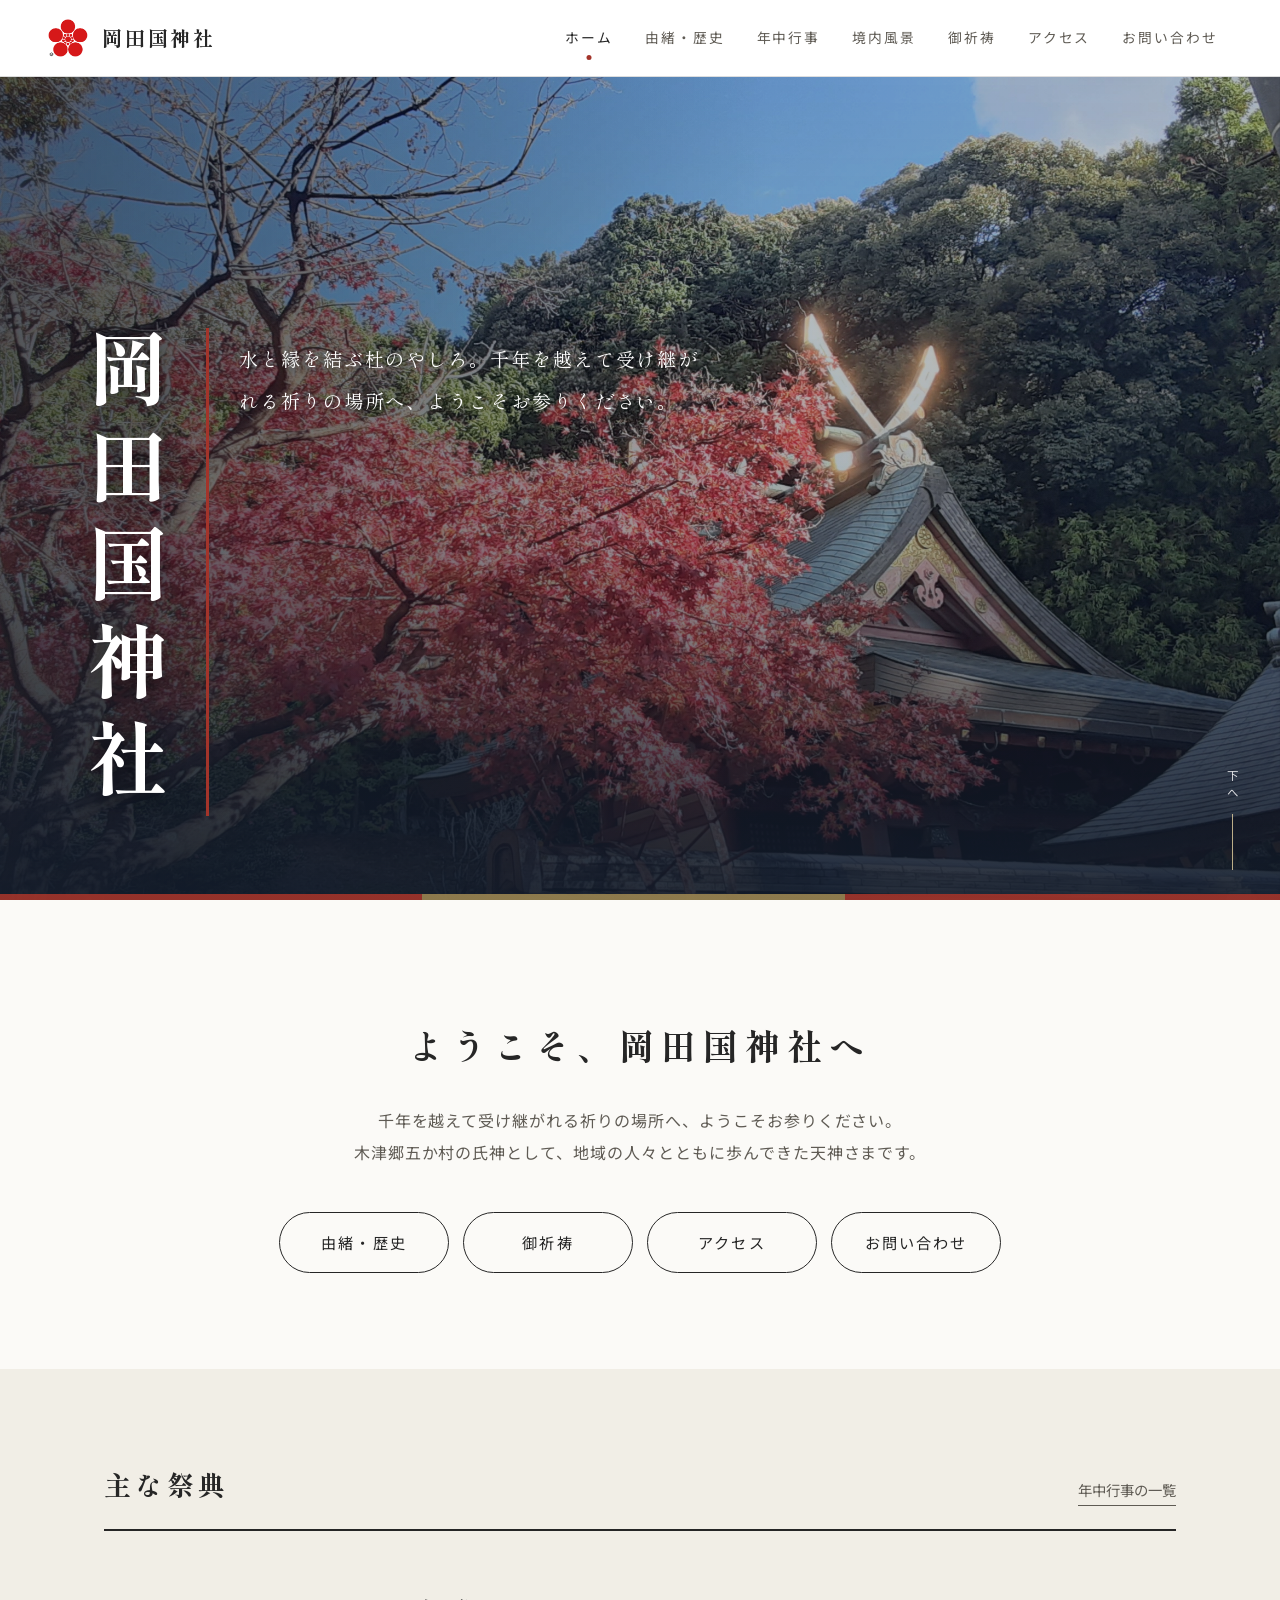
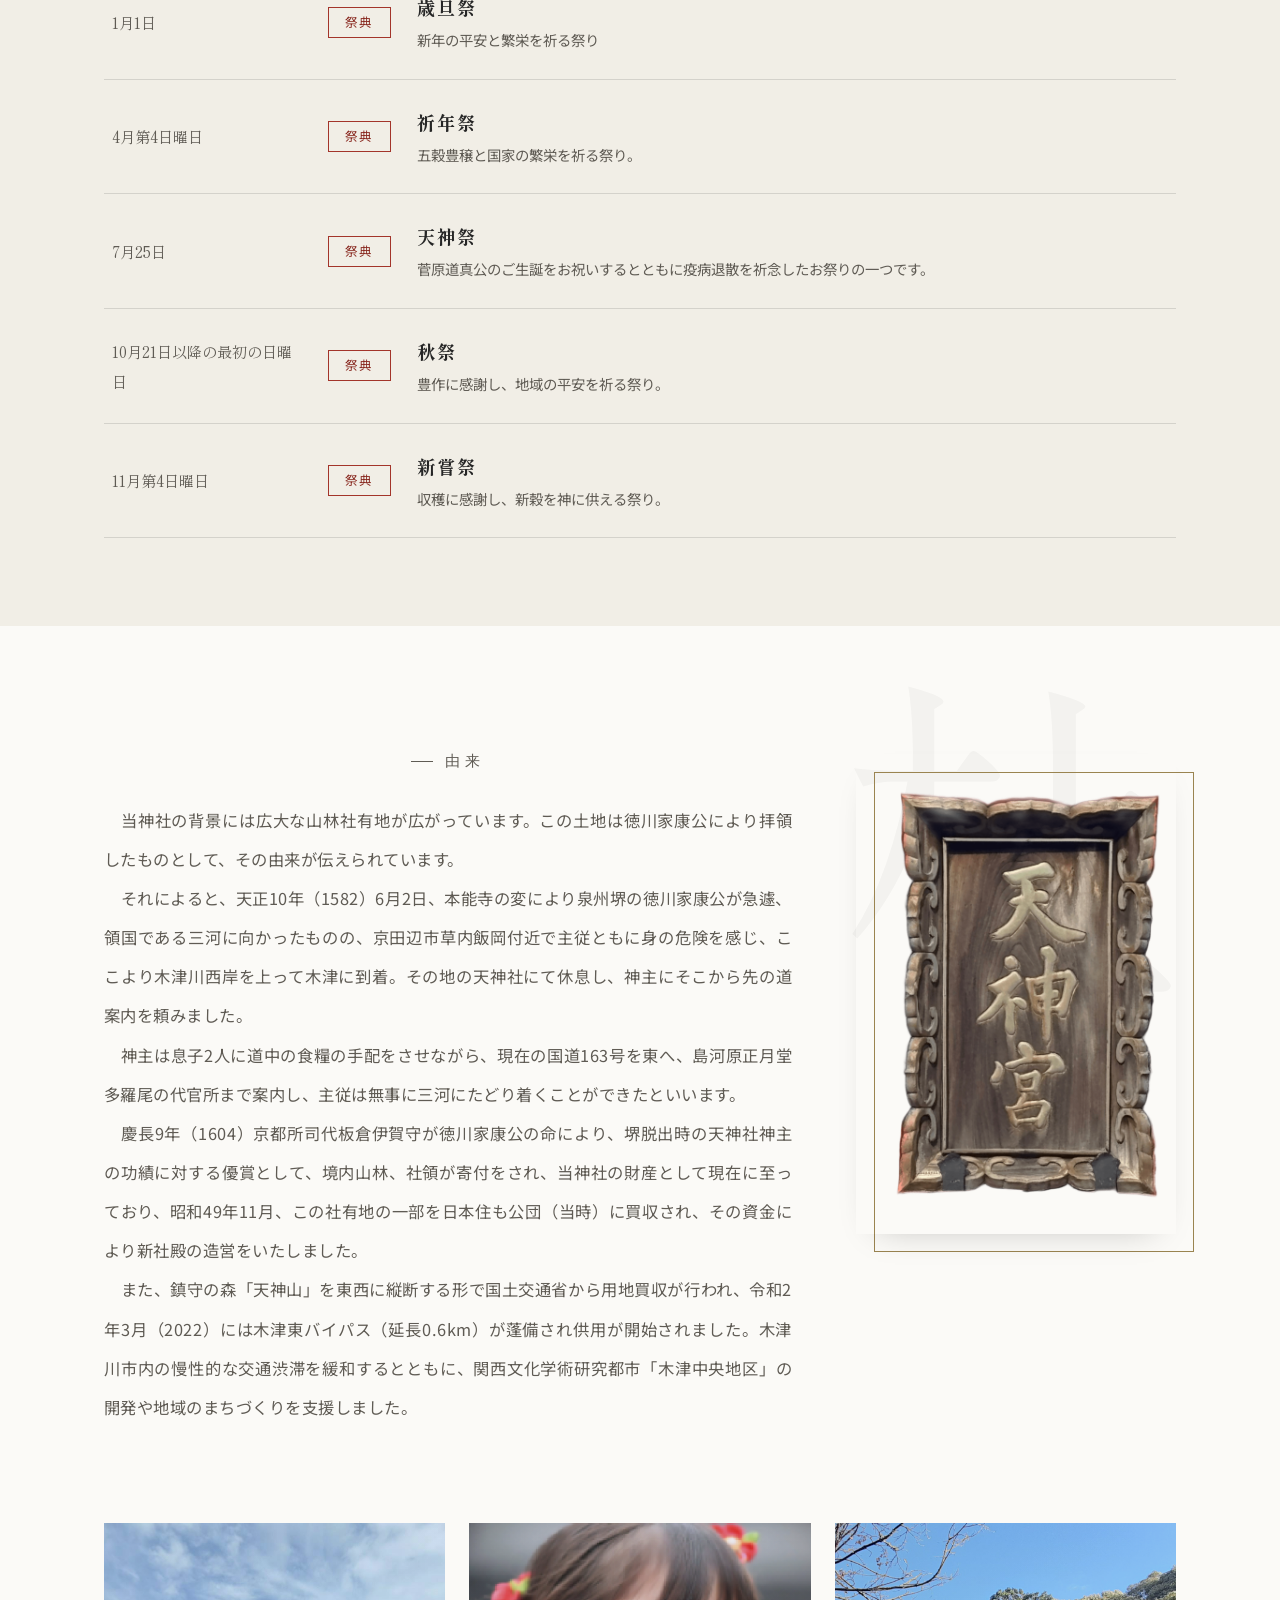
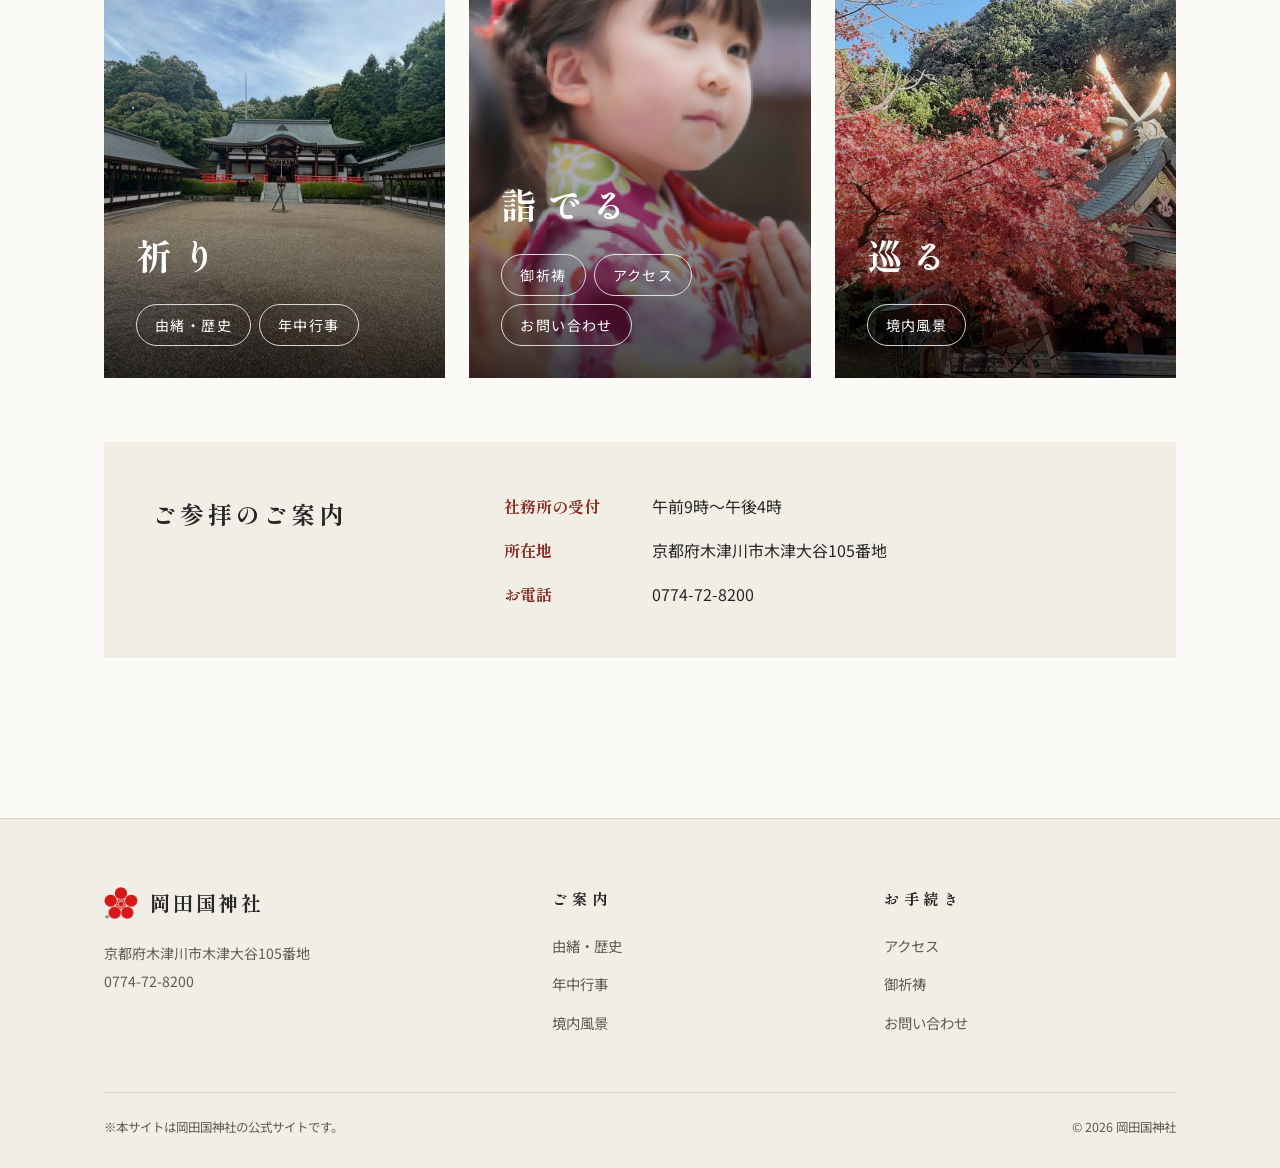
==== commit 556e8f45: "“伊勢神宮寄り”" ====
--- a/index.html
+++ b/index.html
@@ -151,6 +151,23 @@
       </div>
 
 
+      <!-- ご挨拶と主要リンク -->
+      <div class="welcome">
+        <h2>ようこそ、岡田国神社へ</h2>
+        <p>千年を越えて受け継がれる祈りの場所へ、ようこそお参りください。<br>木津郷五か村の氏神として、地域の人々とともに歩んできた天神さまです。</p>
+        <div class="btn-row">
+          <a href="#history" data-nav>由緒・歴史</a><a href="#prayer" data-nav>御祈祷</a><a href="#access" data-nav>アクセス</a><a href="#contact" data-nav>お問い合わせ</a>
+        </div>
+      </div>
+
+      <!-- 主な祭典 -->
+      <div class="band">
+        <div class="container">
+          <div class="sec-title"><h2>主な祭典</h2><a href="#events" data-nav>年中行事の一覧</a></div>
+          <ul class="news" id="homeNews"></ul>
+        </div>
+      </div>
+
       <!-- =====================================================
            HOME INTRODUCTION
       ====================================================== -->
@@ -191,77 +208,16 @@
           <!-- ===================================================
                QUICK LINKS
           ==================================================== -->
-          <div class="quicklinks">
-
-            <a
-              class="qlink"
-              href="#history"
-              data-nav
-            >
-              <div class="qlink-content">
-                <h3>由緒・歴史</h3>
-                <p>お祀りする神々と創祀のあゆみ</p>
-              </div>
-            </a>
-
-            <a
-              class="qlink"
-              href="#events"
-              data-nav
-            >
-              <div class="qlink-content">
-                <h3>年中行事</h3>
-                <p>一年を通じた神事とお祭り</p>
-              </div>
-            </a>
-
-            <a
-              class="qlink"
-              href="#photos"
-              data-nav
-            >
-              <div class="qlink-content">
-                <h3>境内風景</h3>
-                <p>社殿と旧社殿の写真</p>
-              </div>
-            </a>
-
-            <a
-              class="qlink"
-              href="#prayer"
-              data-nav
-            >
-              <div class="qlink-content">
-                <h3>御祈祷</h3>
-                <p>人生の節目のご祈願</p>
-              </div>
-            </a>
-
-            <a
-              class="qlink"
-              href="#access"
-              data-nav
-            >
-              <div class="qlink-content">
-                <h3>アクセス</h3>
-                <p>所在地と交通のご案内</p>
-              </div>
-            </a>
-
-            <a
-              class="qlink"
-              href="#contact"
-              data-nav
-            >
-              <div class="qlink-content">
-                <h3>お問い合わせ</h3>
-                <p>お電話・受付時間</p>
-              </div>
-            </a>
-
-          </div>
-
-        </div>
+          <div class="cats">
+            <div class="cat"><img src="images/home/社殿２.JPG" alt=""><div class="cat-body"><h3>祈り</h3><ul><li><a href="#history" data-nav>由緒・歴史</a></li><li><a href="#events" data-nav>年中行事</a></li></ul></div></div>
+            <div class="cat"><img src="images/gokitou/gokitou.png" alt=""><div class="cat-body"><h3>詣でる</h3><ul><li><a href="#prayer" data-nav>御祈祷</a></li><li><a href="#access" data-nav>アクセス</a></li><li><a href="#contact" data-nav>お問い合わせ</a></li></ul></div></div>
+            <div class="cat"><img src="images/home/紅葉.jpg" alt=""><div class="cat-body"><h3>巡る</h3><ul><li><a href="#photos" data-nav>境内風景</a></li></ul></div></div>
+          </div>
+          <div class="visit-box">
+            <h3>ご参拝のご案内</h3>
+            <dl><dt>社務所の受付</dt><dd>午前9時〜午後4時</dd><dt>所在地</dt><dd>京都府木津川市木津大谷105番地</dd><dt>お電話</dt><dd>0774-72-8200</dd></dl>
+          </div>
+</div>
 
       </div>
 
--- a/style.css
+++ b/style.css
@@ -297,3 +297,151 @@
 .prayer-card:hover::before{transform:scaleY(1)}
 ::selection{background:var(--shu);color:var(--white)}
 @media (max-width:900px){.intro-with-image::before{font-size:14rem;top:-40px}}
+
+/* =========================================================
+   神宮の公式サイトにならった、白と余白の凛とした見た目
+========================================================= */
+:root{
+  --paper:#fbfaf7; --paper-2:#f1eee6; --card:#ffffff;
+  --ink:#262626; --ink-soft:#5f5b54; --white:#ffffff;
+  --shu:#a3342a; --shu-dark:#8a2b22;
+  --gold:#9a8450; --gold-light:#d9c89a; --sumi:#1f1f1f;
+  --line:rgba(38,38,38,.14);
+  --shadow:0 14px 34px -22px rgba(0,0,0,.28);
+}
+body{background:var(--paper);color:var(--ink);line-height:2}
+::selection{background:var(--ink);color:#fff}
+.section{padding:120px 0}
+
+/* ヘッダー：白地に細い線 */
+.site-header{background:rgba(255,255,255,.95);border-bottom:1px solid var(--line)}
+.site-header::after{display:none}
+.brand{color:var(--ink)}
+.brand .mon{filter:none}
+.main-nav a{color:var(--ink-soft);letter-spacing:.14em}
+.main-nav a:hover,.main-nav a.active{color:var(--ink)}
+.main-nav a::after{background:var(--shu)}
+.hamburger span{background:var(--ink)}
+.mobile-nav.open{background:#fff;border-bottom:1px solid var(--line)}
+.mobile-nav a{color:var(--ink);border-top:1px solid var(--line)}
+.mobile-nav a.active{color:var(--shu-dark);background:var(--paper)}
+
+
+/* 見出し：墨色で静かに、中央揃え */
+.section-head h2,.page-banner h1{background:none;-webkit-text-fill-color:currentColor;color:var(--ink);font-weight:600;letter-spacing:.18em}
+.section-head{margin-bottom:64px}
+.section-head h2::after{width:1px;height:48px;margin:26px auto 0;background:var(--shu)}
+.eyebrow{color:var(--ink-soft);font-weight:500;letter-spacing:.34em;font-size:.95rem}
+.eyebrow::before,.eyebrow::after{width:22px;height:1px;background:var(--ink-soft)}
+.intro-content .eyebrow{display:flex;justify-content:center}
+.intro-with-image::before{color:var(--ink);opacity:.035}
+.intro-image::before{border-color:var(--gold)}
+.intro-text{color:var(--ink-soft);line-height:2.4}
+
+/* 面：平らな白に細い線 */
+.qlink,.deity-card,.t-item,.event-card,.prayer-category,.info-block,.contact-card,.map-wrapper{background:#fff}
+.deity-card,.t-item,.prayer-category,.contact-card,.info-block{box-shadow:none;border:1px solid var(--line)}
+.deity-card{border-top:1px solid var(--line)}
+.deity-card::before{content:"";position:absolute;left:32px;top:-1px;width:48px;height:3px;background:var(--shu)}
+.deity-card .tag{background:none;color:var(--shu-dark);padding:0;font-size:1rem;letter-spacing:.3em}
+.t-item::before{background:var(--shu)}
+.qlink{min-height:190px}
+.qlink::after{display:none}
+.qlink::before{height:1px;top:auto;bottom:0;background:var(--ink)}
+.qlink h3{font-weight:600}
+.qlink:hover{background:#fff;border-color:var(--ink);box-shadow:var(--shadow)}
+.qlink:hover h3{color:var(--shu-dark)}
+.qlink:hover p{color:var(--ink-soft)}
+.event-card:hover,.deity-card:hover{box-shadow:var(--shadow)}
+.event-card .month{color:var(--shu-dark)}
+.prayer-card{background:var(--paper)}
+.prayer-card:hover{background:#fff;color:var(--ink);border-color:var(--ink)}
+.prayer-note{background:none;border:0;border-top:1px solid var(--line);border-bottom:1px solid var(--line);color:var(--ink-soft)}
+.back-link{border-color:var(--ink);color:var(--ink)}
+.back-link:hover{background:var(--ink);color:#fff}
+.photo-card::after{border-color:rgba(255,255,255,.7)}
+.detail-hero,.prayer-image{border-bottom:0}
+
+/* ページ上部：明るい生成りに大きな題字 */
+.page-banner{background:var(--paper-2);color:var(--ink);padding:96px 0 64px;text-align:center;border-bottom:1px solid var(--line)}
+.page-banner::after{display:none}
+.page-banner h1{font-size:clamp(2rem,4.4vw,3rem)}
+.page-banner h1::after{width:1px;height:44px;margin:24px auto 0}
+.page-banner .jp-sub{color:var(--ink-soft);letter-spacing:.3em}
+.page-banner .crumbs{color:var(--ink-soft)}
+.page-banner .crumbs a{color:var(--shu-dark)!important}
+
+/* フッター：明るく簡素に */
+footer{background:var(--paper-2);color:var(--ink-soft);border-top:1px solid var(--line)}
+footer h4{color:var(--ink);letter-spacing:.3em}
+.brand-f .name{color:var(--ink)}
+footer li a:hover{color:var(--shu-dark)}
+.footer-bottom{border-top:1px solid var(--line);opacity:1}
+
+@media (max-width:560px){
+  .section{padding:72px 0}
+  .page-banner{padding:64px 0 48px}
+}
+
+/* =========================================================
+   トップページの構成（写真コラージュ／主な祭典／三つの入口）
+========================================================= */
+.kv{display:block;min-height:calc(100svh - var(--head));background:#f5f2eb}
+.kv::before,.kv::after{display:none}
+.kv-photos{position:absolute;inset:0;display:grid;grid-template-columns:repeat(12,1fr);grid-template-rows:repeat(8,1fr);gap:14px;padding:18px}
+.kv-photos img{width:100%;height:100%;object-fit:cover;opacity:0;animation:kvIn 1.6s cubic-bezier(.22,1,.36,1) forwards;animation-delay:calc(var(--i)*.18s + .2s)}
+@keyframes kvIn{from{opacity:0;transform:scale(1.06)}to{opacity:1;transform:none}}
+.kv-photos .p1{grid-area:1/1/5/4}
+.kv-photos .p2{grid-area:1/4/3/7}
+.kv-photos .p3{grid-area:1/7/4/10}
+.kv-photos .p4{grid-area:1/10/6/13}
+.kv-photos .p5{grid-area:5/1/9/3}
+.kv-photos .p6{grid-area:6/3/9/5}
+.kv-photos .p7{grid-area:6/9/9/13}
+.kv-photos .p8{grid-area:7/7/9/9}
+.kv-title{position:absolute;left:50%;top:50%;transform:translate(-50%,-50%);z-index:3;display:flex;flex-direction:row-reverse;gap:30px;align-items:flex-start;animation:kvTitle 1.6s 1.2s both}
+@keyframes kvTitle{from{opacity:0}to{opacity:1}}
+.kv-title h1{writing-mode:vertical-rl;font-size:clamp(3rem,7vw,5.4rem);font-weight:700;letter-spacing:.28em;color:var(--ink)}
+.kv-title p{writing-mode:vertical-rl;margin-top:1.4em;font-family:'Shippori Mincho',serif;font-size:clamp(.9rem,1.4vw,1.1rem);letter-spacing:.35em;color:var(--ink-soft)}
+
+.welcome{padding:110px 24px 96px;text-align:center}
+.welcome h2{font-size:clamp(1.6rem,3vw,2.2rem);letter-spacing:.2em}
+.welcome p{margin-top:24px;color:var(--ink-soft);letter-spacing:.06em}
+.btn-row{display:flex;flex-wrap:wrap;justify-content:center;gap:14px;margin-top:44px}
+.btn-row a{min-width:170px;padding:14px 28px;border:1px solid var(--ink);border-radius:999px;font-size:.95rem;letter-spacing:.14em;transition:background .3s,color .3s}
+.btn-row a:hover{background:var(--ink);color:#fff}
+
+.band{padding:88px 0;background:var(--paper-2)}
+.sec-title{display:flex;justify-content:space-between;align-items:baseline;gap:20px;margin-bottom:34px;padding-bottom:18px;border-bottom:2px solid var(--ink)}
+.sec-title h2{font-size:1.7rem;letter-spacing:.16em}
+.sec-title a{font-size:.9rem;color:var(--ink-soft);border-bottom:1px solid var(--ink-soft)}
+.news{list-style:none}
+.news a{display:flex;align-items:center;gap:26px;padding:24px 8px;border-bottom:1px solid var(--line);transition:background .25s,padding .25s}
+.news a:hover{background:rgba(255,255,255,.7);padding-left:20px}
+.news .d{flex:none;width:12.5em;font-family:'Shippori Mincho',serif;font-size:.95rem;color:var(--ink-soft)}
+.news .t{flex:none;padding:2px 16px;border:1px solid var(--shu);color:var(--shu-dark);font-size:.78rem;letter-spacing:.2em}
+.news .n{flex:1;font-size:.9rem;color:var(--ink-soft)}
+.news .n b{display:block;font-family:'Shippori Mincho',serif;font-size:1.15rem;color:var(--ink);letter-spacing:.1em}
+
+.cats{display:grid;grid-template-columns:repeat(3,1fr);gap:24px;margin-top:96px}
+.cat{position:relative;aspect-ratio:3/4;overflow:hidden;background:var(--sumi)}
+.cat img{position:absolute;inset:0;width:100%;height:100%;object-fit:cover;transition:transform 1.2s}
+.cat:hover img{transform:scale(1.06)}
+.cat::after{content:"";position:absolute;inset:0;background:linear-gradient(0deg,rgba(0,0,0,.72),rgba(0,0,0,.05) 65%)}
+.cat-body{position:absolute;left:0;right:0;bottom:0;z-index:2;padding:32px;color:#fff}
+.cat h3{font-size:2.2rem;letter-spacing:.3em}
+.cat ul{list-style:none;margin-top:14px;display:flex;flex-wrap:wrap;gap:8px}
+.cat a{display:block;padding:6px 18px;border:1px solid rgba(255,255,255,.8);border-radius:999px;font-size:.88rem;letter-spacing:.1em;transition:background .3s,color .3s}
+.cat a:hover{background:#fff;color:var(--ink)}
+.visit-box{display:grid;grid-template-columns:1fr 2fr;gap:40px;margin-top:64px;padding:48px;background:var(--paper-2)}
+.visit-box h3{font-size:1.5rem;letter-spacing:.16em}
+.visit-box dl{display:grid;grid-template-columns:8em 1fr;gap:12px 20px}
+.visit-box dt{font-family:'Shippori Mincho',serif;font-weight:700;color:var(--shu-dark)}
+
+@media (max-width:900px){.cats{grid-template-columns:1fr}.cat{aspect-ratio:16/10}.visit-box{grid-template-columns:1fr;padding:32px 24px}.news a{flex-wrap:wrap;gap:10px}.news .d{width:auto}.news .n{flex-basis:100%}}
+@media (max-width:640px){
+  .kv-photos{grid-template-columns:repeat(4,1fr);grid-template-rows:repeat(8,1fr);gap:8px;padding:10px}
+  .kv-photos .p1{grid-area:1/1/4/3}.kv-photos .p4{grid-area:1/3/3/5}.kv-photos .p5{grid-area:6/1/9/3}.kv-photos .p7{grid-area:5/3/9/5}
+  .kv-photos .p2,.kv-photos .p3,.kv-photos .p6,.kv-photos .p8{display:none}
+  .kv-title{gap:18px}.welcome{padding:72px 20px}.band{padding:60px 0}
+}
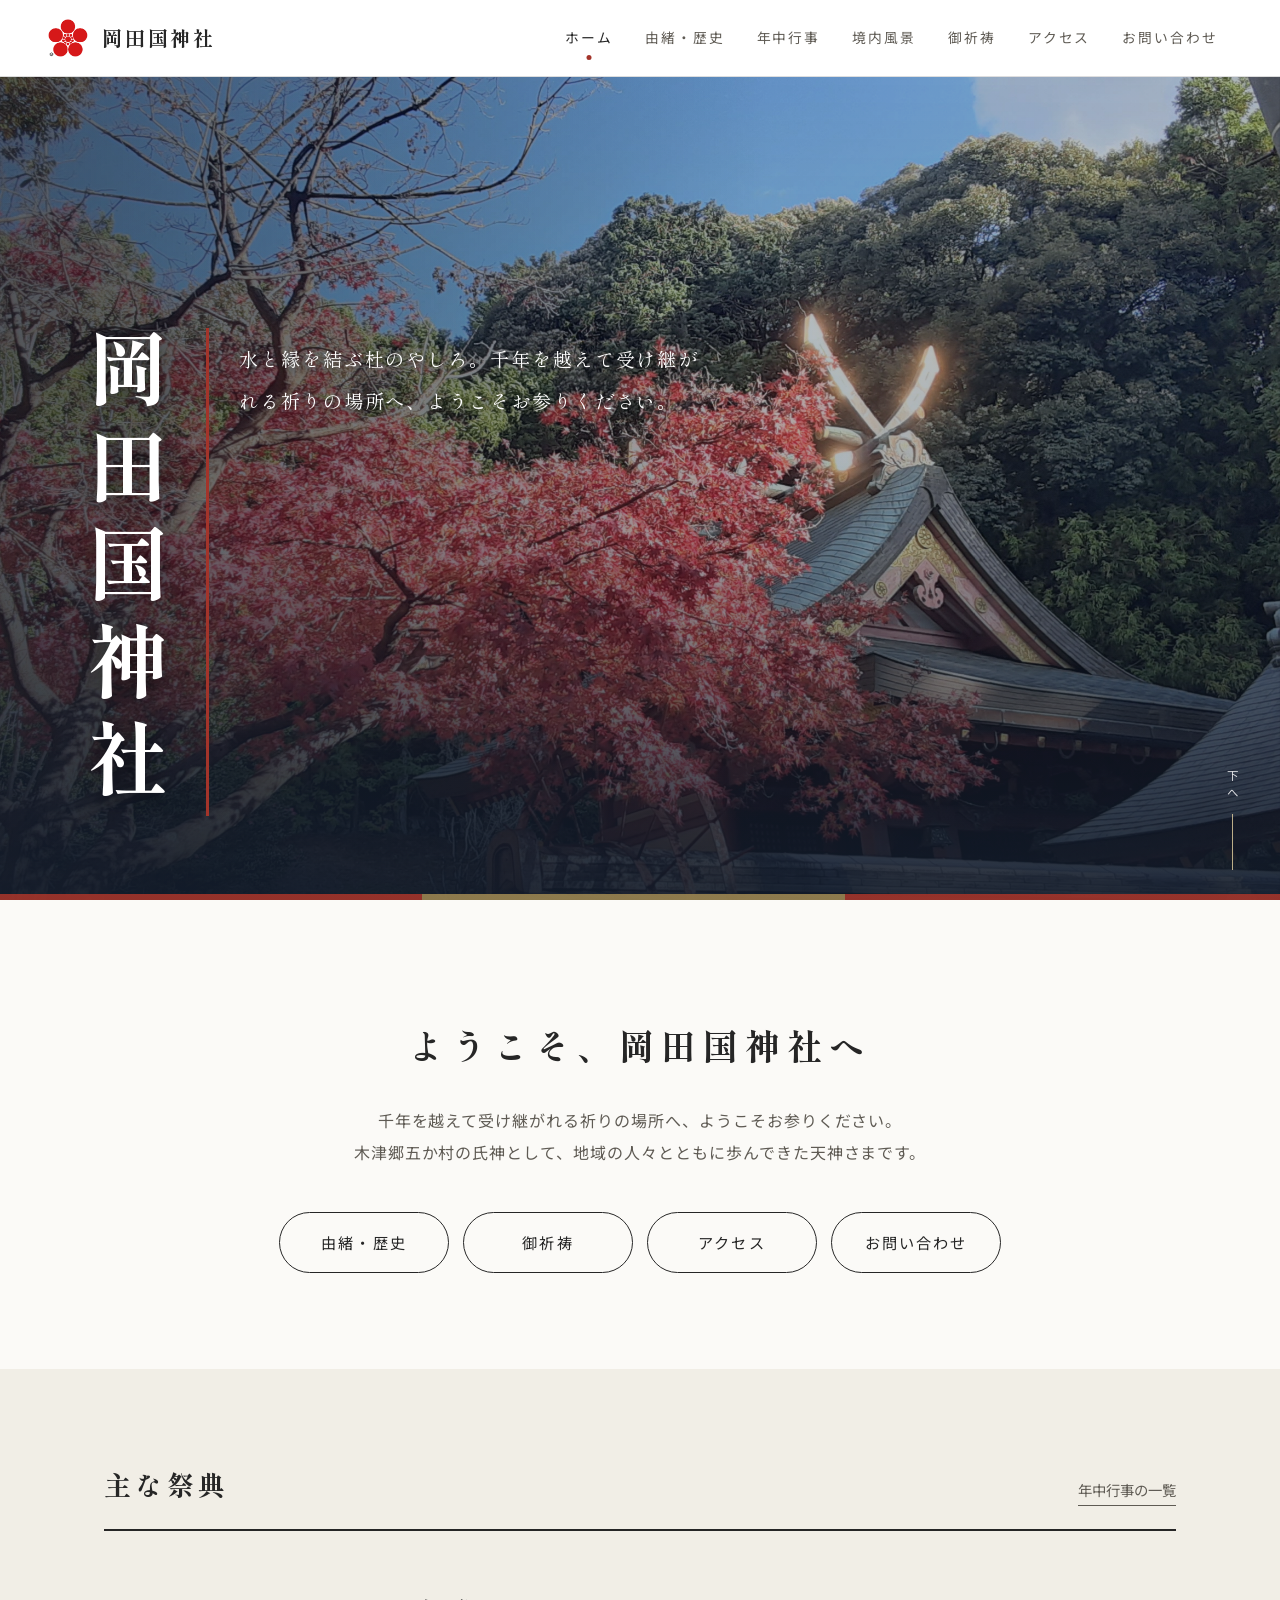
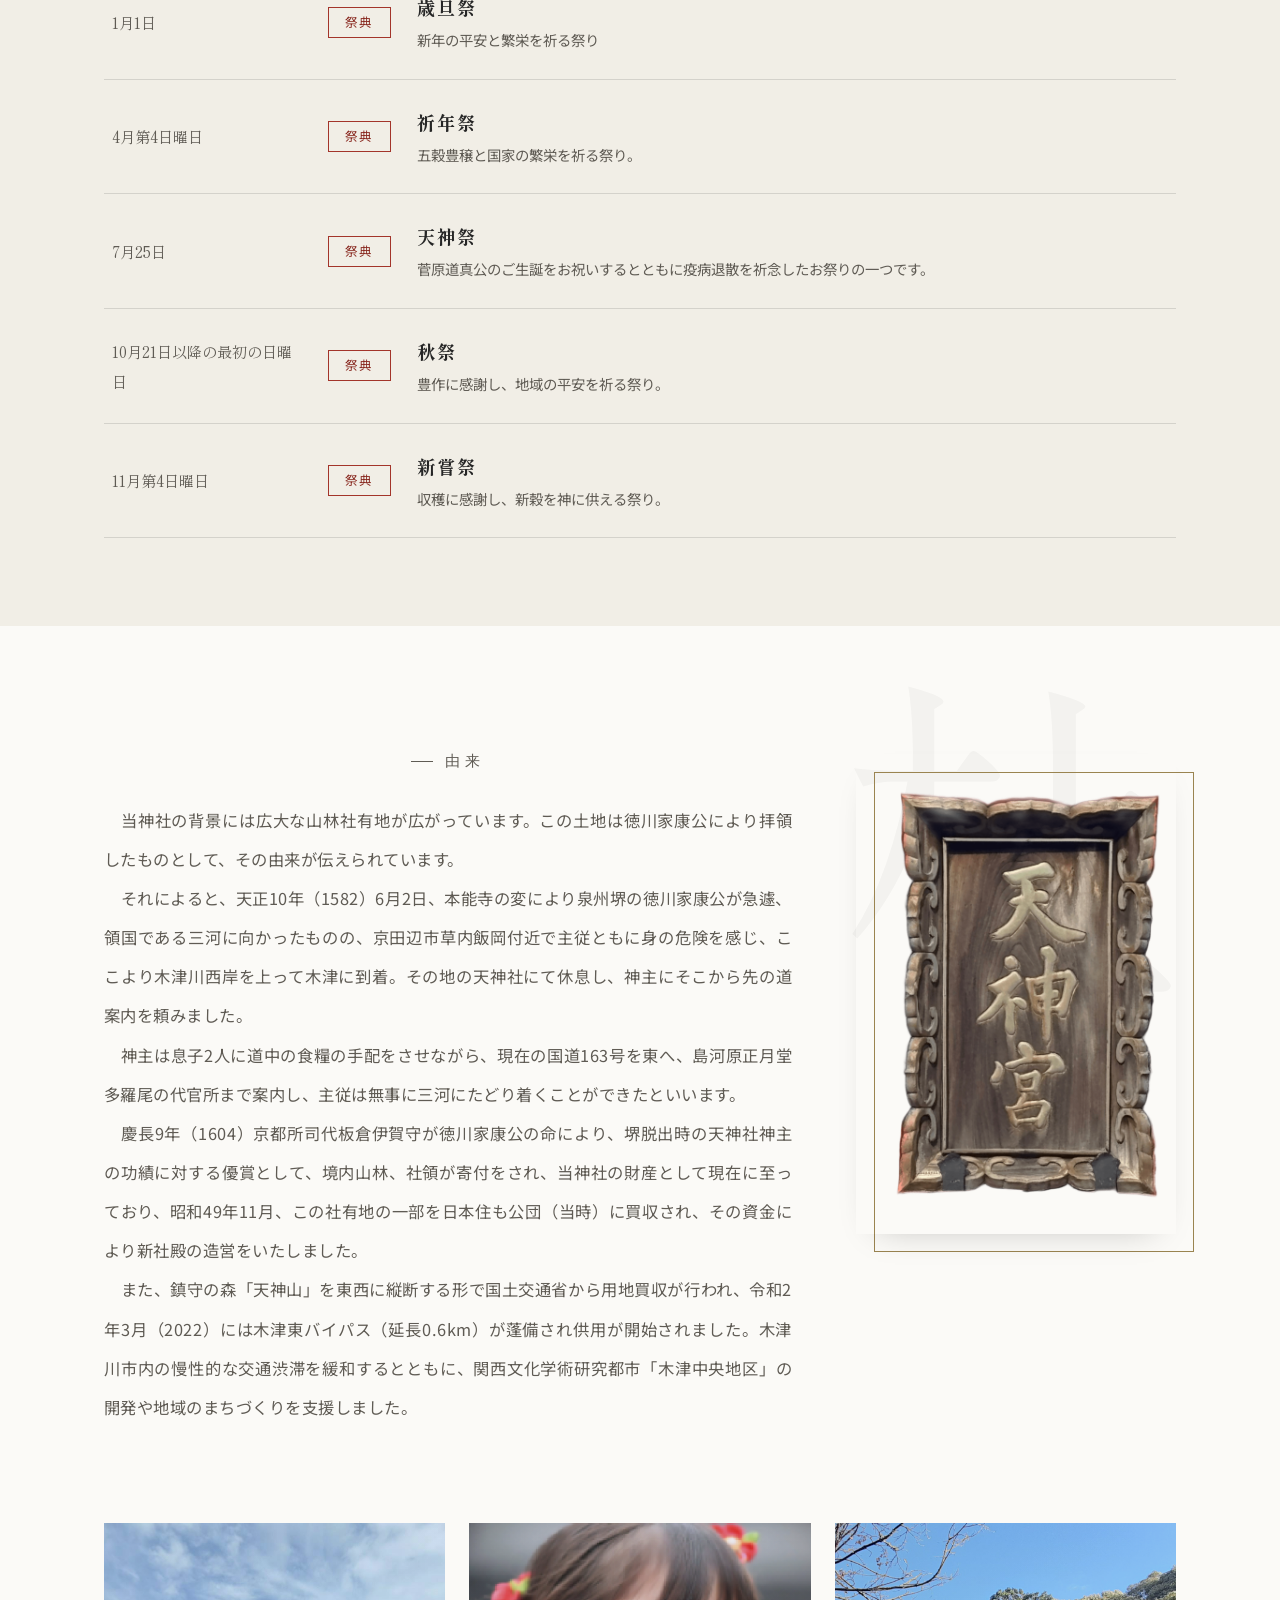
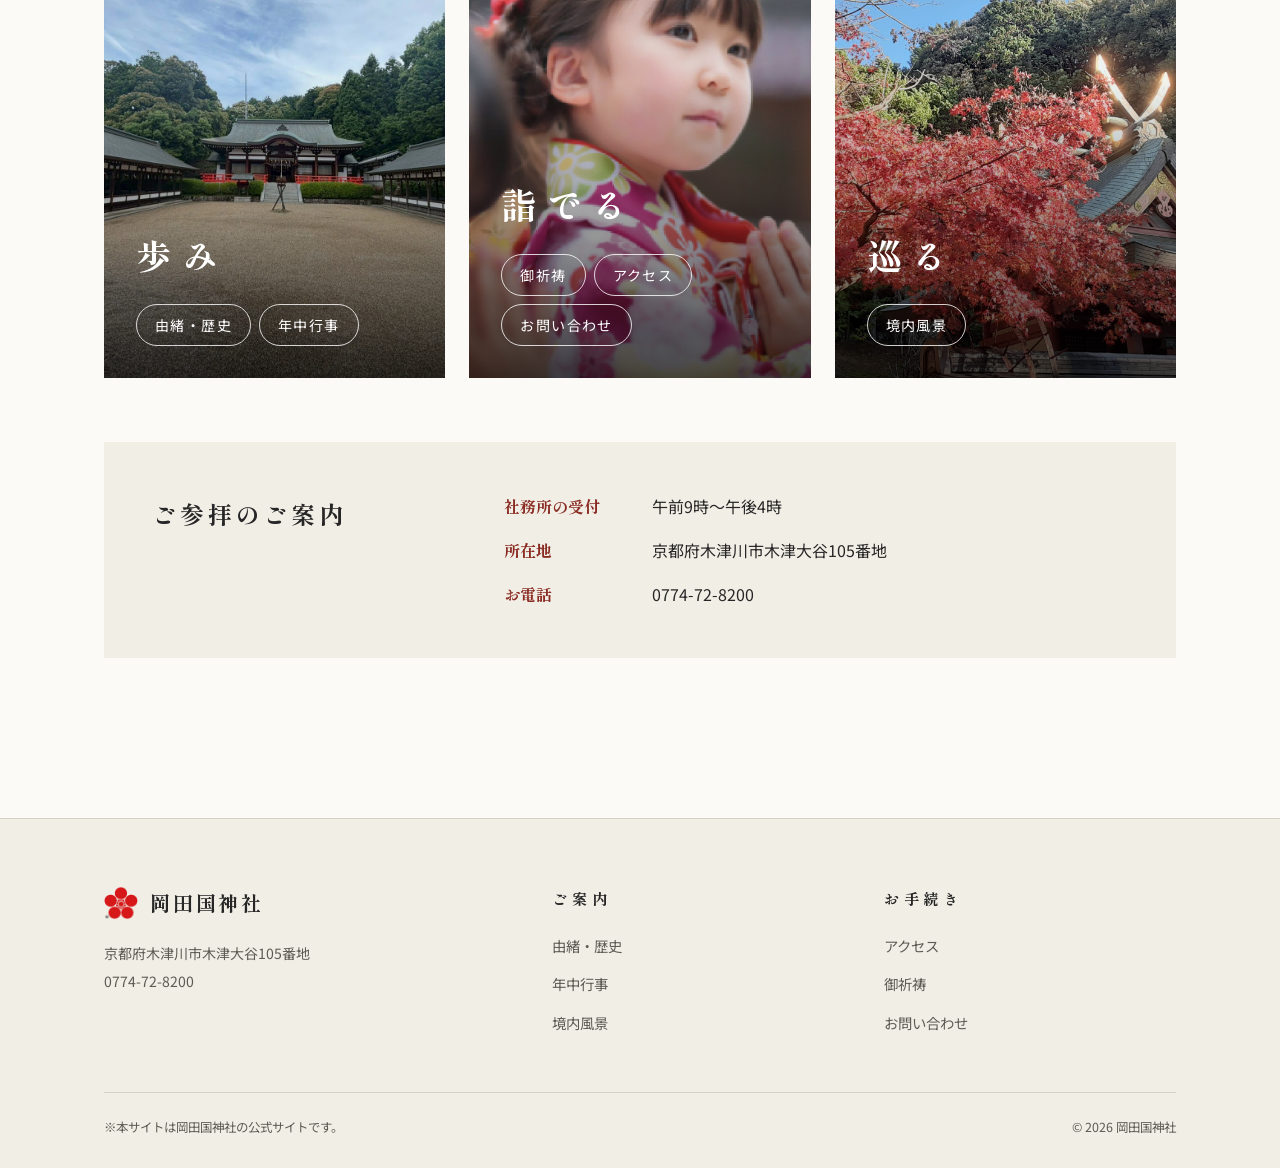
==== commit 95af3119: "“伊勢神宮寄り”" ====
--- a/index.html
+++ b/index.html
@@ -209,7 +209,7 @@
                QUICK LINKS
           ==================================================== -->
           <div class="cats">
-            <div class="cat"><img src="images/home/社殿２.JPG" alt=""><div class="cat-body"><h3>祈り</h3><ul><li><a href="#history" data-nav>由緒・歴史</a></li><li><a href="#events" data-nav>年中行事</a></li></ul></div></div>
+            <div class="cat"><img src="images/home/社殿２.JPG" alt=""><div class="cat-body"><h3>歩み</h3><ul><li><a href="#history" data-nav>由緒・歴史</a></li><li><a href="#events" data-nav>年中行事</a></li></ul></div></div>
             <div class="cat"><img src="images/gokitou/gokitou.png" alt=""><div class="cat-body"><h3>詣でる</h3><ul><li><a href="#prayer" data-nav>御祈祷</a></li><li><a href="#access" data-nav>アクセス</a></li><li><a href="#contact" data-nav>お問い合わせ</a></li></ul></div></div>
             <div class="cat"><img src="images/home/紅葉.jpg" alt=""><div class="cat-body"><h3>巡る</h3><ul><li><a href="#photos" data-nav>境内風景</a></li></ul></div></div>
           </div>
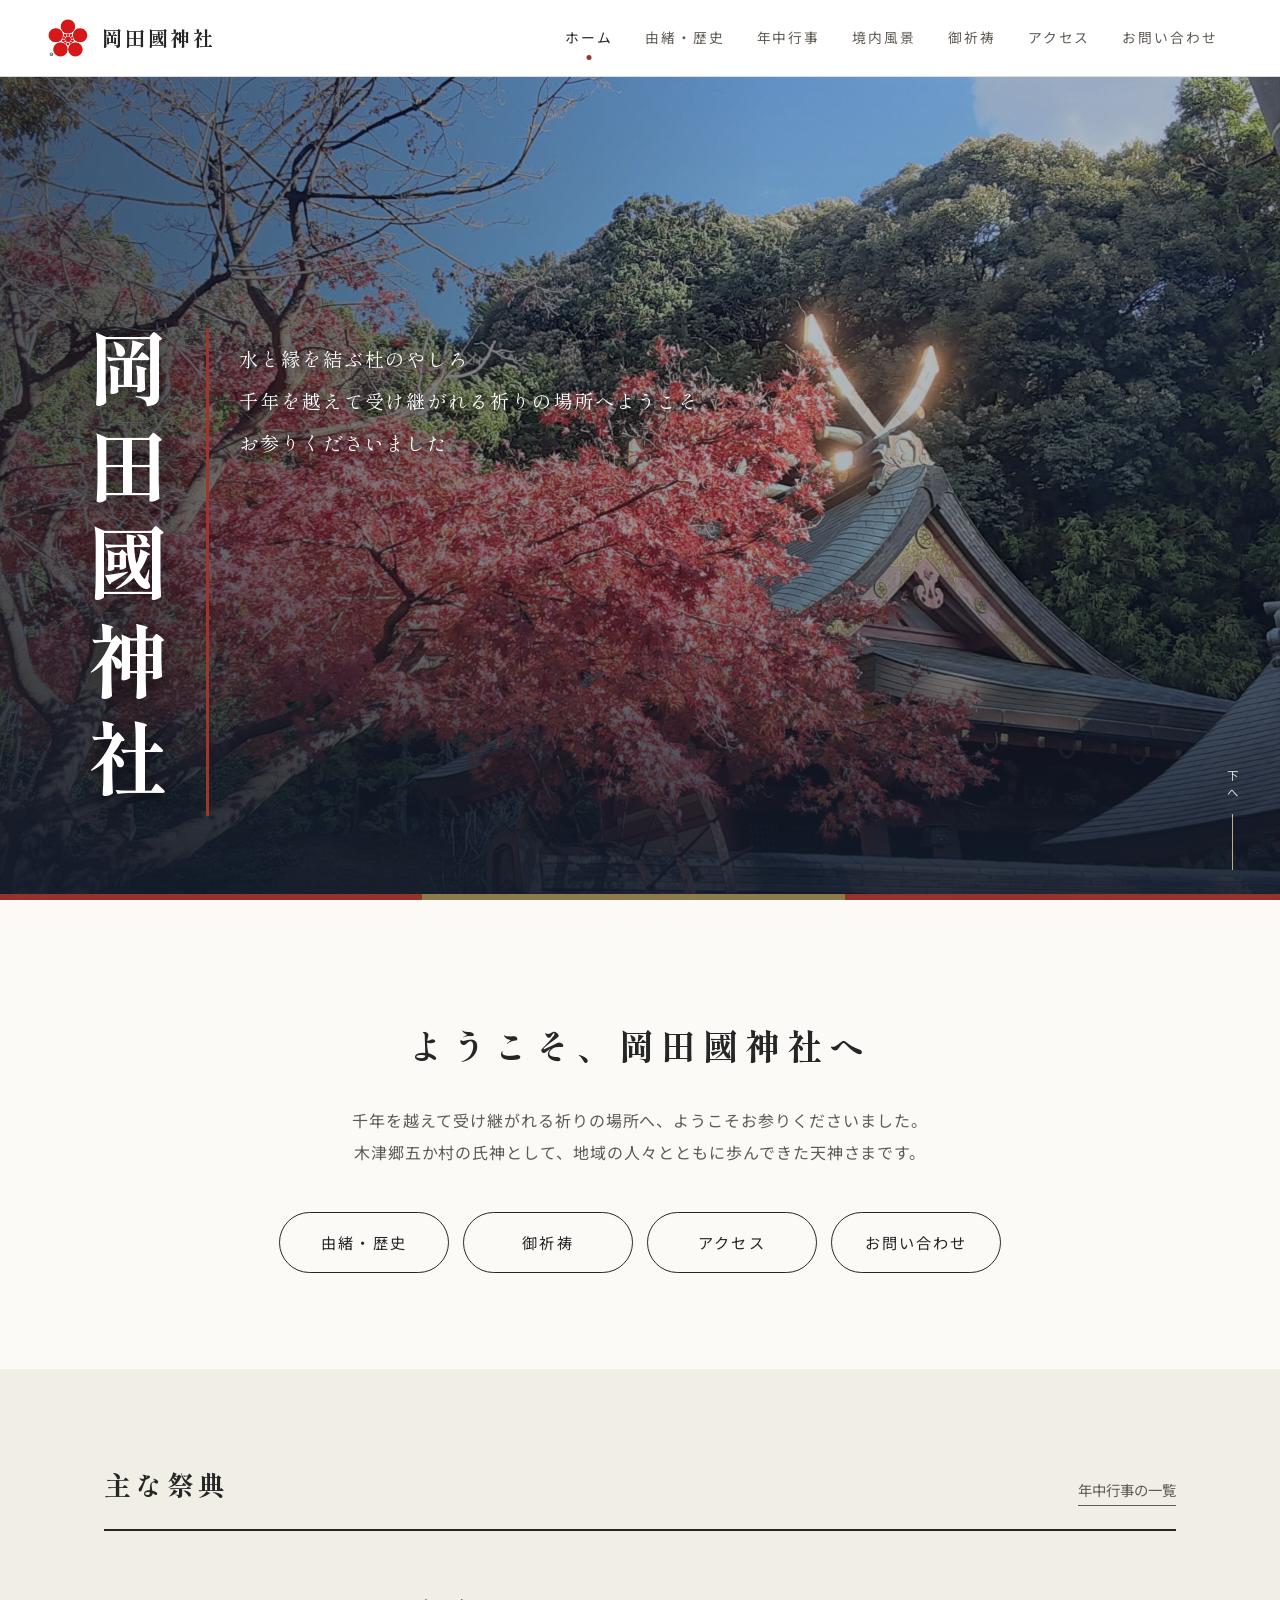
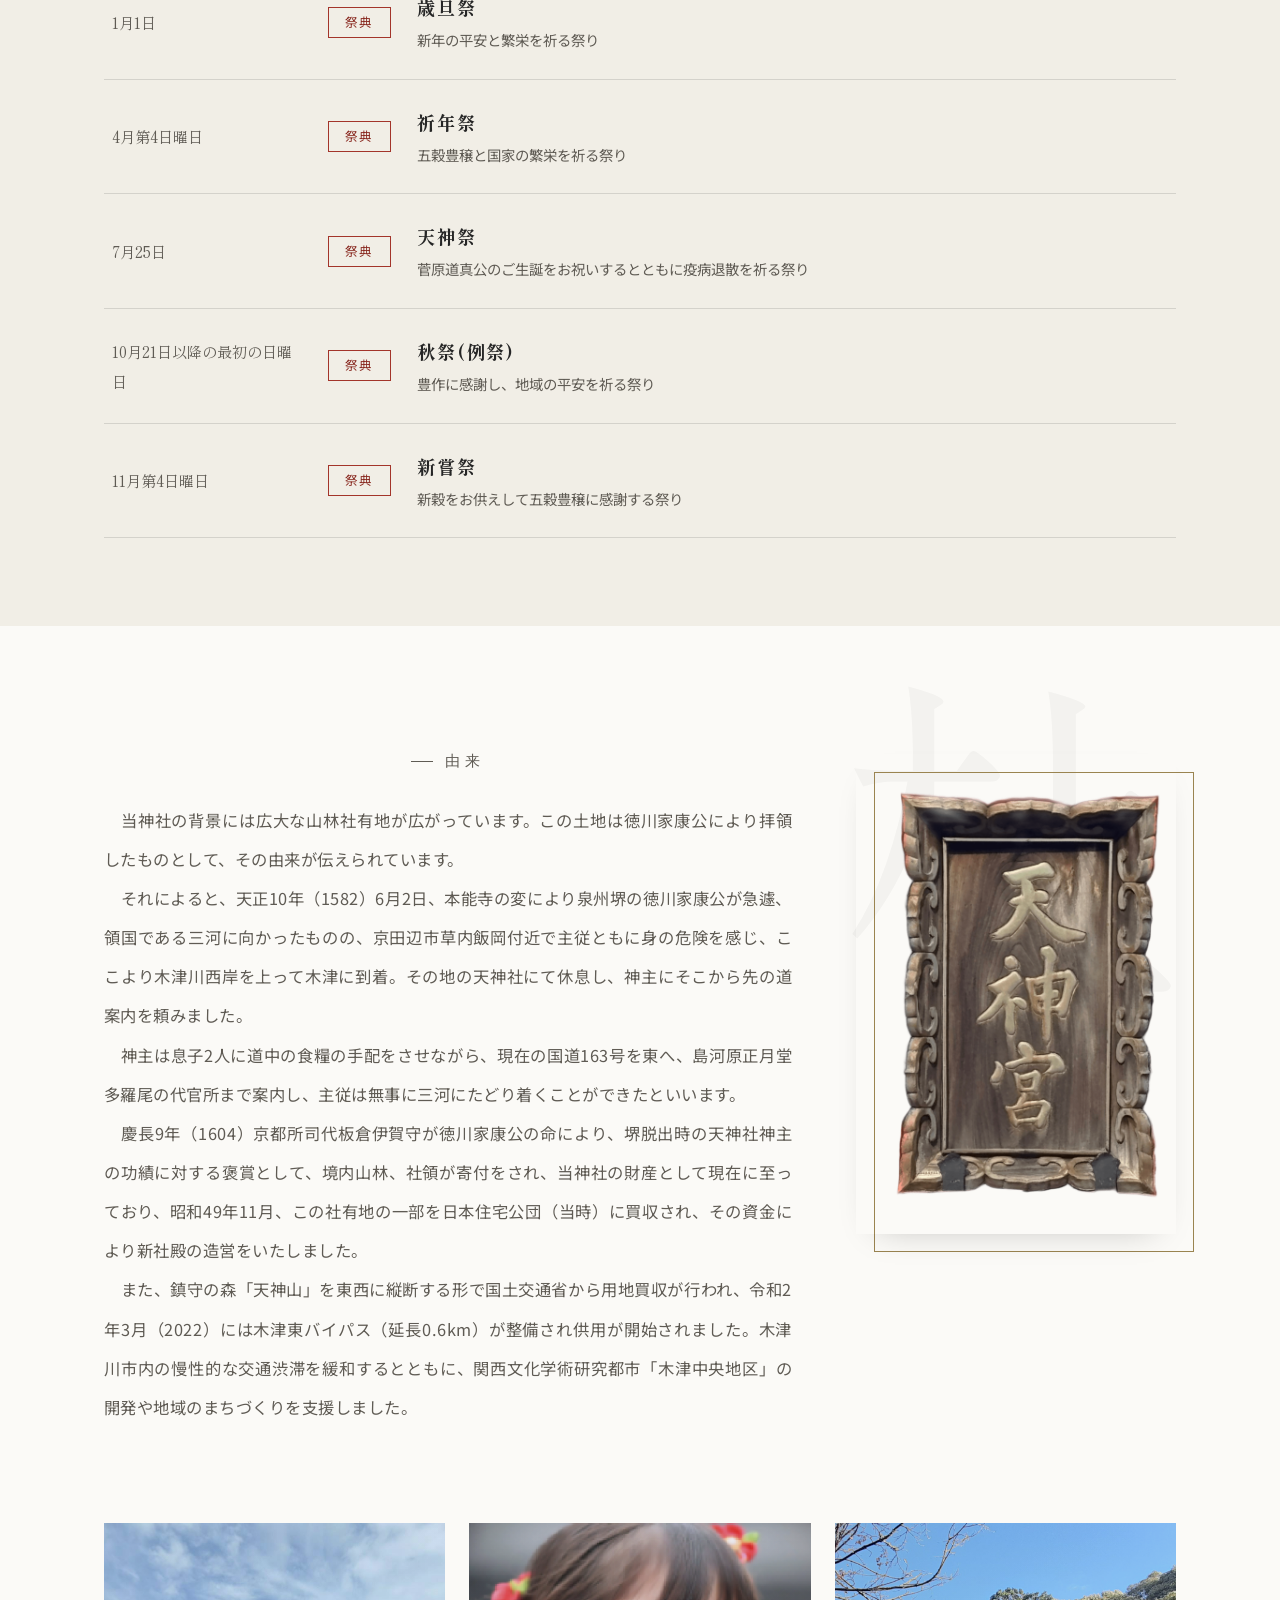
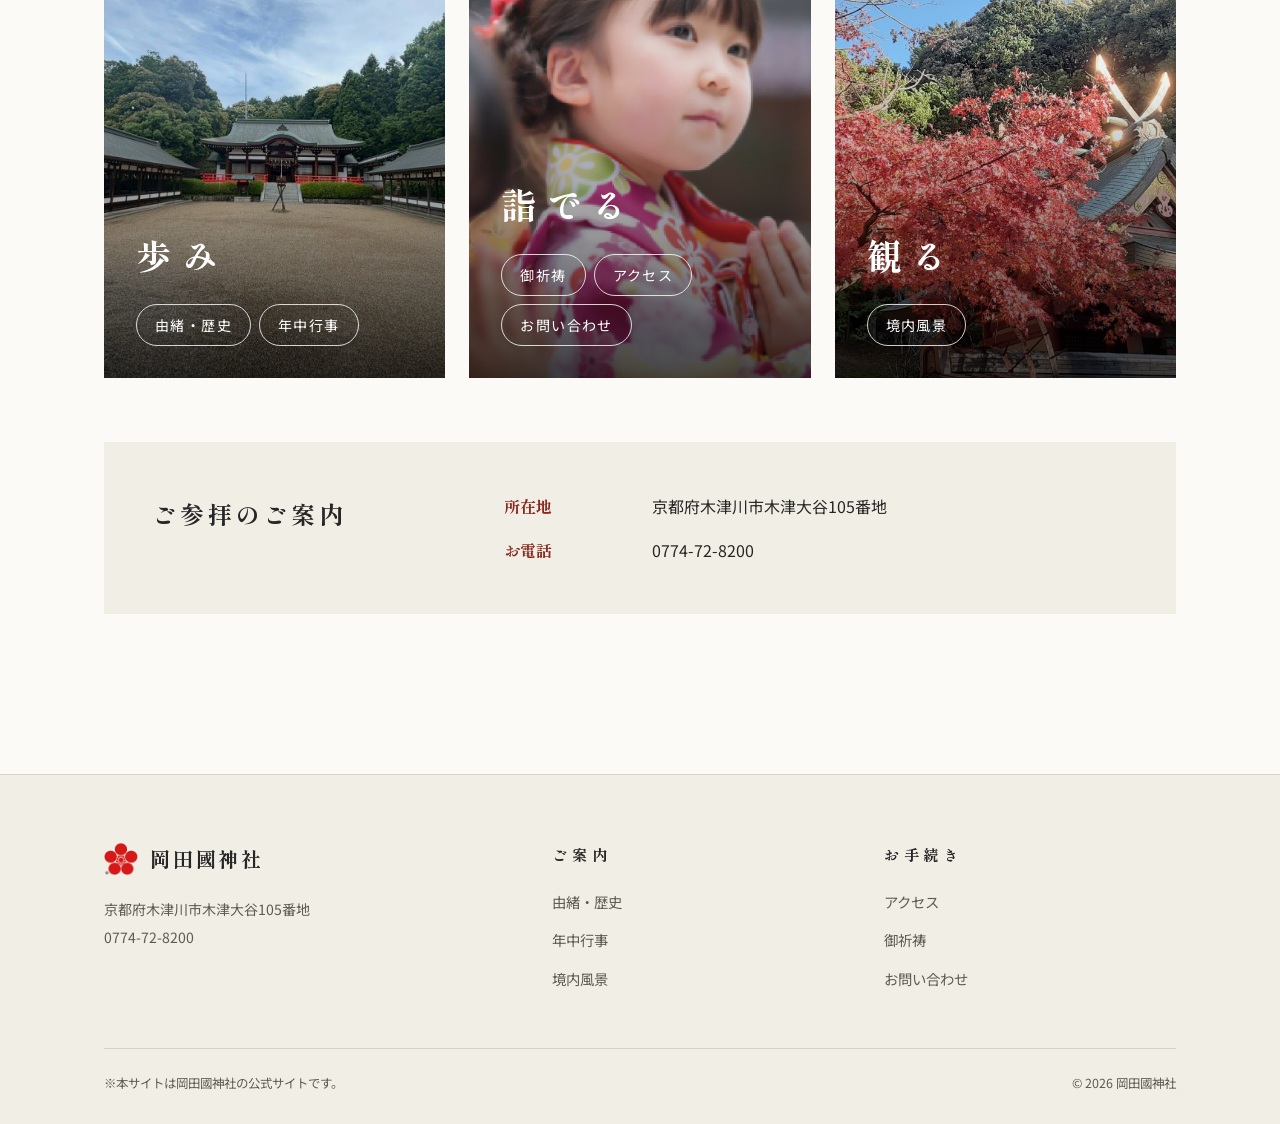
==== commit 57be8723: "“全体修正”" ====
--- a/index.html
+++ b/index.html
@@ -5,7 +5,7 @@
   <meta charset="UTF-8">
   <meta name="viewport" content="width=device-width, initial-scale=1.0">
 
-  <title>岡田国神社 -おかだくにじんじゃ- 公式サイト</title>
+  <title>岡田國神社 -おかだくにじんじゃ- 公式サイト</title>
 
   <!-- Google Fonts -->
   <link rel="preconnect" href="https://fonts.googleapis.com">
@@ -36,7 +36,7 @@
         >
 
         <span class="name">
-          岡田国神社
+          岡田國神社
         </span>
       </a>
 
@@ -136,10 +136,11 @@
 
             <div class="hero-title-block">
 
-              <h1>岡田国神社</h1>
+              <h1>岡田國神社</h1>
 
               <p>
-                水と縁を結ぶ杜のやしろ。千年を越えて受け継がれる祈りの場所へ、ようこそお参りください。
+                水と縁を結ぶ杜のやしろ<br>
+                千年を越えて受け継がれる祈りの場所へようこそお参りくださいました
               </p>
 
             </div>
@@ -153,8 +154,8 @@
 
       <!-- ご挨拶と主要リンク -->
       <div class="welcome">
-        <h2>ようこそ、岡田国神社へ</h2>
-        <p>千年を越えて受け継がれる祈りの場所へ、ようこそお参りください。<br>木津郷五か村の氏神として、地域の人々とともに歩んできた天神さまです。</p>
+        <h2>ようこそ、岡田國神社へ</h2>
+        <p>千年を越えて受け継がれる祈りの場所へ、ようこそお参りくださいました。<br>木津郷五か村の氏神として、地域の人々とともに歩んできた天神さまです。</p>
         <div class="btn-row">
           <a href="#history" data-nav>由緒・歴史</a><a href="#prayer" data-nav>御祈祷</a><a href="#access" data-nav>アクセス</a><a href="#contact" data-nav>お問い合わせ</a>
         </div>
@@ -186,8 +187,8 @@
                 　当神社の背景には広大な山林社有地が広がっています。この土地は徳川家康公により拝領したものとして、その由来が伝えられています。
                 <br>　それによると、天正10年（1582）6月2日、本能寺の変により泉州堺の徳川家康公が急遽、領国である三河に向かったものの、京田辺市草内飯岡付近で主従ともに身の危険を感じ、ここより木津川西岸を上って木津に到着。その地の天神社にて休息し、神主にそこから先の道案内を頼みました。
                 <br>　神主は息子2人に道中の食糧の手配をさせながら、現在の国道163号を東へ、島河原正月堂多羅尾の代官所まで案内し、主従は無事に三河にたどり着くことができたといいます。
-                <br>　慶長9年（1604）京都所司代板倉伊賀守が徳川家康公の命により、堺脱出時の天神社神主の功績に対する優賞として、境内山林、社領が寄付をされ、当神社の財産として現在に至っており、昭和49年11月、この社有地の一部を日本住も公団（当時）に買収され、その資金により新社殿の造営をいたしました。
-                <br>　また、鎮守の森「天神山」を東西に縦断する形で国土交通省から用地買収が行われ、令和2年3月（2022）には木津東バイパス（延長0.6km）が蓬備され供用が開始されました。木津川市内の慢性的な交通渋滞を緩和するとともに、関西文化学術研究都市「木津中央地区」の開発や地域のまちづくりを支援しました。
+                <br>　慶長9年（1604）京都所司代板倉伊賀守が徳川家康公の命により、堺脱出時の天神社神主の功績に対する褒賞として、境内山林、社領が寄付をされ、当神社の財産として現在に至っており、昭和49年11月、この社有地の一部を日本住宅公団（当時）に買収され、その資金により新社殿の造営をいたしました。
+                <br>　また、鎮守の森「天神山」を東西に縦断する形で国土交通省から用地買収が行われ、令和2年3月（2022）には木津東バイパス（延長0.6km）が整備され供用が開始されました。木津川市内の慢性的な交通渋滞を緩和するとともに、関西文化学術研究都市「木津中央地区」の開発や地域のまちづくりを支援しました。
               </p>
 
             </div>
@@ -197,7 +198,7 @@
 
               <img
                 src="images/IMG_6708.png"
-                alt="岡田国神社"
+                alt="岡田國神社"
               >
 
             </div>
@@ -211,11 +212,11 @@
           <div class="cats">
             <div class="cat"><img src="images/home/社殿２.JPG" alt=""><div class="cat-body"><h3>歩み</h3><ul><li><a href="#history" data-nav>由緒・歴史</a></li><li><a href="#events" data-nav>年中行事</a></li></ul></div></div>
             <div class="cat"><img src="images/gokitou/gokitou.png" alt=""><div class="cat-body"><h3>詣でる</h3><ul><li><a href="#prayer" data-nav>御祈祷</a></li><li><a href="#access" data-nav>アクセス</a></li><li><a href="#contact" data-nav>お問い合わせ</a></li></ul></div></div>
-            <div class="cat"><img src="images/home/紅葉.jpg" alt=""><div class="cat-body"><h3>巡る</h3><ul><li><a href="#photos" data-nav>境内風景</a></li></ul></div></div>
+            <div class="cat"><img src="images/home/紅葉.jpg" alt=""><div class="cat-body"><h3>観る</h3><ul><li><a href="#photos" data-nav>境内風景</a></li></ul></div></div>
           </div>
           <div class="visit-box">
             <h3>ご参拝のご案内</h3>
-            <dl><dt>社務所の受付</dt><dd>午前9時〜午後4時</dd><dt>所在地</dt><dd>京都府木津川市木津大谷105番地</dd><dt>お電話</dt><dd>0774-72-8200</dd></dl>
+            <dl><dt>所在地</dt><dd>京都府木津川市木津大谷105番地</dd><dt>お電話</dt><dd>0774-72-8200</dd></dl>
           </div>
 </div>
 
@@ -333,17 +334,13 @@
           <div class="timeline">
 
             <div class="t-item">
+              <figure class="t-fig"><img src="images/kyushaden/kyushaden2.JPG" alt="旧社殿" loading="lazy"><figcaption>旧社殿</figcaption></figure>
 
               <p>
                 　本社の創立は斉明天皇の白雉5年
-                （654）に、生国魂尊をお祀りしたのが始まりと伝えられています。後年、境内敷地を発掘調査したところ、奈良時代前後の土器などはもちろん、はるか1万3000年前の石器までもが多数出土しました。また平成29年、国道163号木津
-                東バイパス事業に伴い行われた発掘調査においては、奈良・平安時代を中心とする遺構が確認されています。
-                <br>　奈良・平安時代に編集された「3代実録」によれば、清和天皇の貞観元年（859）、岡田神社（従五位
-                下）、岡田國神社（従五位上）奉授とあります。また平安時代、『冽天皇の勅命により編算された「延喜式」では、月次新営大社に列せられています。
-                <br>　明治6年5月、郷社に列せられ、同11年3月には「延喜式」内岡田國神社として確定されました。応仁天皇を祀った八幡宮の創始は天慶元年（938）と伝えられています。
-                平安時代に入り天神信仰が高まり
-                当社も菅原道真公をお祀りして以
-                来、通称天神宮と称され、木津郷五カ村の氏神として信仰を集めながら今日に至っています。
+                （654）に、生国魂尊をお祀りしたのが始まりと伝えられています。後年、境内敷地を発掘調査したところ、奈良時代前後の土器などはもちろん、はるか1万3000年前の石器までもが多数出土しました。また平成29年、国道163号木津東バイパス事業に伴い行われた発掘調査においては、奈良・平安時代を中心とする遺構が確認されています。
+                <br>　奈良・平安時代に編集された「三代実録」によれば、清和天皇の貞観元年（859）、岡田鴨神社（従五位下）、岡田國神社（従五位上）奉授とあります。また平安時代、『醍醐天皇の勅命により編算された「延喜式」では、月次新嘗大社に列せられています。
+                <br>　明治6年5月、郷社に列せられ、同11年3月には「延喜式」内岡田國神社として確定されました。応仁天皇を祀った八幡宮の創始は天慶元年（938）と伝えられています。平安時代に入り天神信仰が高まり当社も菅原道真公をお祀りして以来、通称天神宮と称され、木津郷五カ村の氏神として信仰を集めながら今日に至っています。
               </p>
 
             </div>
@@ -421,7 +418,7 @@
           <h1>境内風景</h1>
 
           <div class="jp-sub">
-            岡田国神社の社殿と旧社殿
+            岡田國神社の社殿と旧社殿
           </div>
 
         </div>
@@ -545,8 +542,7 @@
             </h2>
 
             <p class="lead">
-              岡田国神社では、人生の節目や日々の願いに合わせた
-              各種御祈祷を<br>承っております。
+              岡田國神社では、人生の節目や日々の願いに合わせた各種御祈祷を<br>承っております。
             </p>
 
           </div>
@@ -585,9 +581,7 @@
                 <h3>内祭式</h3>
 
                 <p>
-                  日本人には古くから人生の節目に神様にお参りし、これまでの成長に感謝したり、<br>
-                  今後の安寧や、諸願成就を祈願する習わしがあります。初宮詣、合格祈願、厄除祈願、<br>
-                  安産祈願をはじめ、様々なご祈祷を執り行っています。
+                  日本人には古くから人生の節目に神様にお参りし、これまでの成長に感謝したり、今後の安寧や、諸願成就を祈願する習わしがあります。初宮詣、合格祈願、厄除祈願、安産祈願をはじめ、様々なご祈祷を執り行っています。
                 </p>
 
               </div>
@@ -730,7 +724,7 @@
                 <h3>所在地</h3>
 
                 <p>
-                  〒619-0214　京都府 木津川市 木津大谷105番地<br>
+                  〒619-0214<br>京都府 木津川市 木津大谷105番地<br>
                 </p>
 
               </div>
@@ -749,18 +743,6 @@
               </div>
 
 
-              <div class="info-block">
-
-                <h3>受付時間</h3>
-
-                <ul>
-                  <li>
-                    社務所：午前9時〜午後4時
-                  </li>
-                </ul>
-
-              </div>
-
             </div>
 
 
@@ -769,7 +751,7 @@
 
               <img
                 src="images/IMG_6703.jpg"
-                alt="岡田国神社"
+                alt="岡田國神社"
               >
 
             </div>
@@ -782,7 +764,7 @@
 
                 <iframe
                   src="https://www.google.com/maps/embed?pb=!1m18!1m12!1m3!1d3279.037128175248!2d135.8246852!3d34.7294585!2m3!1f0!2f0!3f0!3m2!1i1024!2i768!4f13.1!3m3!1m2!1s0x60013c0163e51e3d%3A0x8410ae1782124845!2z5bKh55Sw5ZyL56We56S-!5e0!3m2!1sja!2sjp!4v1787985859666!5m2!1sja!2sjp"
-                  title="岡田国神社の地図"
+                  title="岡田國神社の地図"
                   loading="lazy"
                   allowfullscreen
                   referrerpolicy="no-referrer-when-downgrade"
@@ -827,17 +809,13 @@
 
           <div class="contact-card">
 
-            <h3>岡田国神社</h3>
+            <h3>岡田國神社</h3>
 
             <div class="row">
               <b>電話</b>
-              0774-72-8200
-            </div>
-
-            <div class="row">
-              <b>受付時間</b>
-              9:00〜16:00
-            </div>
+              <a class="tel" href="tel:0774728200">0774-72-8200</a>
+            </div>
+
 
             <div class="row">
               <b>所在地</b>
@@ -876,7 +854,7 @@
             >
 
             <span class="name">
-              岡田国神社
+              岡田國神社
             </span>
 
           </div>
@@ -955,11 +933,11 @@
       <div class="footer-bottom">
 
         <span>
-          ※本サイトは岡田国神社の公式サイトです。
+          ※本サイトは岡田國神社の公式サイトです。
         </span>
 
         <span>
-          © 2026 岡田国神社
+          © 2026 岡田國神社
         </span>
 
       </div>
--- a/style.css
+++ b/style.css
@@ -445,3 +445,15 @@
   .kv-photos .p2,.kv-photos .p3,.kv-photos .p6,.kv-photos .p8{display:none}
   .kv-title{gap:18px}.welcome{padding:72px 20px}.band{padding:60px 0}
 }
+
+/* 由緒・歴史：旧社殿の写真を文章の右に小さく添える */
+.t-item{display:grid;grid-template-columns:minmax(0,1fr) 300px;gap:56px;align-items:start}
+.t-item p{order:1;min-width:0}
+.t-fig{order:2;position:sticky;top:110px;margin:0}
+.t-fig img{width:100%;aspect-ratio:4/5;object-fit:cover;box-shadow:var(--shadow)}
+.t-fig figcaption{margin-top:14px;text-align:center;font-family:'Shippori Mincho',serif;font-size:.9rem;letter-spacing:.4em;color:var(--ink-soft)}
+@media (max-width:900px){
+  .t-item{grid-template-columns:1fr;gap:32px}
+  .t-fig{position:static}
+  .t-fig img{aspect-ratio:3/2}
+}
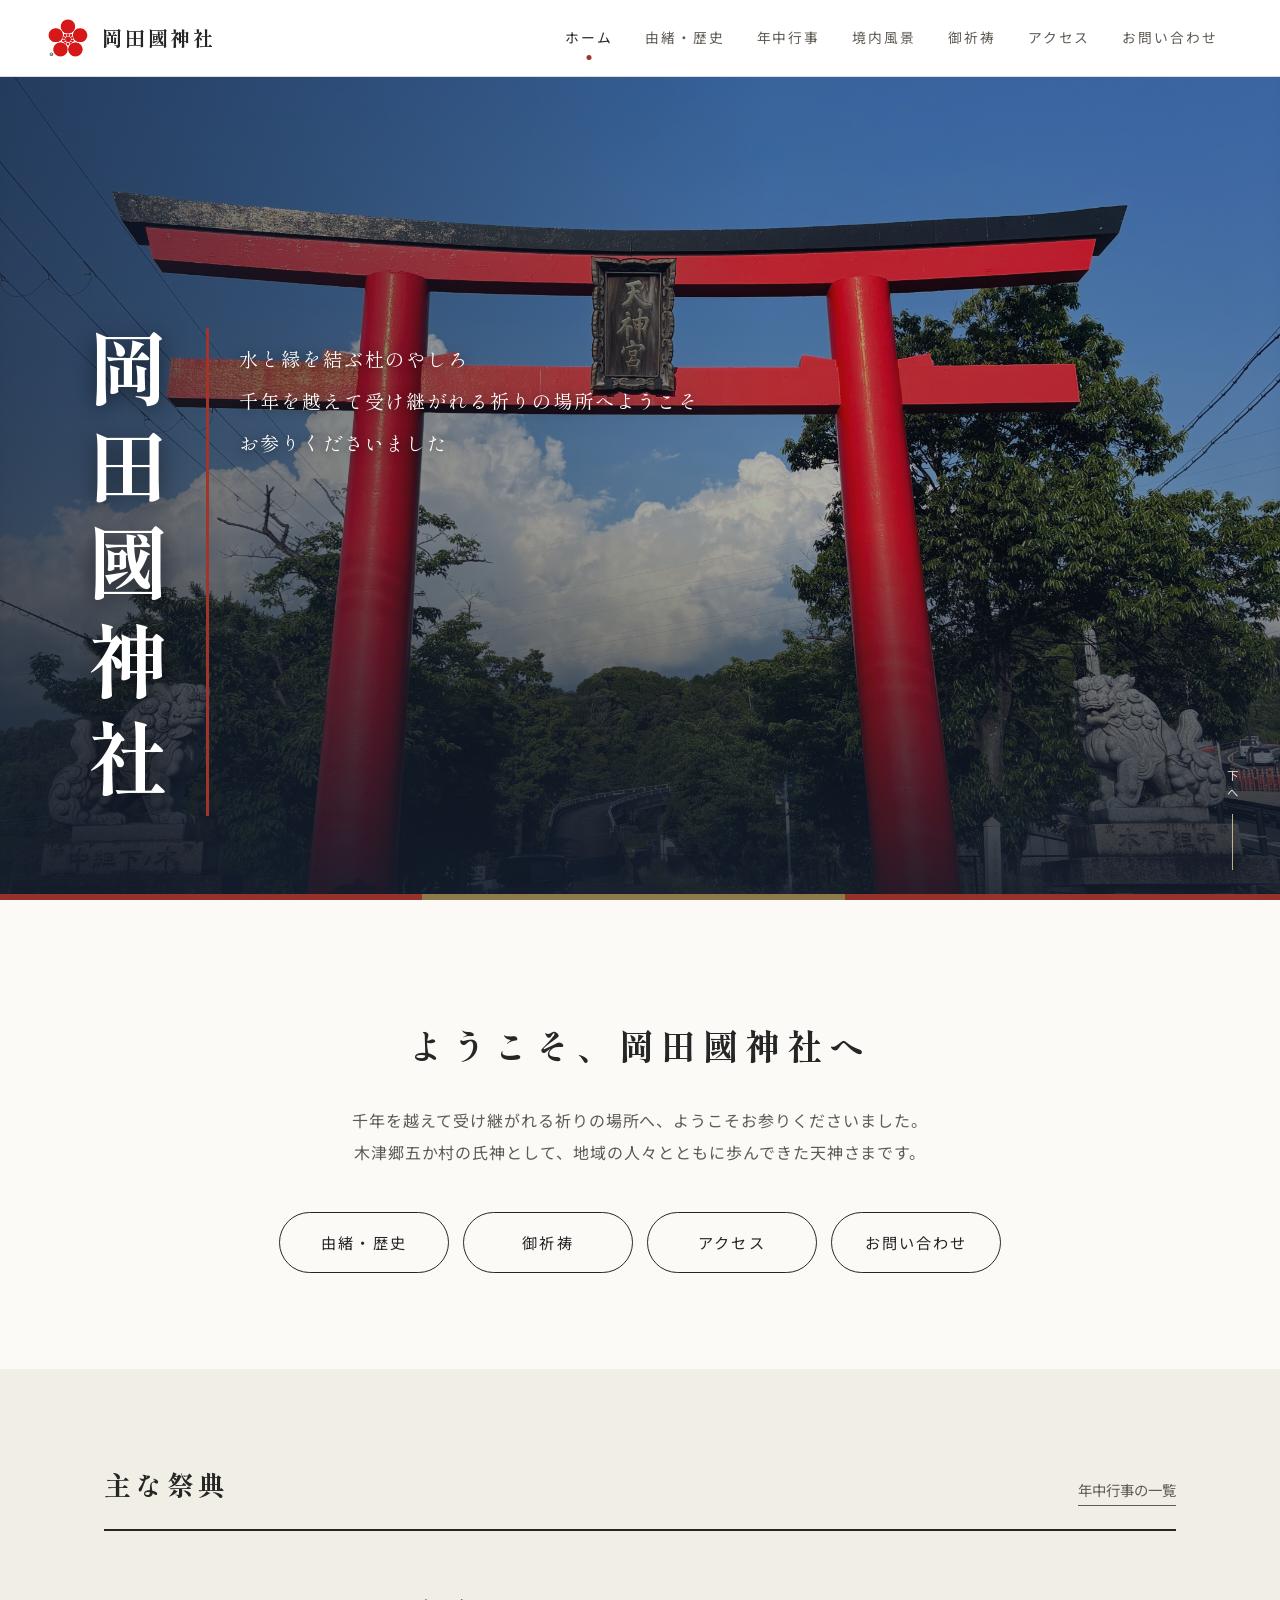
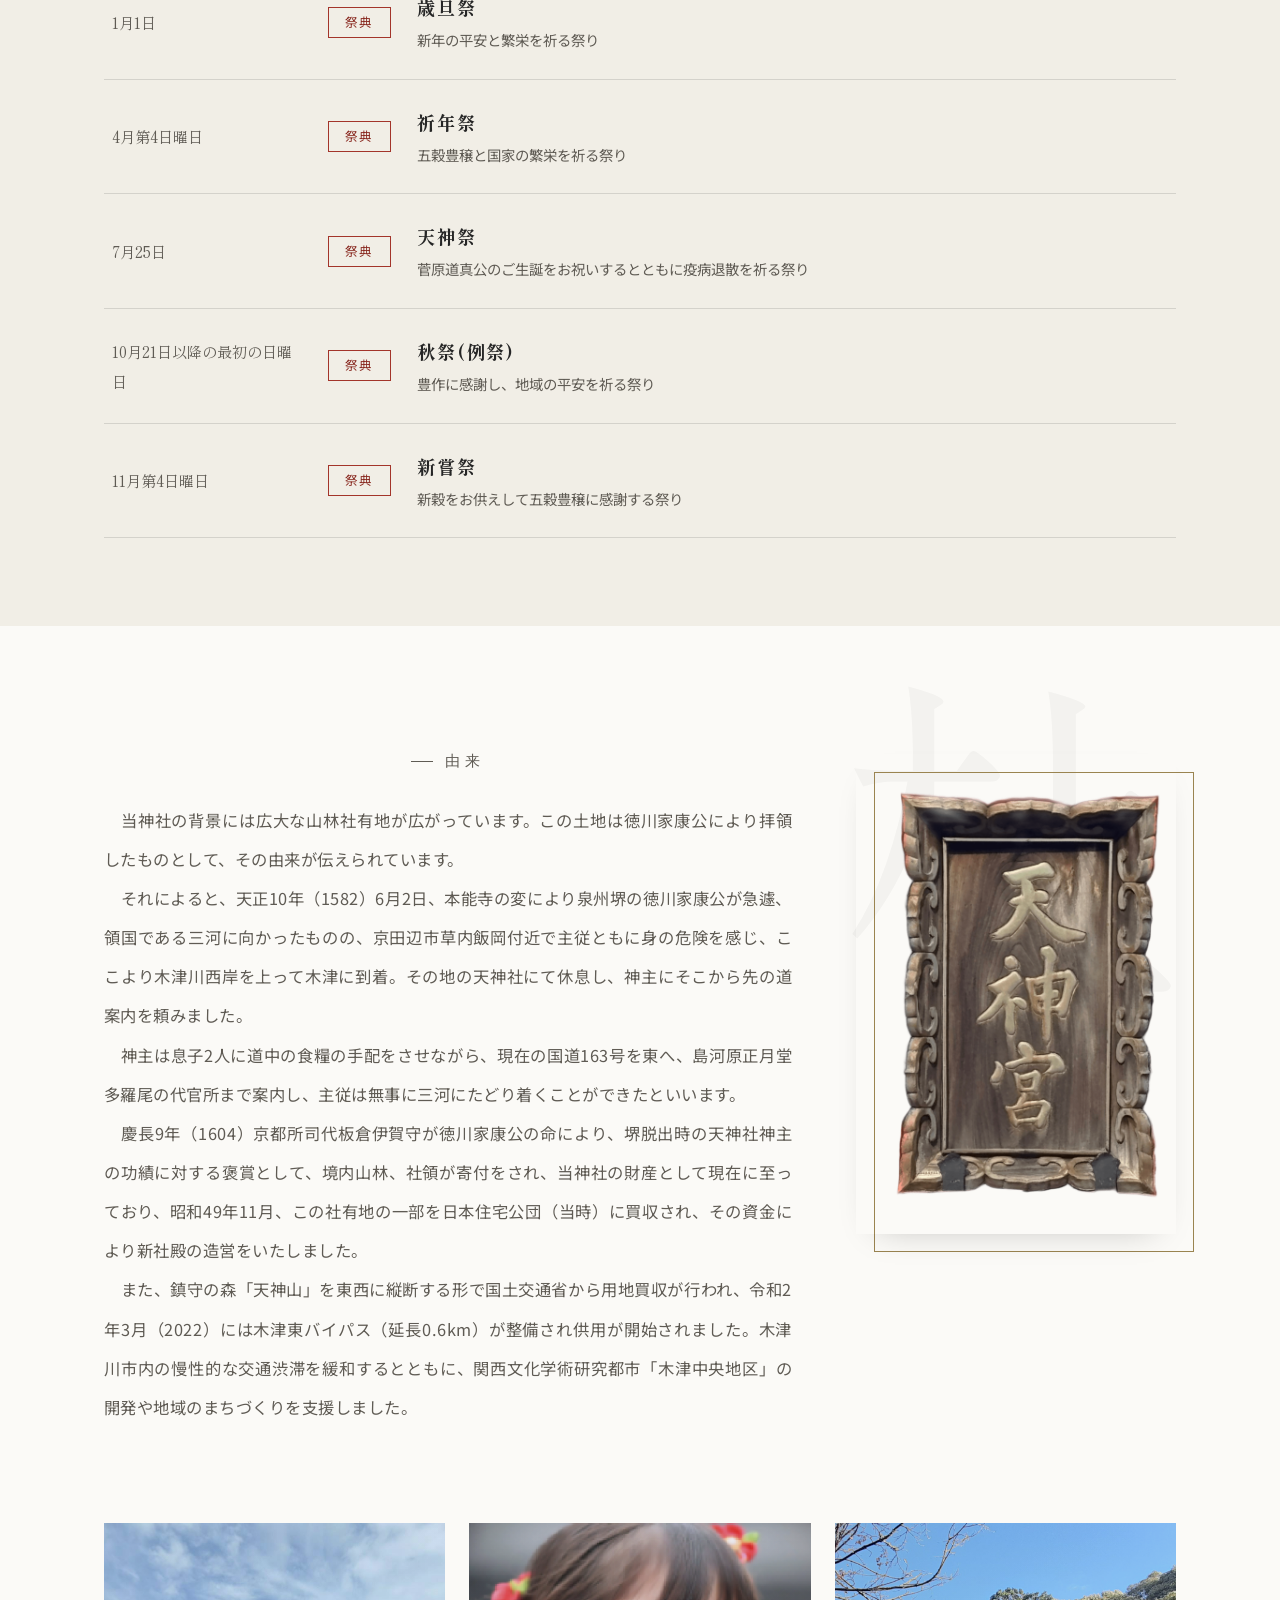
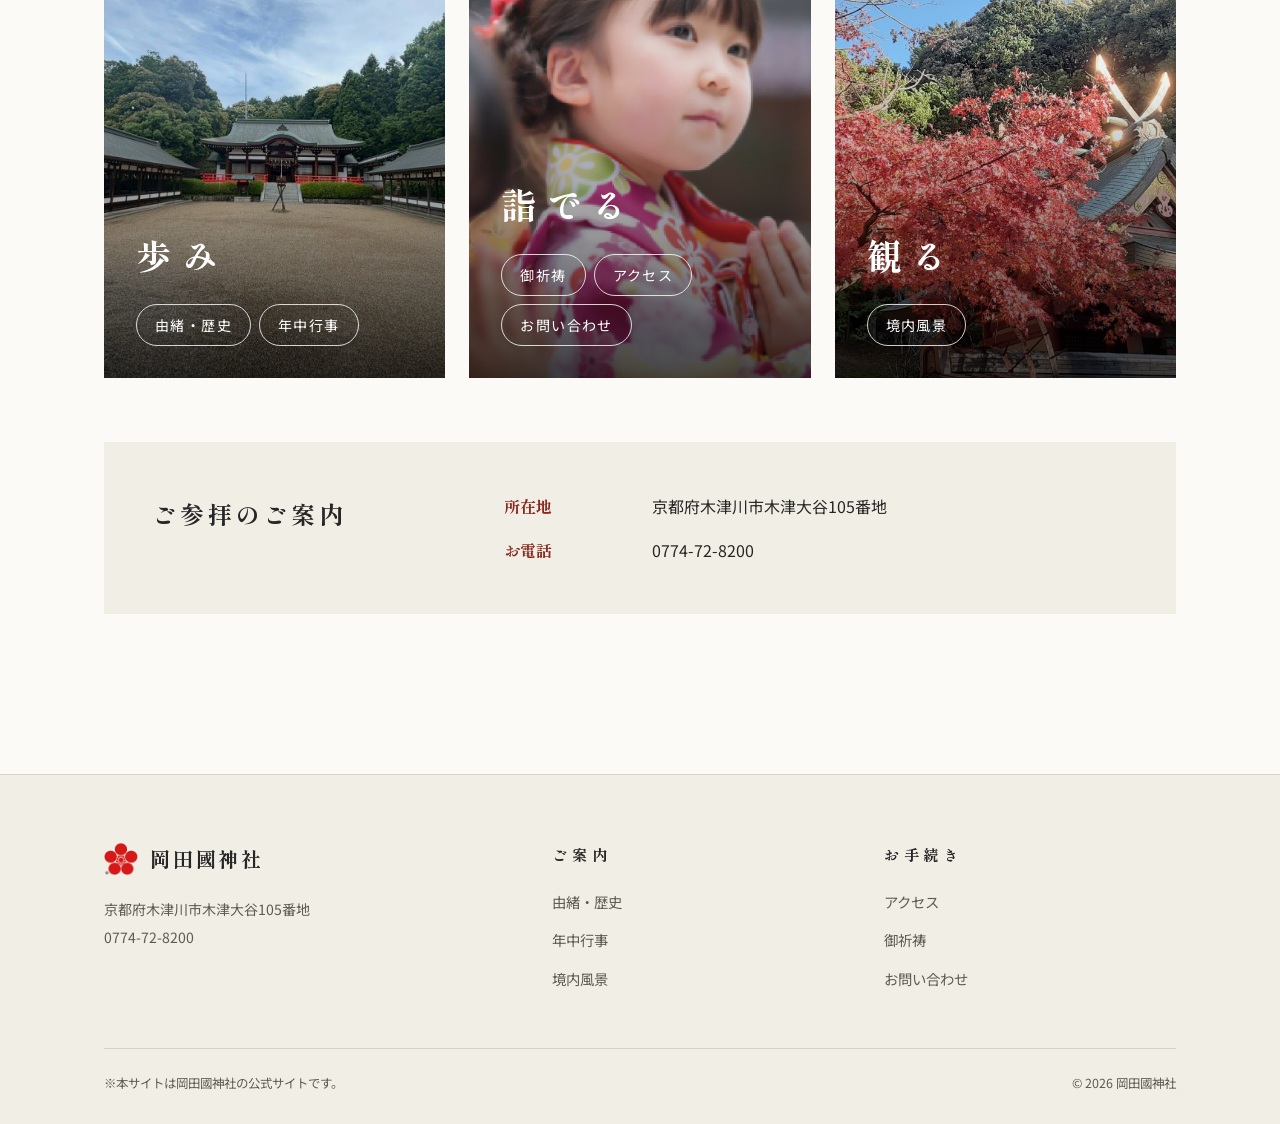
==== commit a82bc78a: "“favicon追加”" ====
--- a/index.html
+++ b/index.html
@@ -13,6 +13,8 @@
     href="https://fonts.googleapis.com/css2?family=Shippori+Mincho:wght@400;500;600;700;800&family=Noto+Sans+JP:wght@300;400;500;600;700&display=swap"
     rel="stylesheet"
   >
+
+  <link rel="icon" type="image/png" href="images/favicon/favicon.png">
 
   <!-- CSS -->
   <link rel="stylesheet" href="style.css">
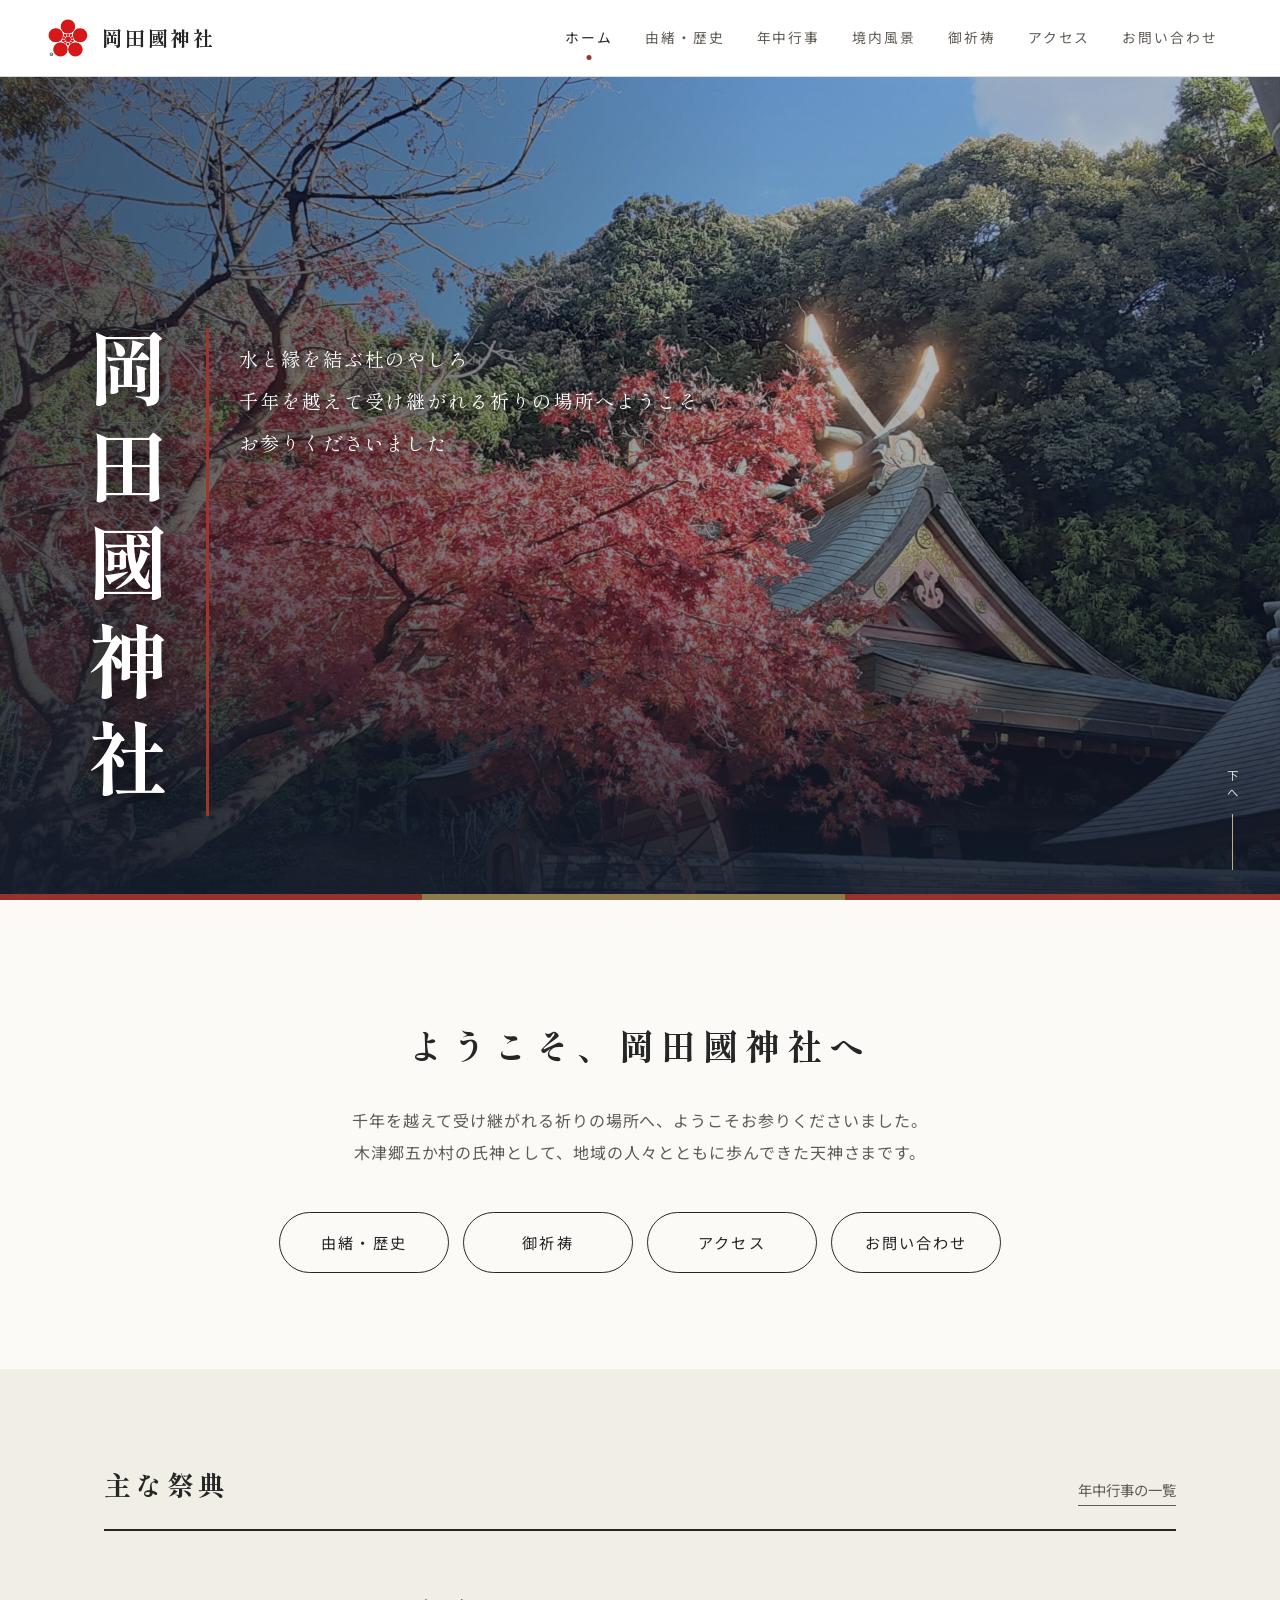
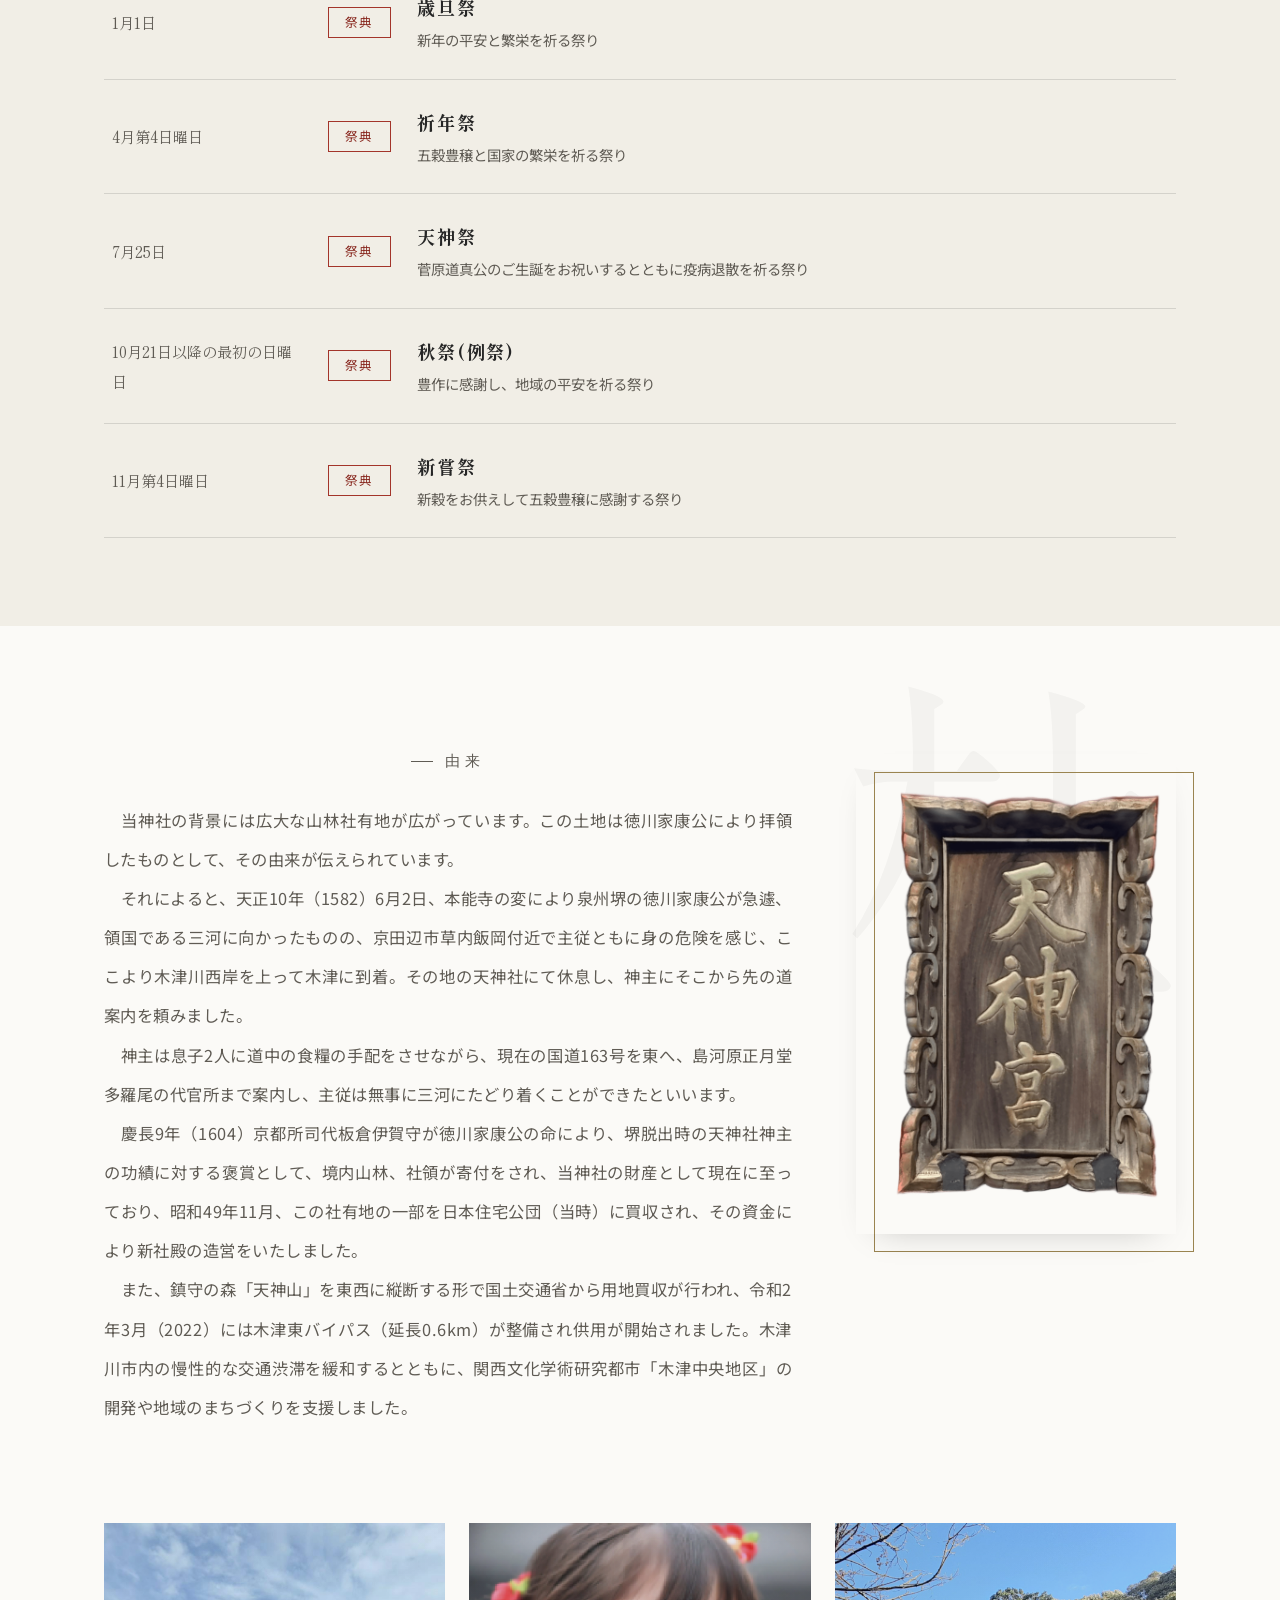
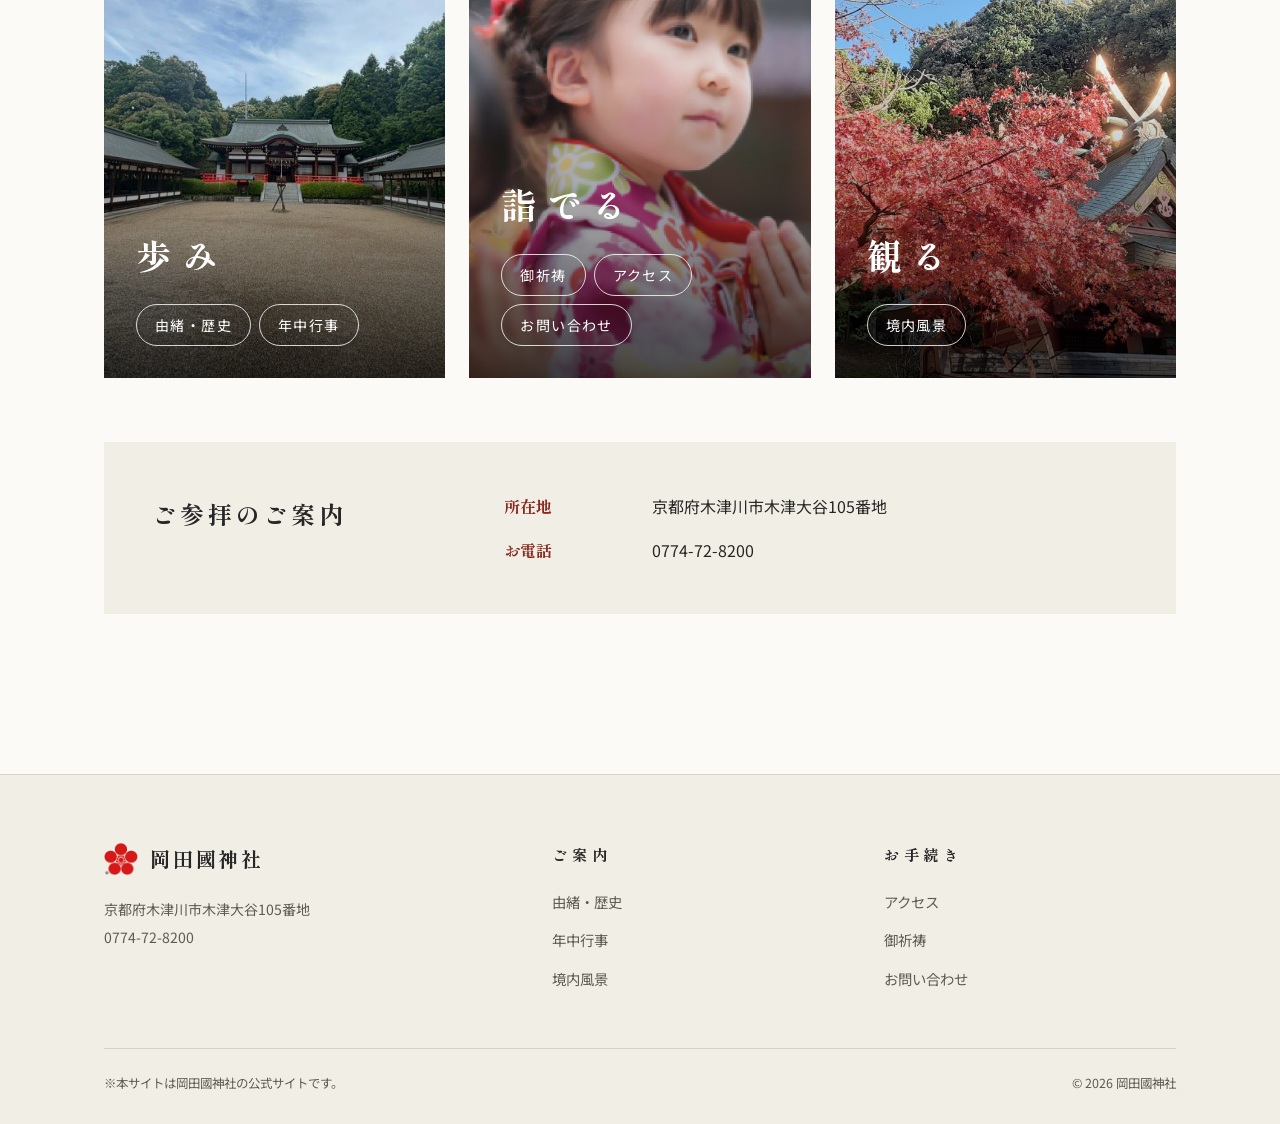
==== commit 5b102401: "“タイトル変更”" ====
--- a/index.html
+++ b/index.html
@@ -5,7 +5,7 @@
   <meta charset="UTF-8">
   <meta name="viewport" content="width=device-width, initial-scale=1.0">
 
-  <title>岡田國神社 -おかだくにじんじゃ- 公式サイト</title>
+  <title>岡田國神社</title>
 
   <!-- Google Fonts -->
   <link rel="preconnect" href="https://fonts.googleapis.com">
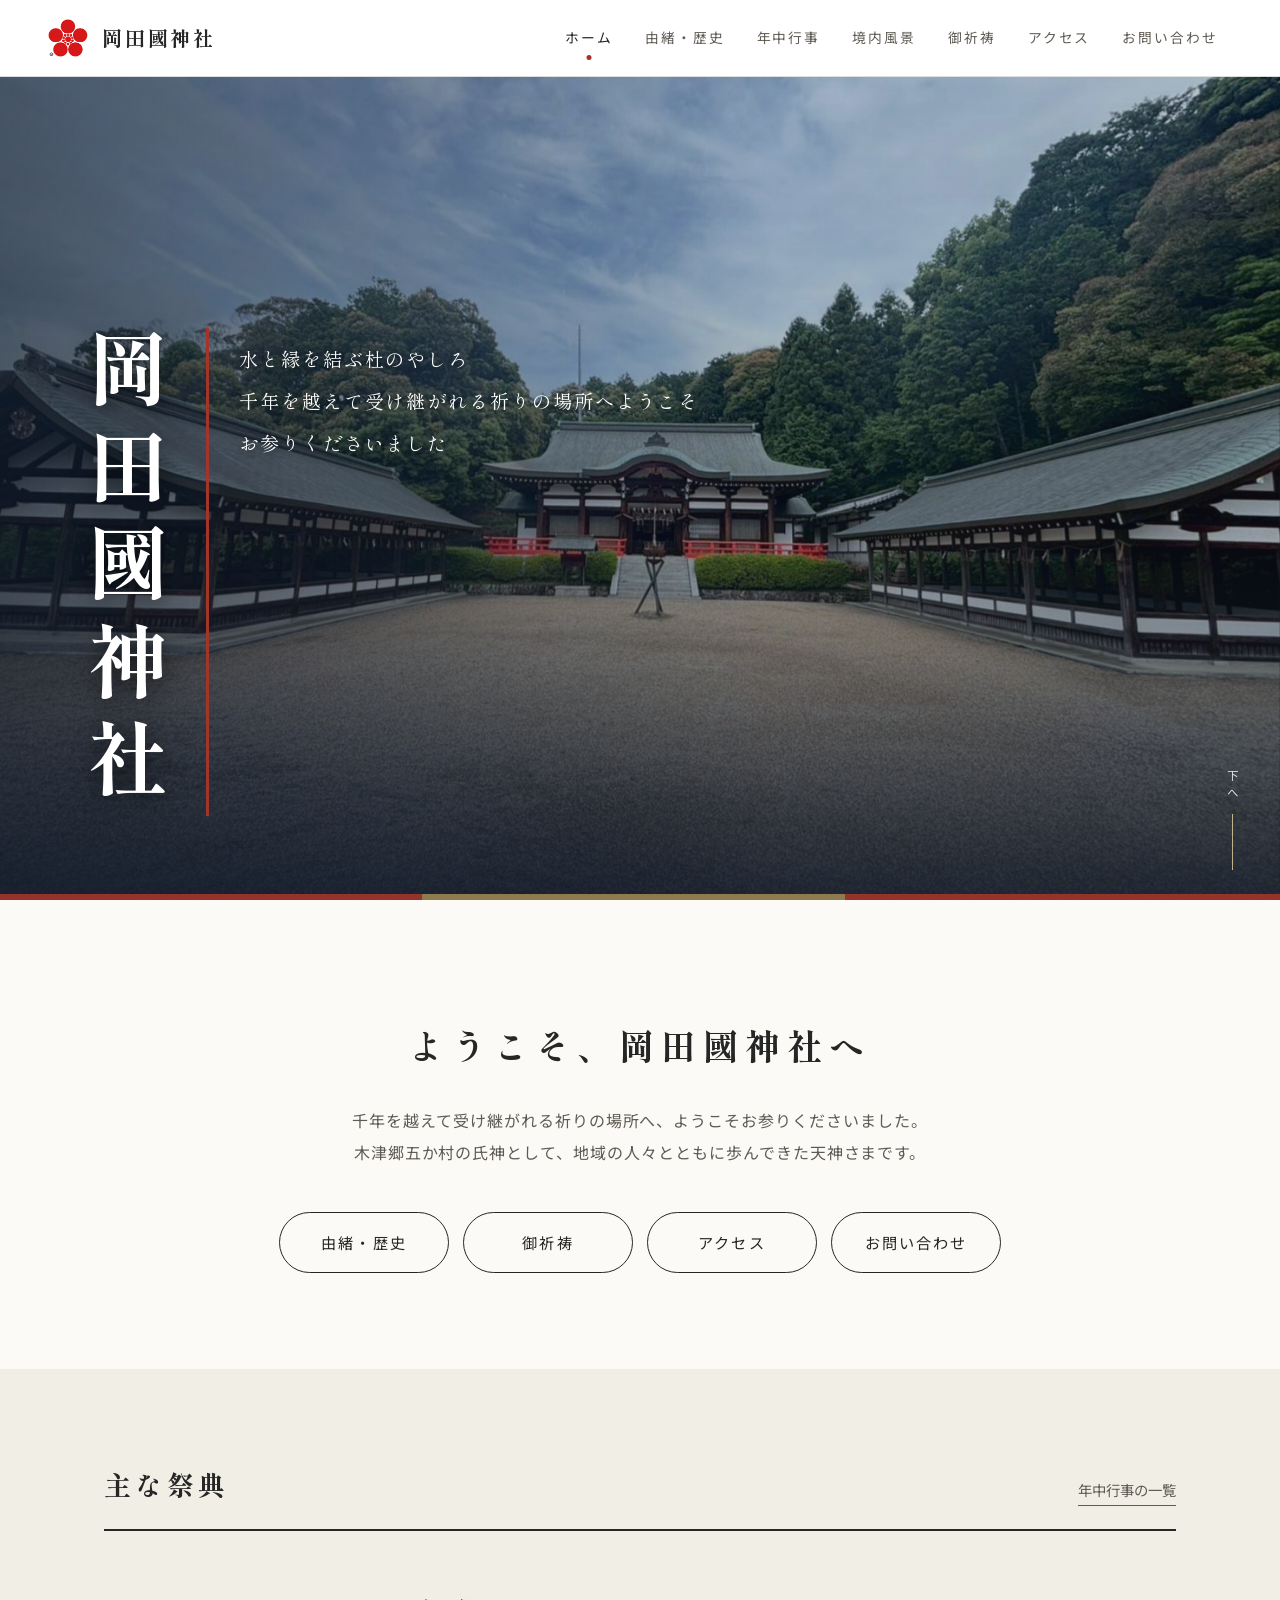
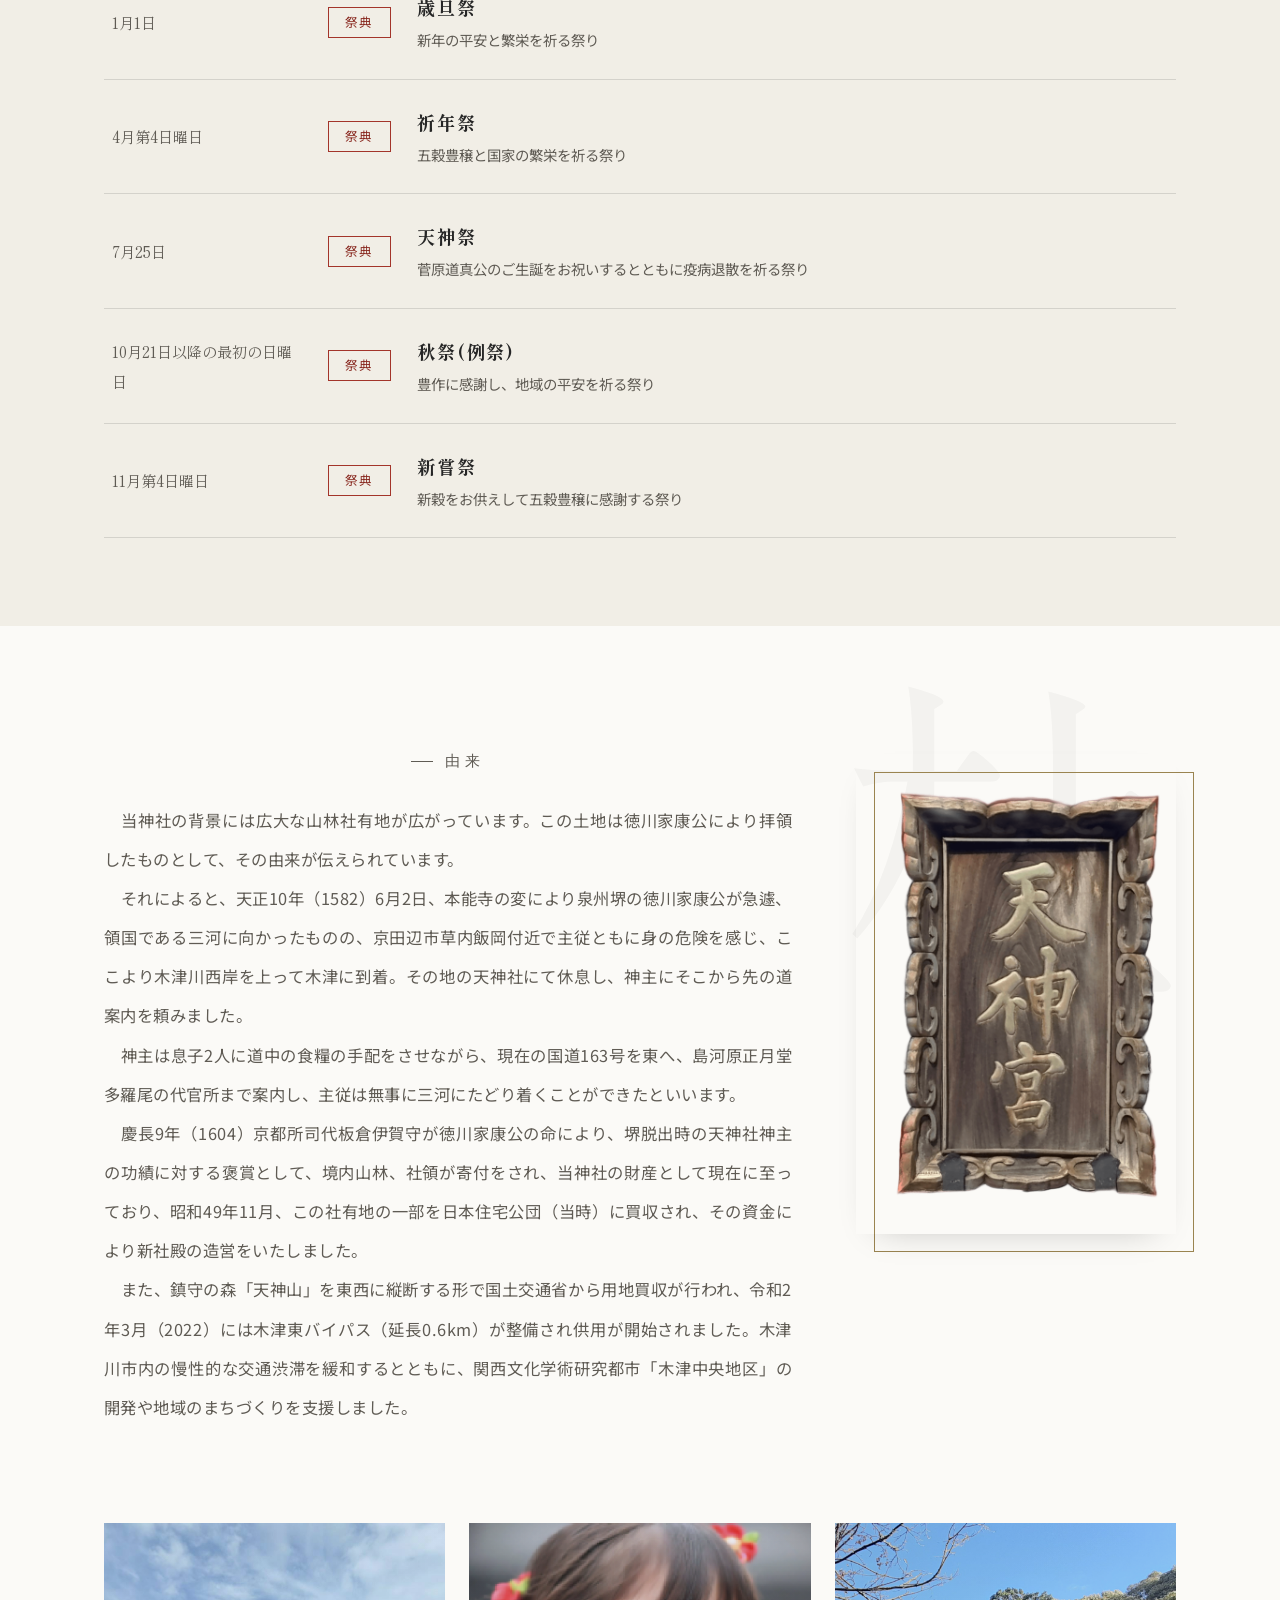
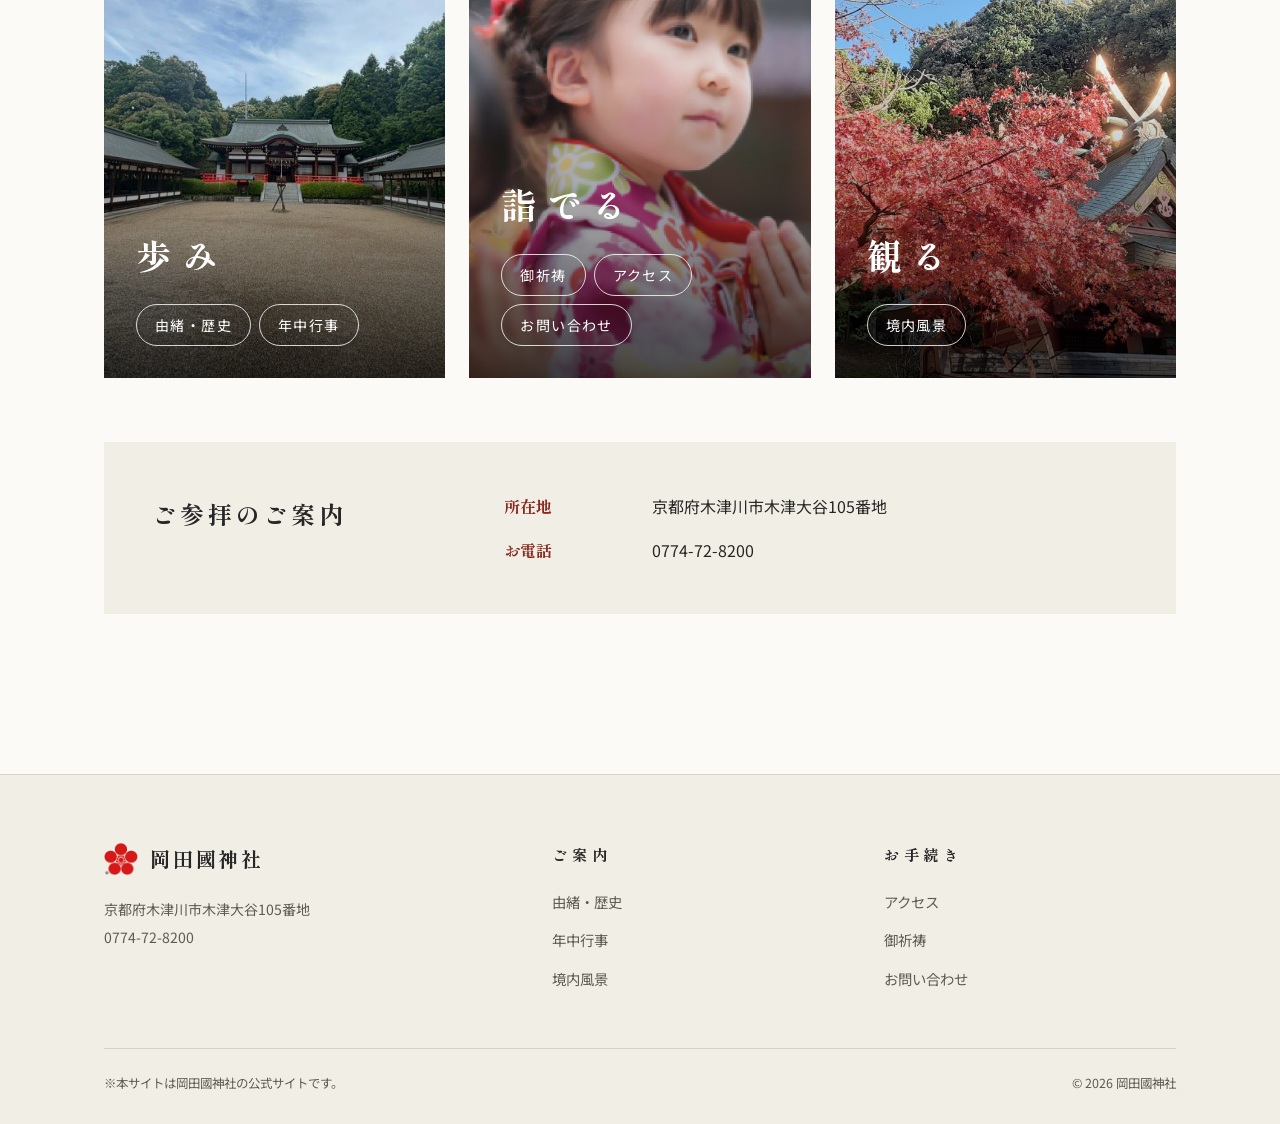
==== commit 808fcca0: "“検索結果のタイトル変更”" ====
--- a/index.html
+++ b/index.html
@@ -6,6 +6,20 @@
   <meta name="viewport" content="width=device-width, initial-scale=1.0">
 
   <title>岡田國神社</title>
+
+  <!-- Google検索用サイト名 -->
+  <script type="application/ld+json">
+  {
+    "@context": "https://schema.org",
+    "@type": "WebSite",
+    "name": "岡田國神社",
+    "alternateName": "岡田國神社公式サイト",
+    "url": "https://okadakuni-jinja.org/"
+  }
+  </script>
+
+  <!-- SNS・検索エンジン向けサイト名 -->
+  <meta property="og:site_name" content="岡田國神社">
 
   <!-- Google Fonts -->
   <link rel="preconnect" href="https://fonts.googleapis.com">
@@ -19,6 +33,7 @@
   <!-- CSS -->
   <link rel="stylesheet" href="style.css">
 </head>
+
 
 <body>
 
